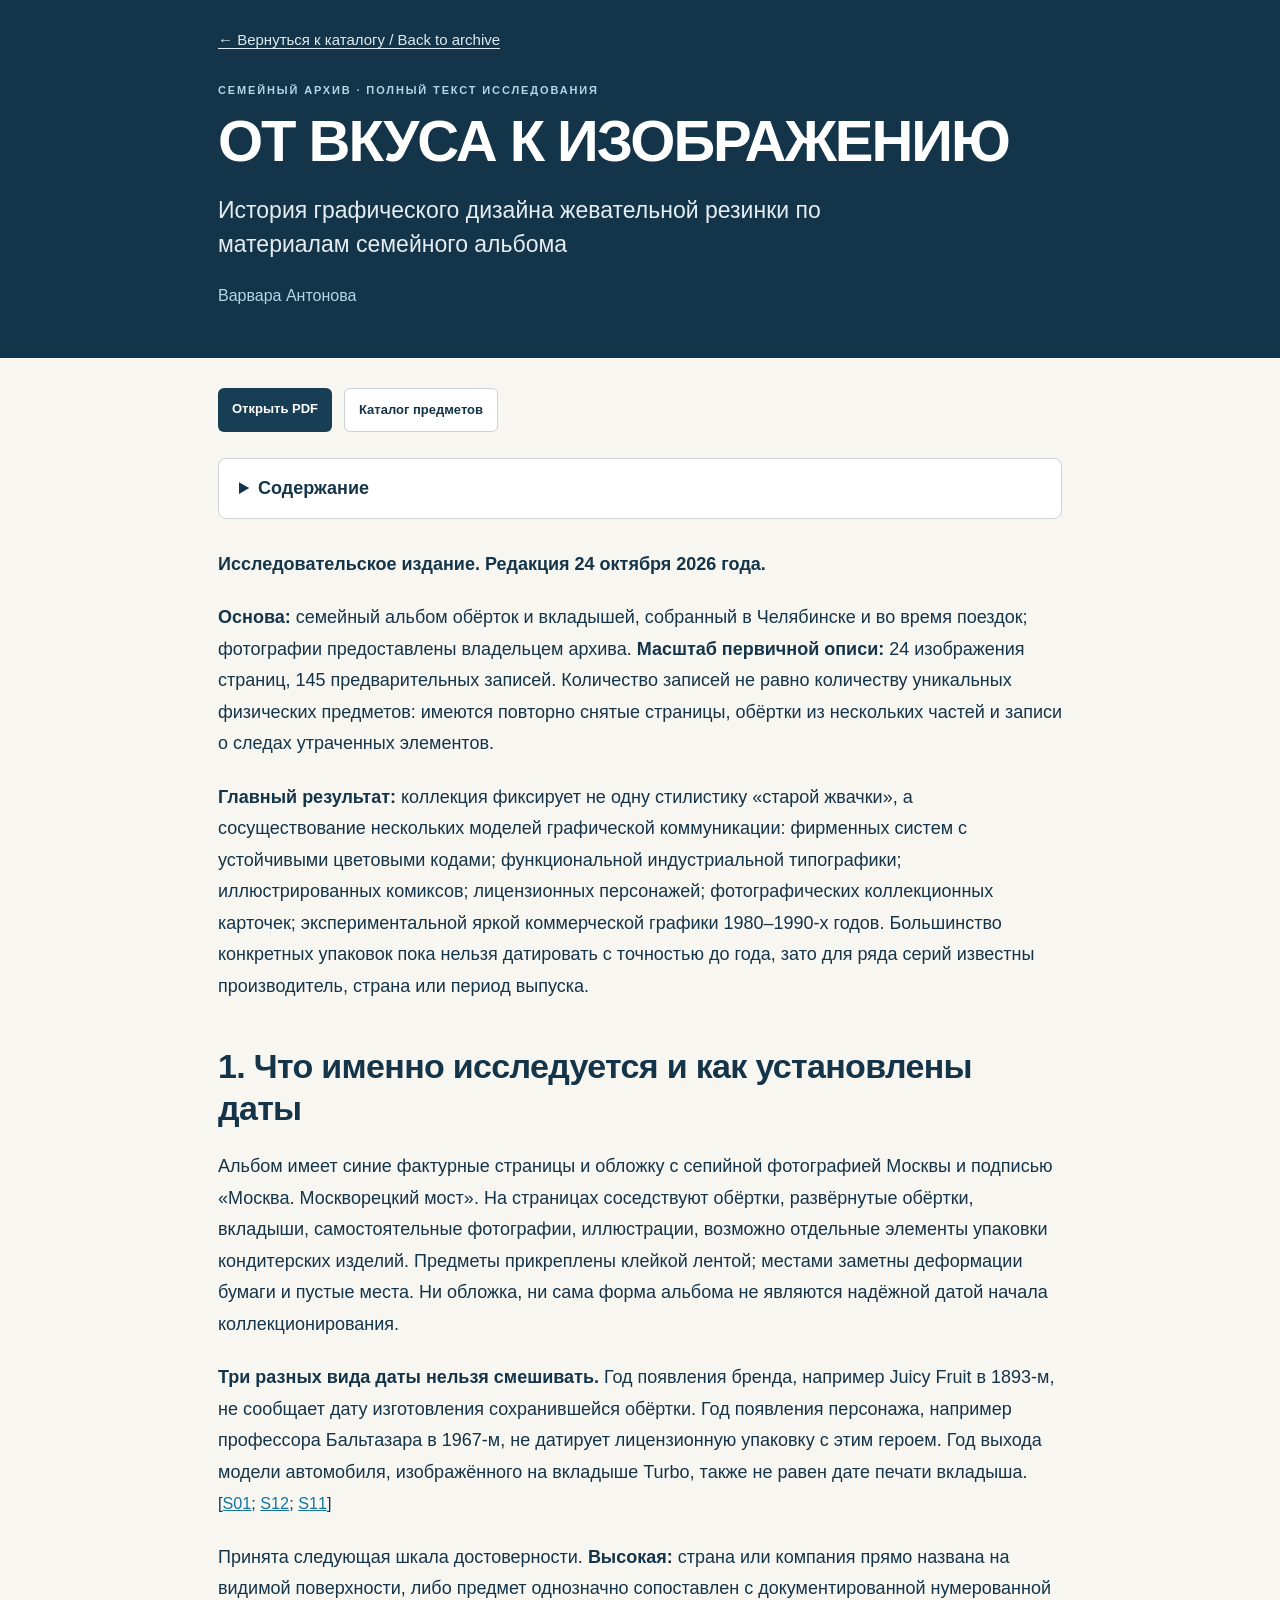
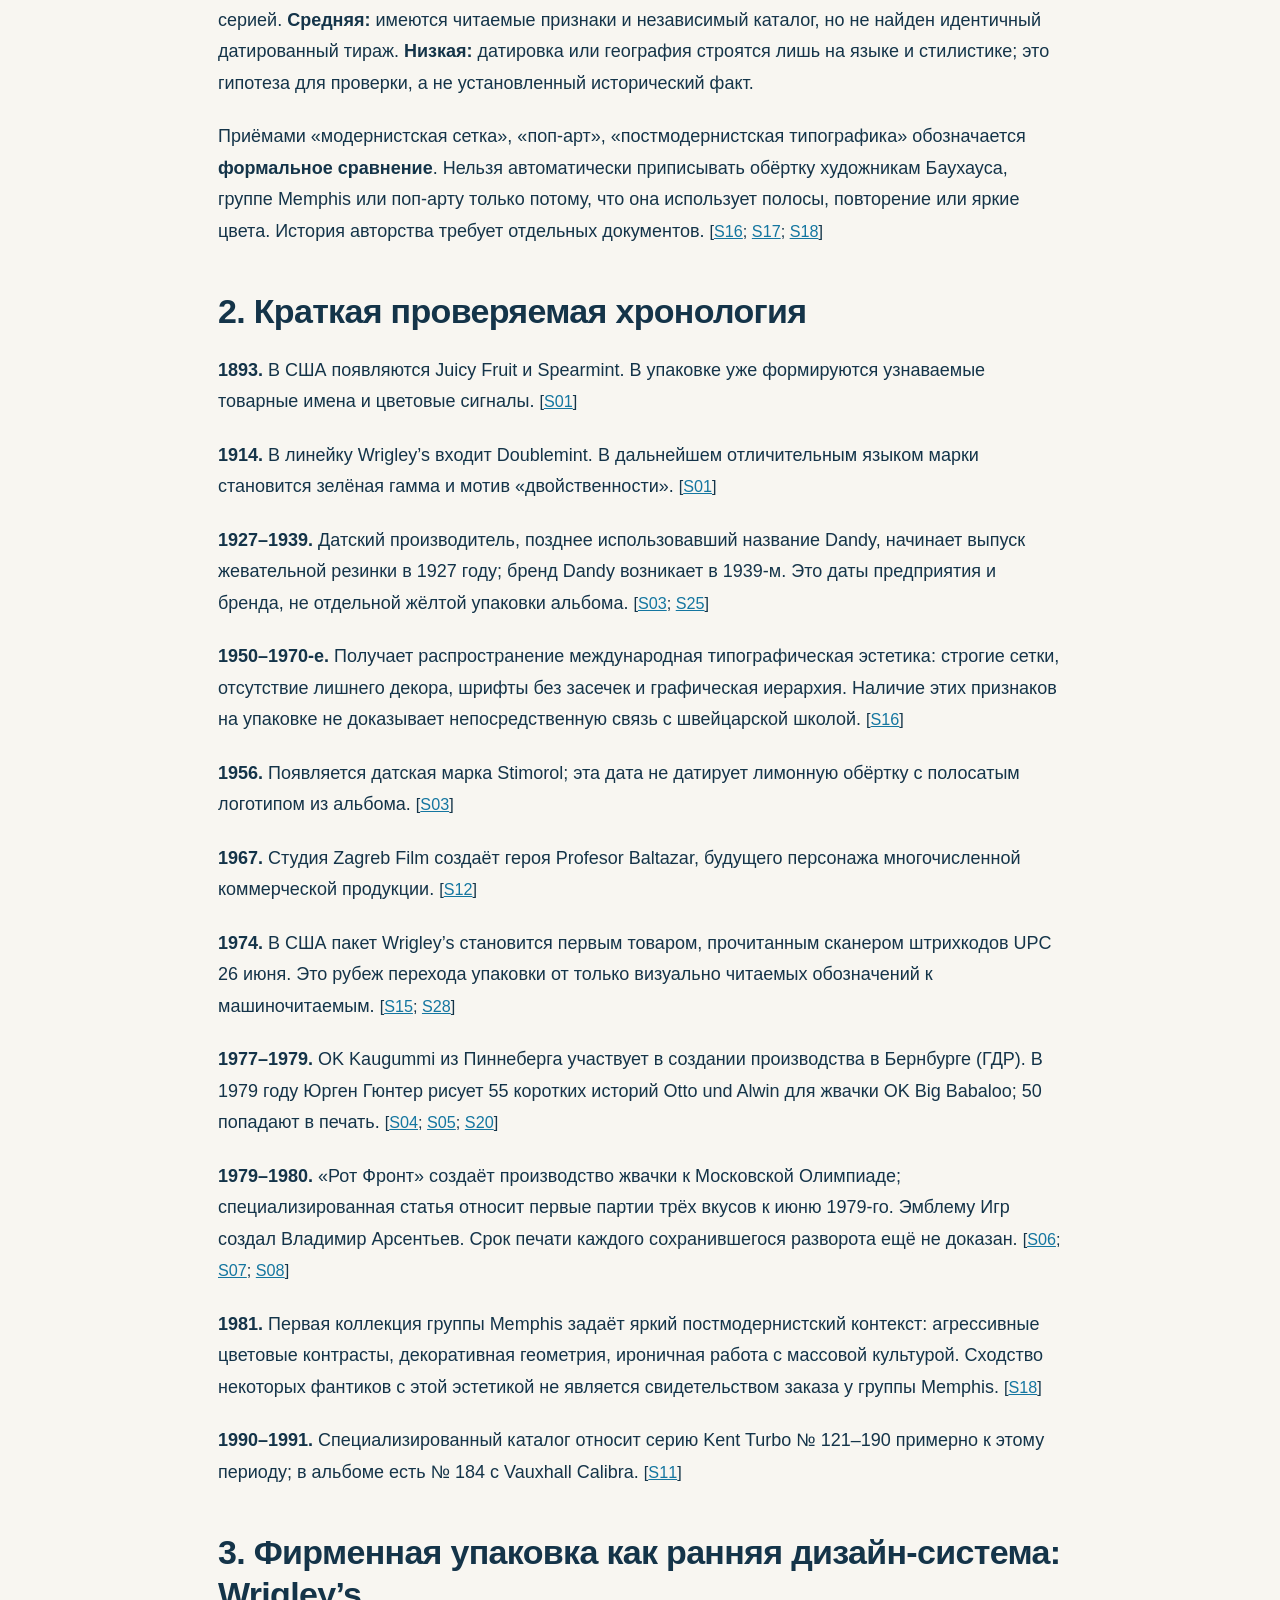
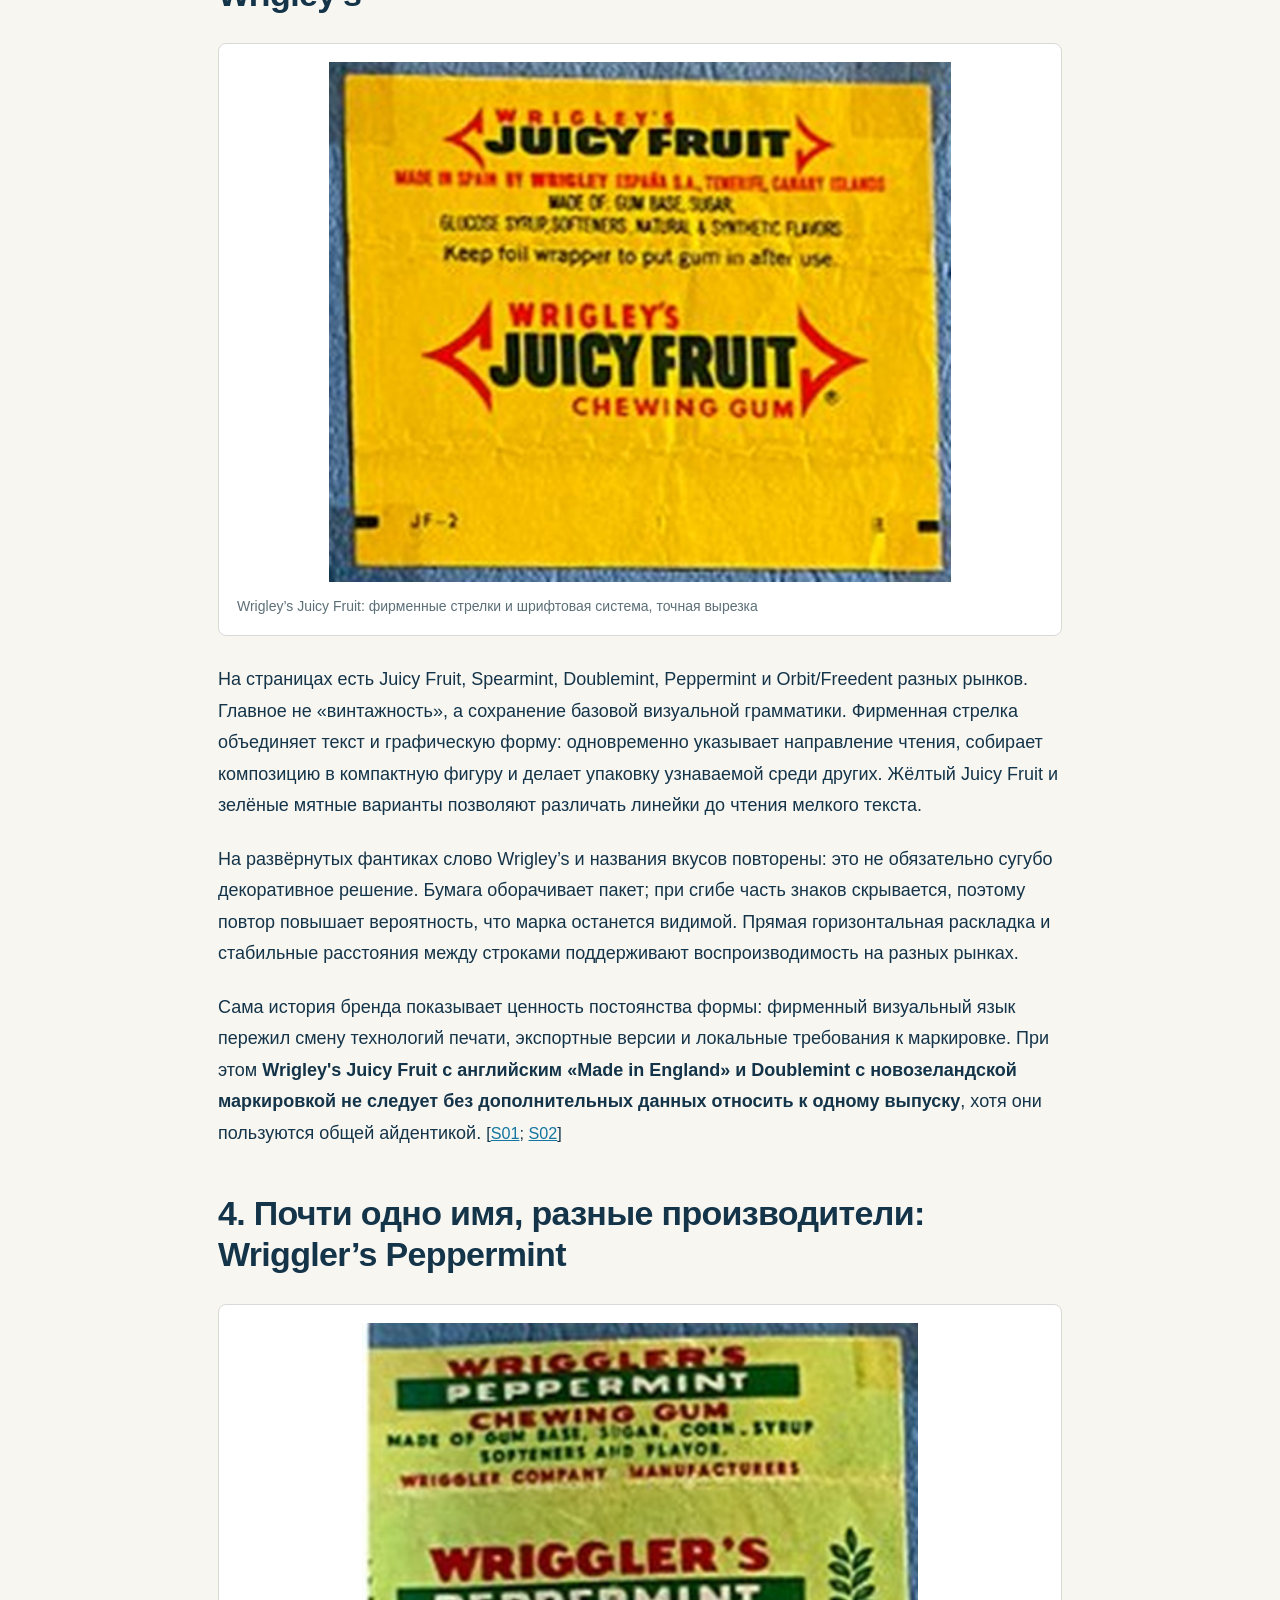
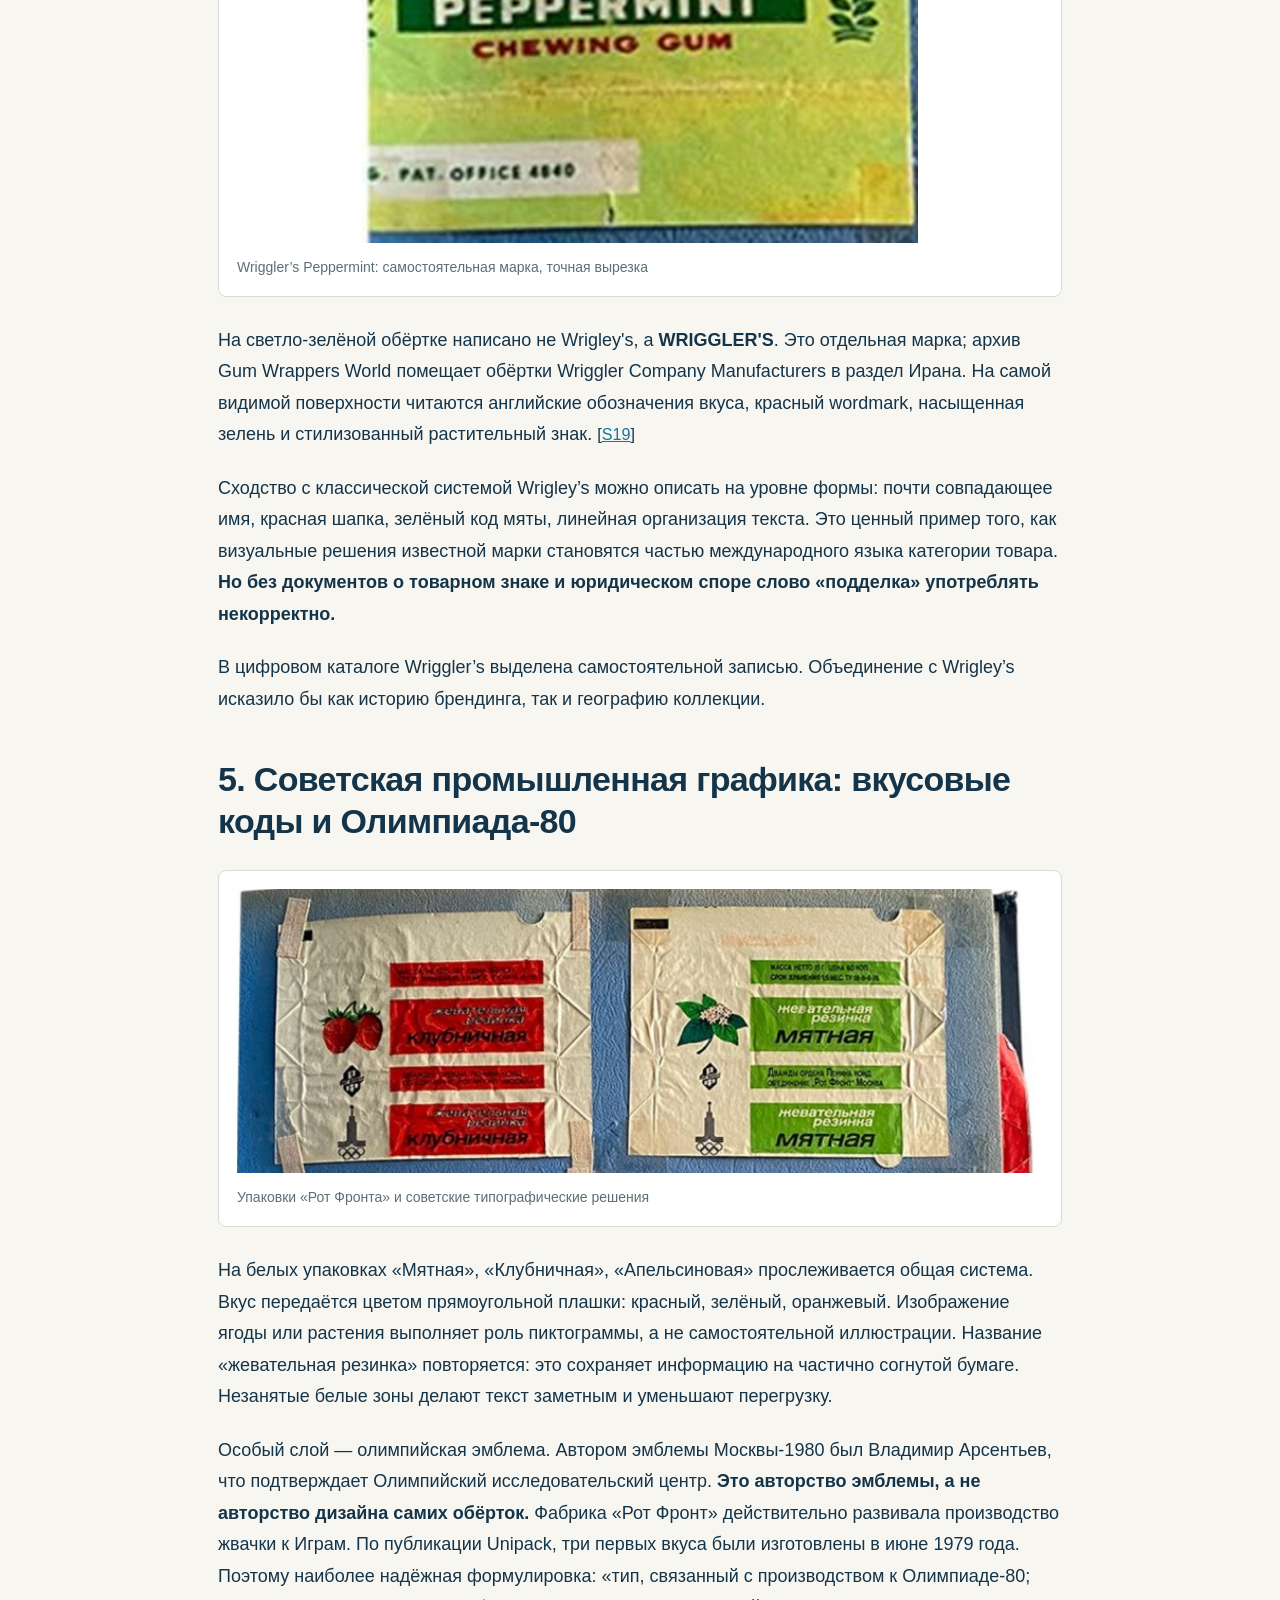
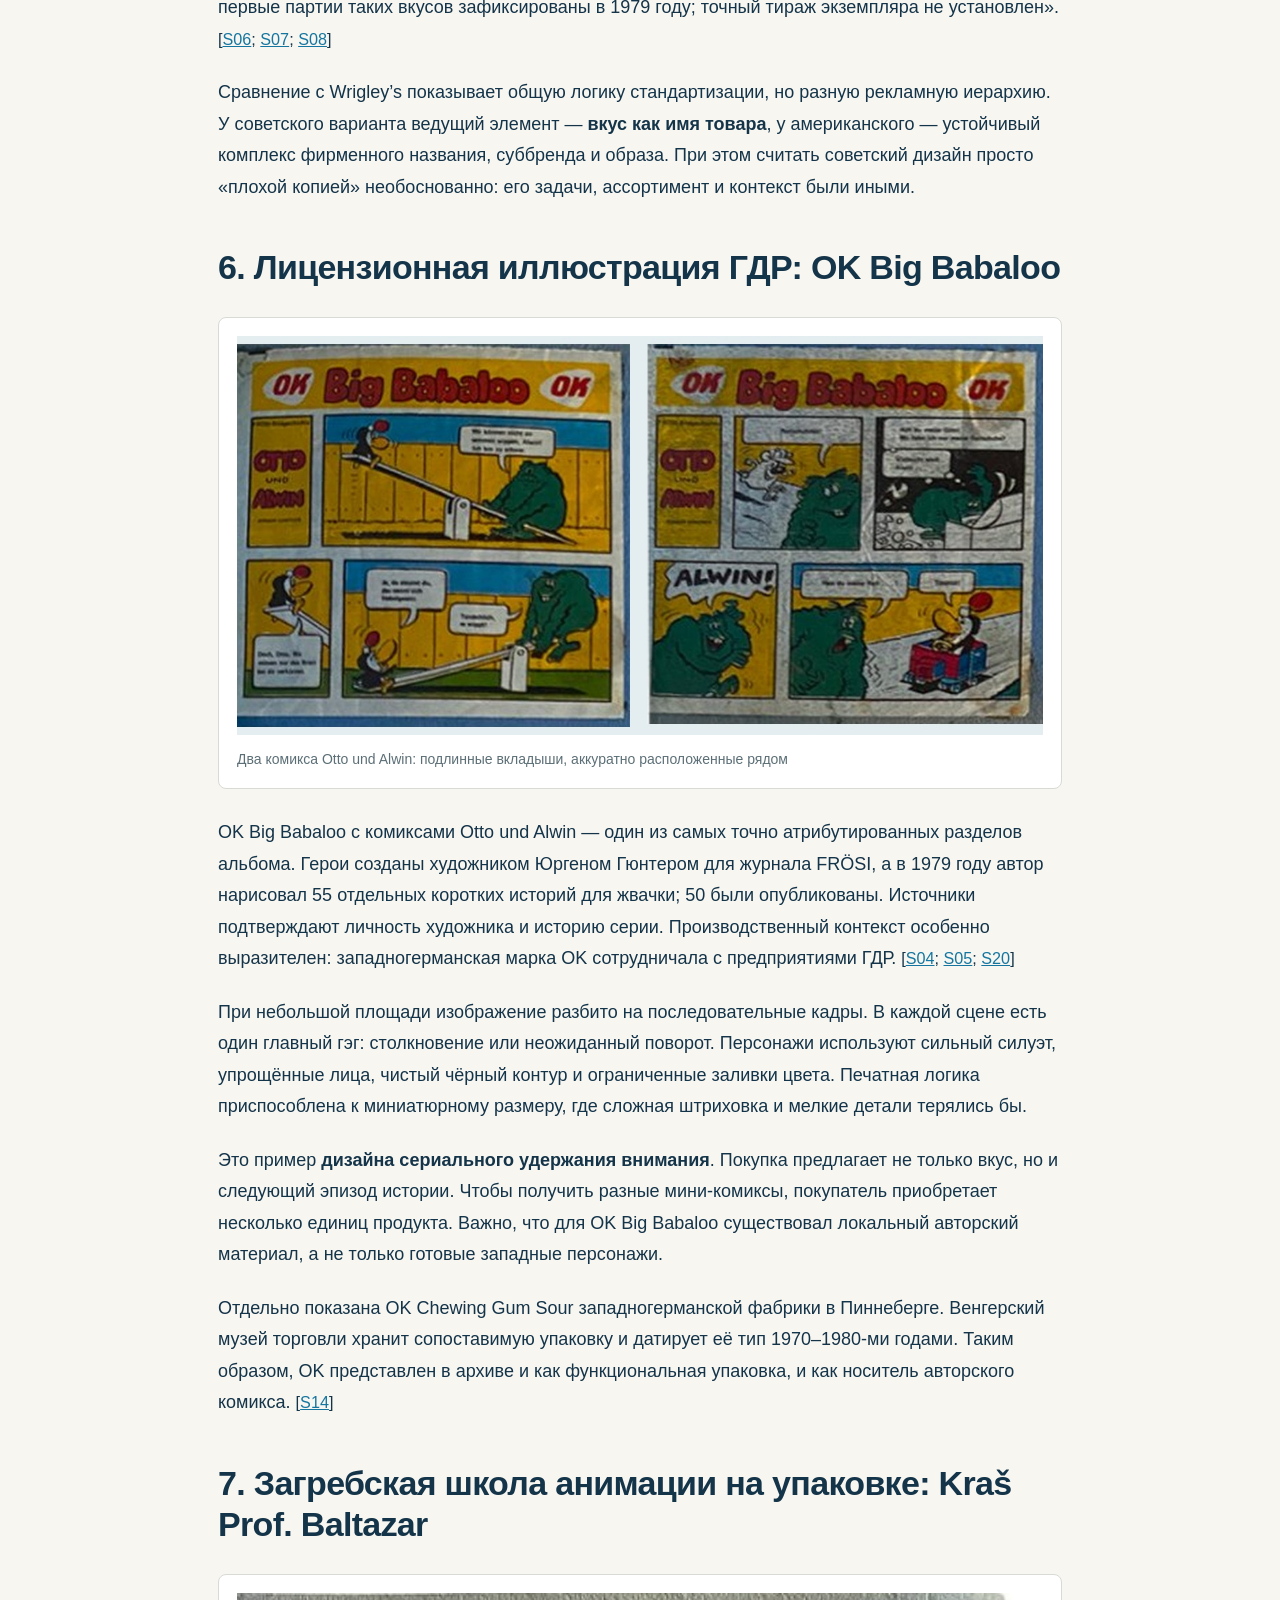
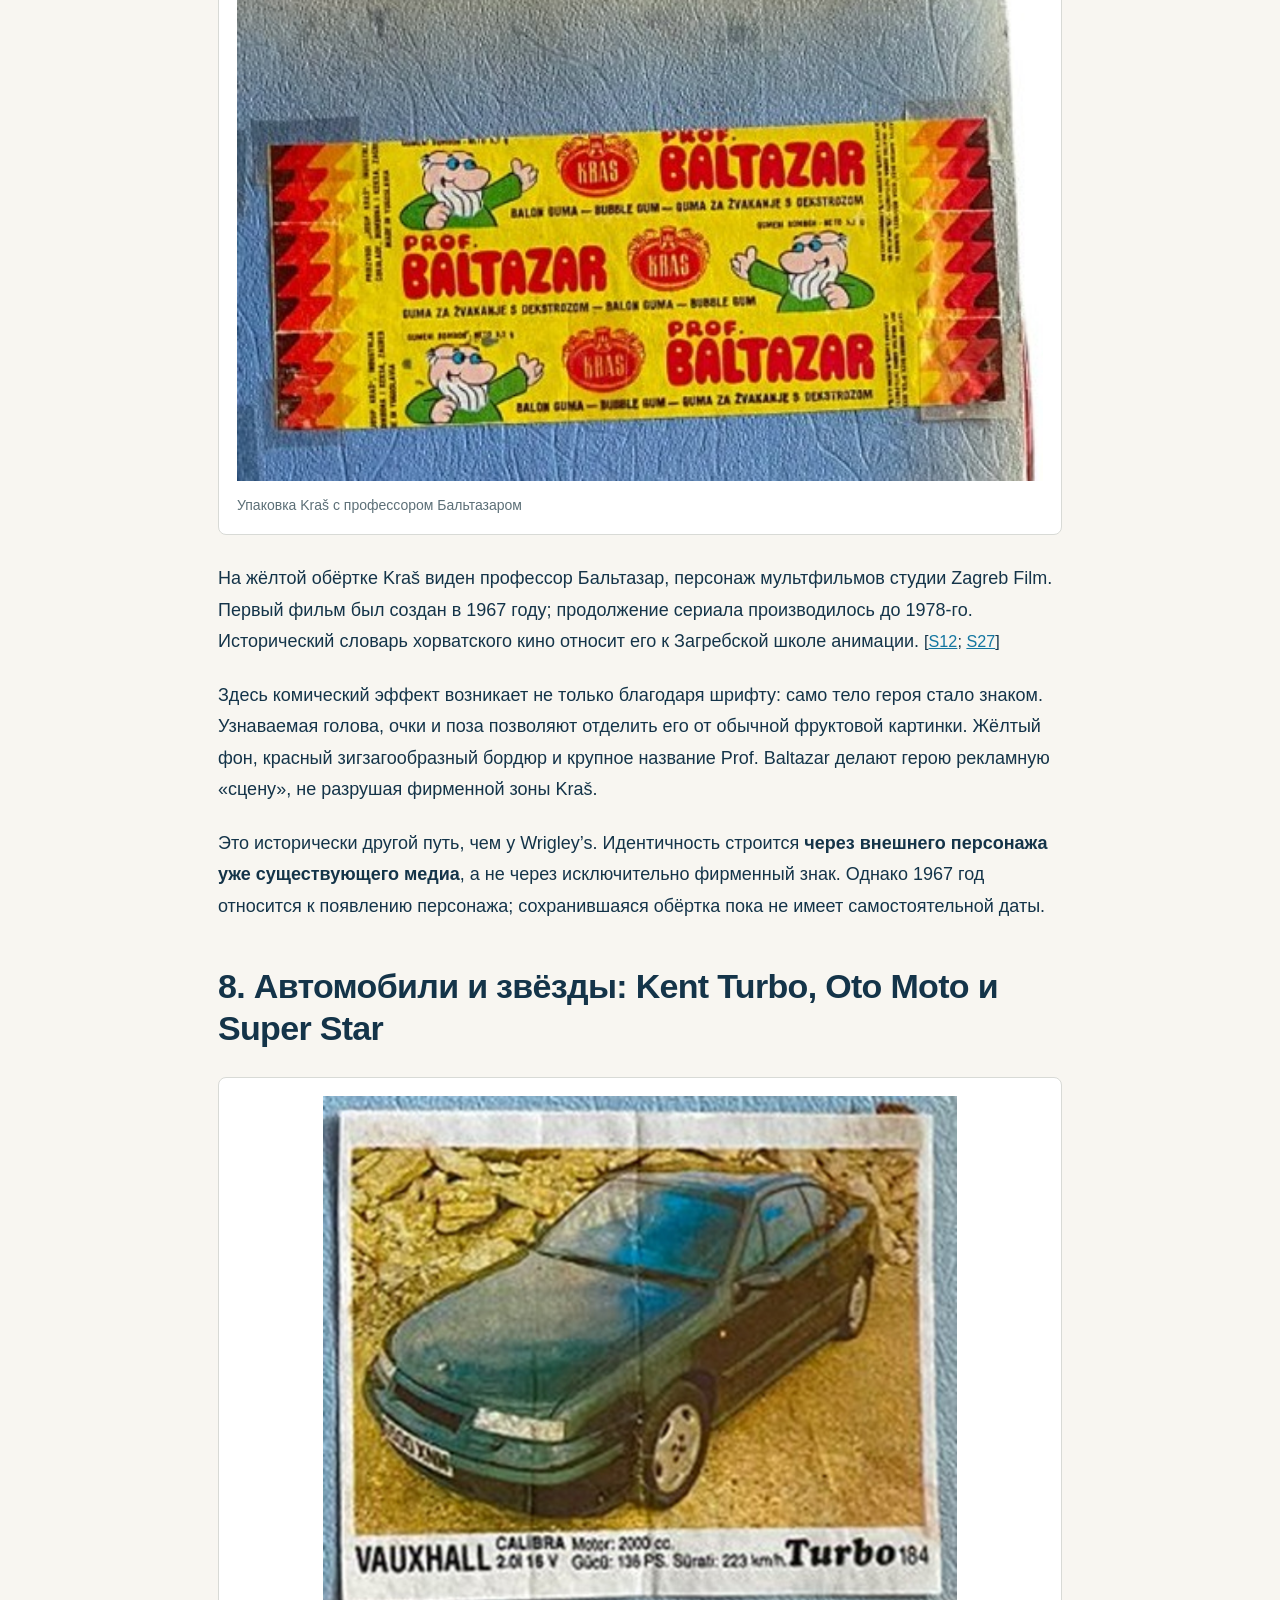
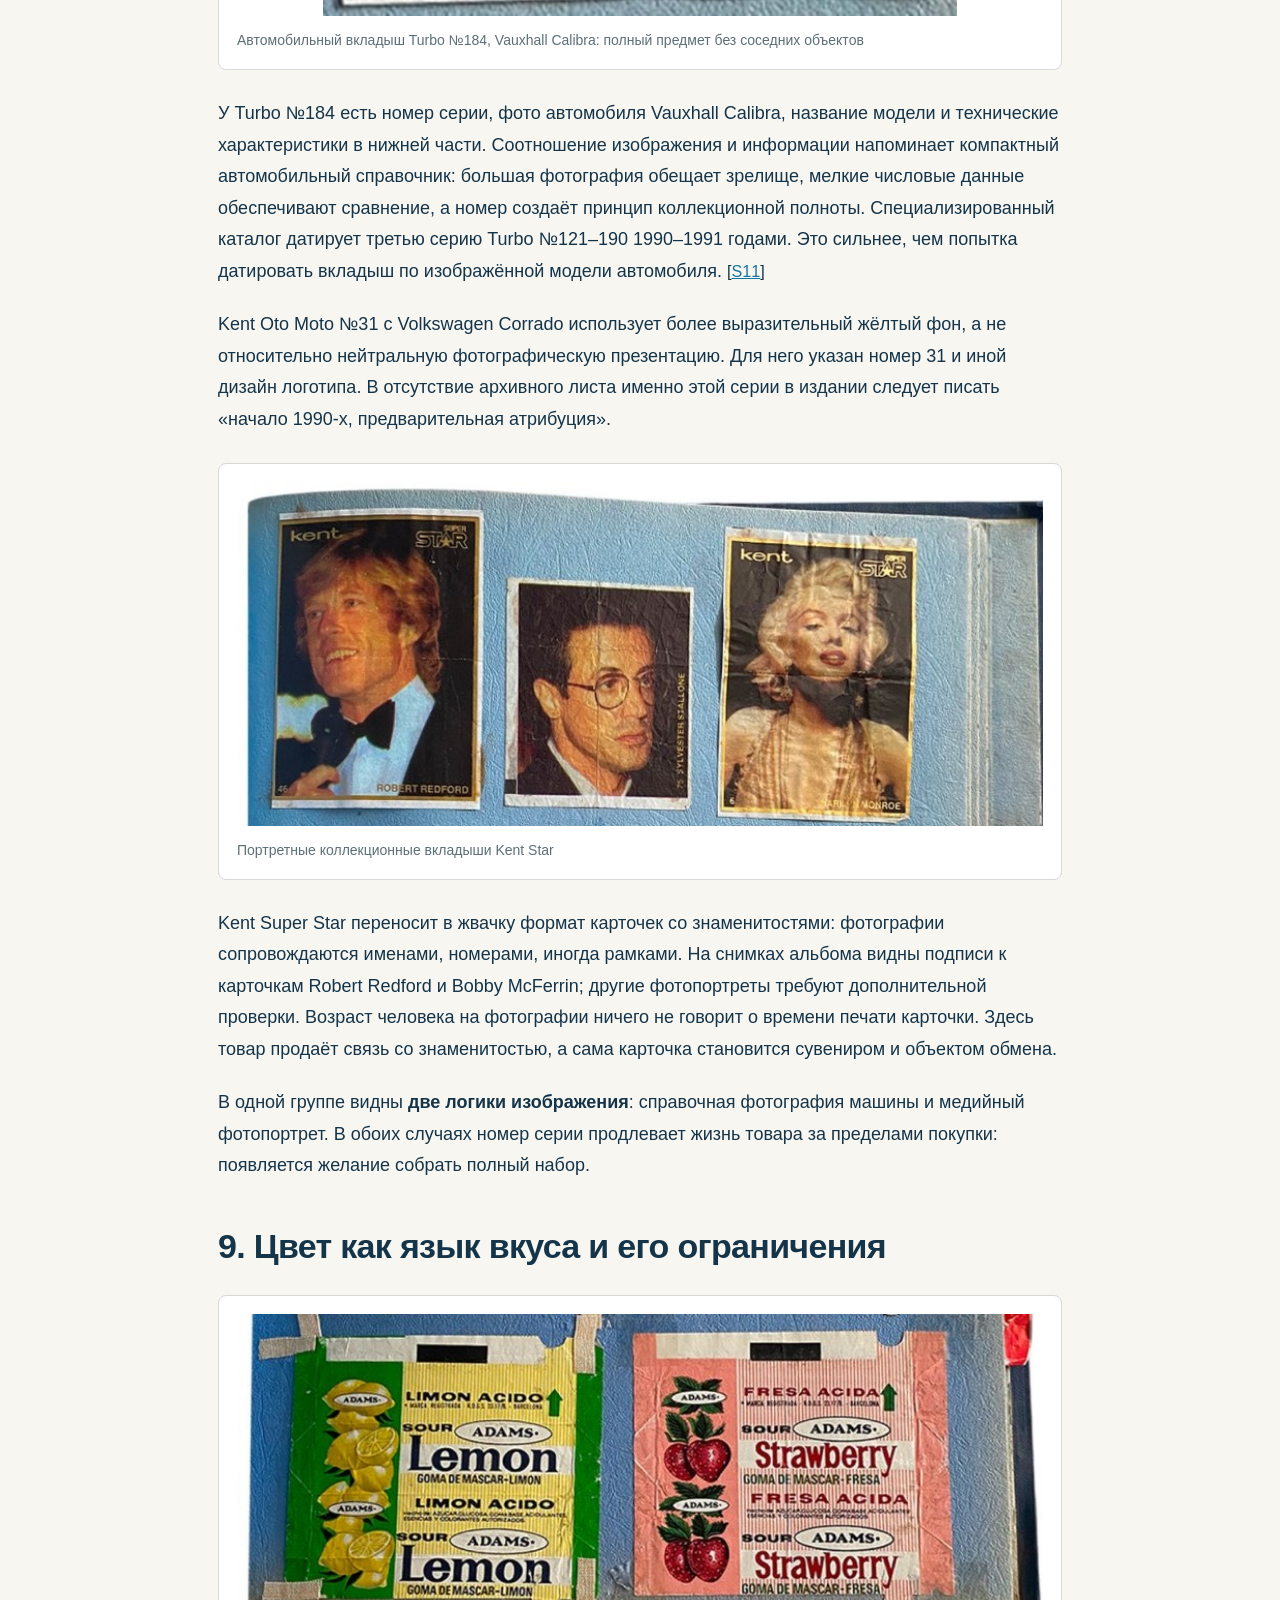
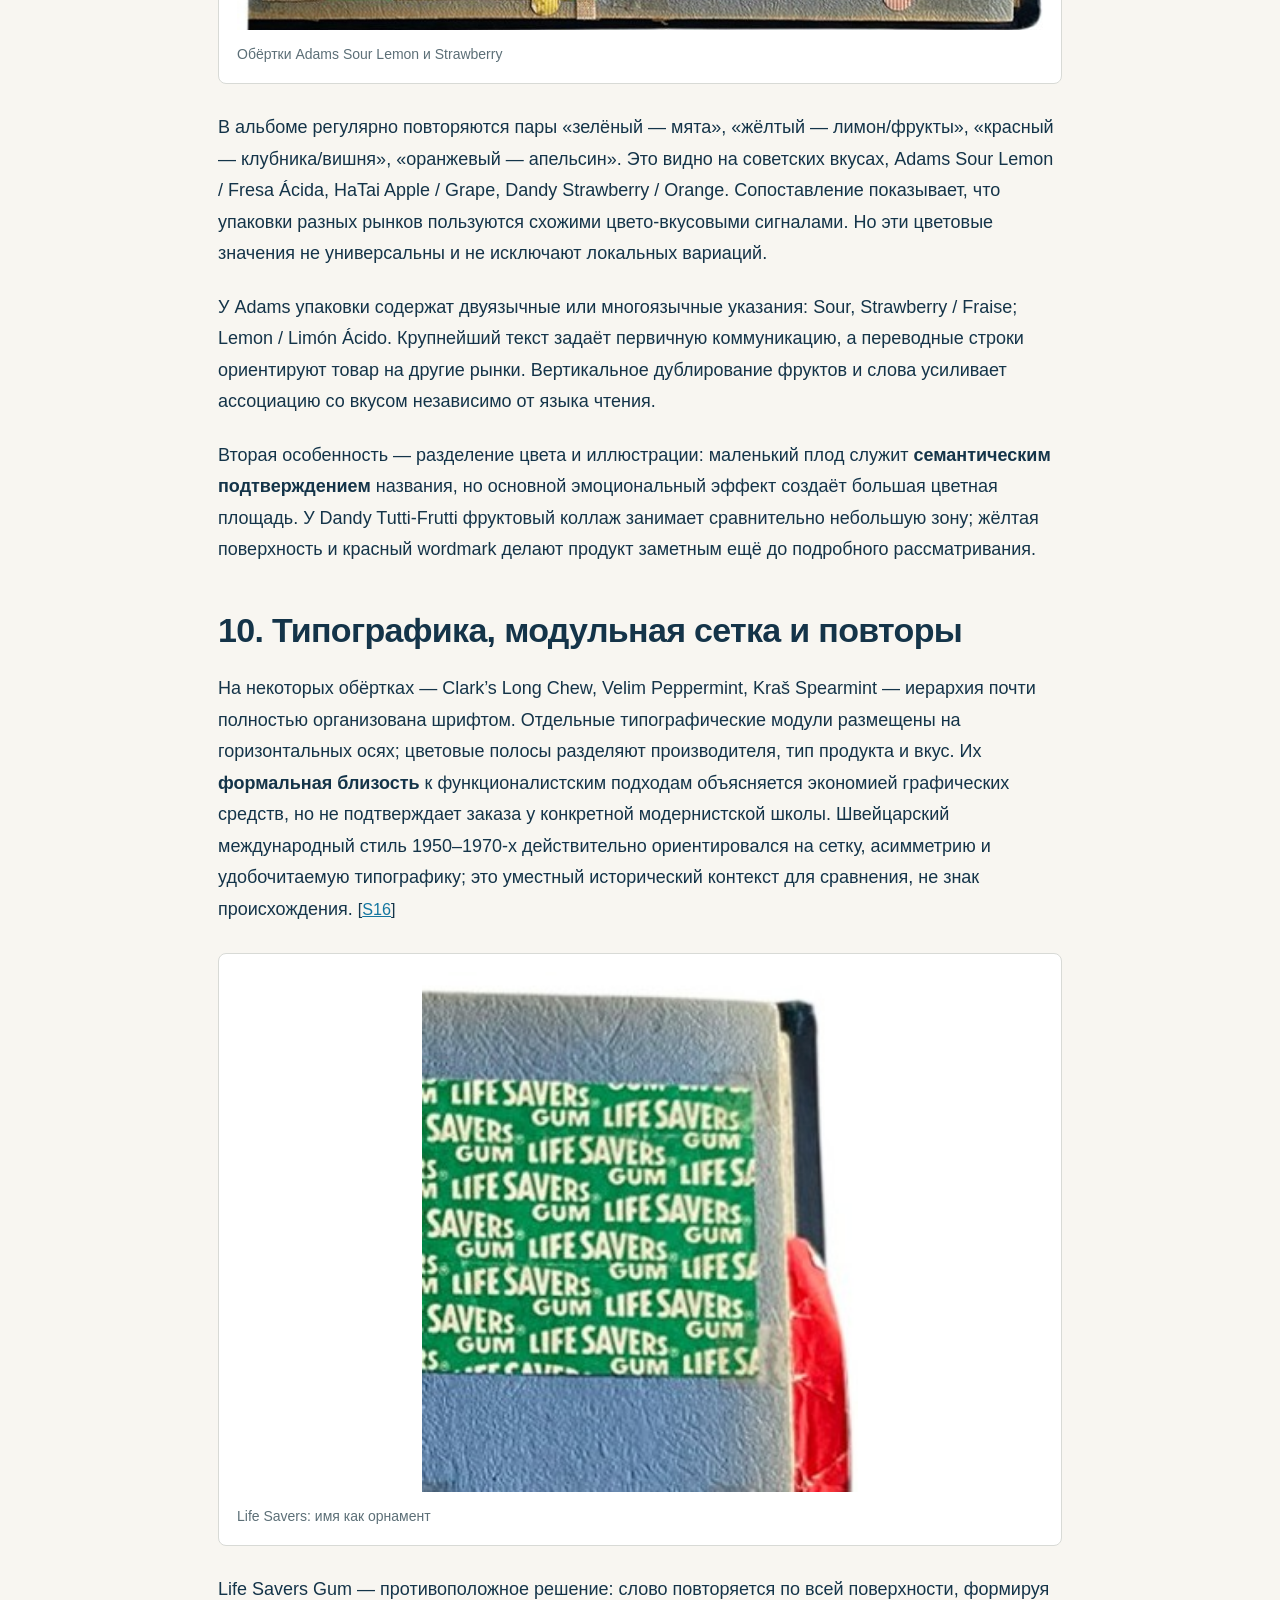
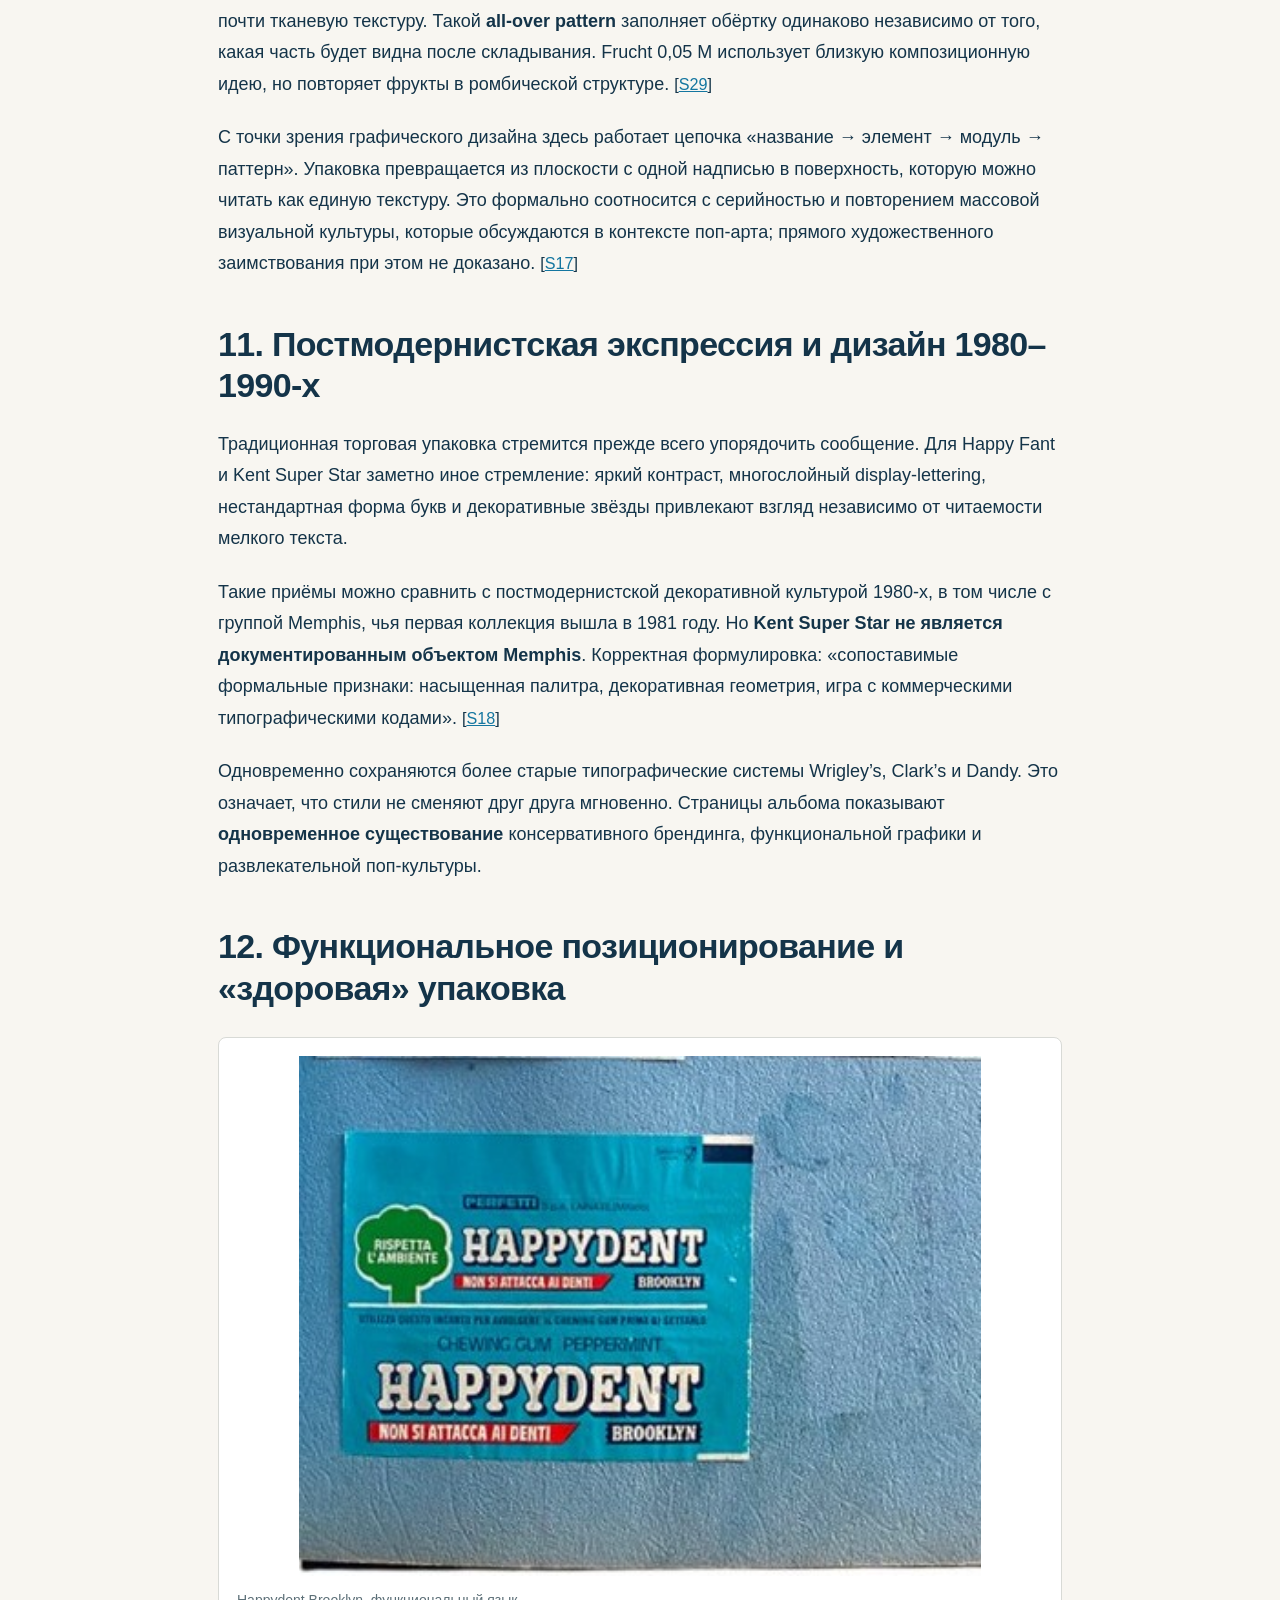
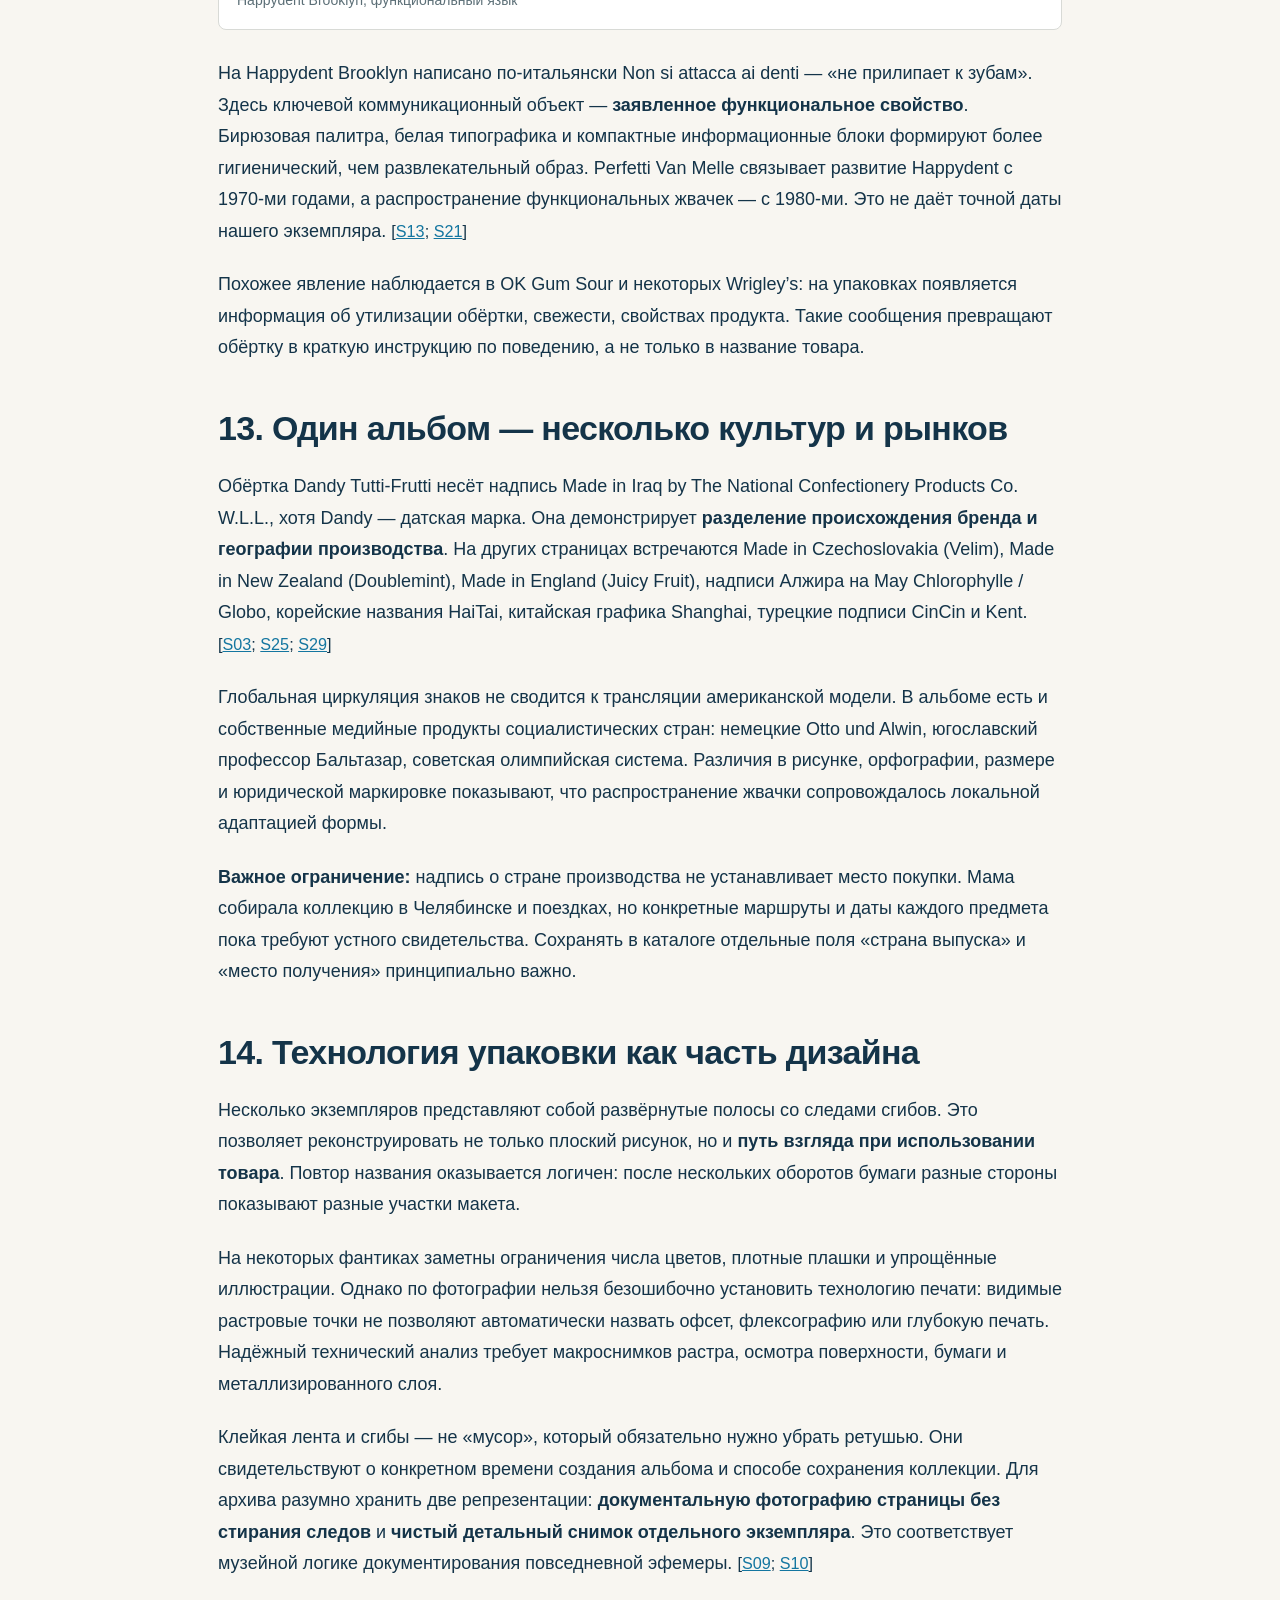
==== research.html @ f21c34db "Add full research page for mobile reading" ====
<!doctype html>
<html lang="ru"><head><meta charset="utf-8"><meta name="viewport" content="width=device-width,initial-scale=1">
<title>От вкуса к изображению — полное исследование | Варвара Антонова</title>
<meta name="description" content="Полный текст исследования истории графического дизайна жевательной резинки по материалам семейного альбома: иллюстрации, хронология и источники.">
<meta name="author" content="Варвара Антонова">
<link rel="stylesheet" href="assets/site.css"><link rel="stylesheet" href="assets/research.css?v=db9ebe1343d4"></head>
<body class="research-document">
<header class="research-head"><div class="wrap"><a class="research-back" href="./">← Вернуться к каталогу / Back to archive</a>
<div class="eyebrow">СЕМЕЙНЫЙ АРХИВ · ПОЛНЫЙ ТЕКСТ ИССЛЕДОВАНИЯ</div>
<h1>ОТ ВКУСА К ИЗОБРАЖЕНИЮ</h1><p class="research-subtitle">История графического дизайна жевательной резинки по материалам семейного альбома</p><p class="research-author">Варвара Антонова</p></div></header>
<main class="research-content"><div class="research-actions"><a class="button" href="Issledovanie_zhvachki.pdf">Открыть PDF</a><a class="button ghost" href="./#catalog">Каталог предметов</a></div>
<details class="research-toc"><summary>Содержание</summary><ol><li><a href="#section-01">1. Что именно исследуется и как установлены даты</a></li><li><a href="#section-02">2. Краткая проверяемая хронология</a></li><li><a href="#section-03">3. Фирменная упаковка как ранняя дизайн-система: Wrigley’s</a></li><li><a href="#section-04">4. Почти одно имя, разные производители: Wriggler’s Peppermint</a></li><li><a href="#section-05">5. Советская промышленная графика: вкусовые коды и Олимпиада-80</a></li><li><a href="#section-06">6. Лицензионная иллюстрация ГДР: OK Big Babaloo</a></li><li><a href="#section-07">7. Загребская школа анимации на упаковке: Kraš Prof. Baltazar</a></li><li><a href="#section-08">8. Автомобили и звёзды: Kent Turbo, Oto Moto и Super Star</a></li><li><a href="#section-09">9. Цвет как язык вкуса и его ограничения</a></li><li><a href="#section-10">10. Типографика, модульная сетка и повторы</a></li><li><a href="#section-11">11. Постмодернистская экспрессия и дизайн 1980–1990-х</a></li><li><a href="#section-12">12. Функциональное позиционирование и «здоровая» упаковка</a></li><li><a href="#section-13">13. Один альбом — несколько культур и рынков</a></li><li><a href="#section-14">14. Технология упаковки как часть дизайна</a></li><li><a href="#section-15">15. Коллекционные изображения, которые не являются жвачкой</a></li><li><a href="#section-16">16. Каталогизация, этика хранения и дальнейшая проверка</a></li><li><a href="#section-17">17. Заключение</a></li><li><a href="#section-18">ПРИЛОЖЕНИЕ A. Исторические случаи и статус доказательства</a></li><li><a href="#section-19">ПРИЛОЖЕНИЕ Б. Все исходные страницы</a></li><li><a href="#section-20">ИСТОЧНИКИ</a></li></ol></details>
<article class="research-body" aria-label="Полный текст исследования"><p><strong>Исследовательское издание. Редакция 24 октября 2026 года.</strong></p>
<p><strong>Основа:</strong> семейный альбом обёрток и вкладышей, собранный в Челябинске и во время поездок; фотографии предоставлены владельцем архива. <strong>Масштаб первичной описи:</strong> 24 изображения страниц, 145 предварительных записей. Количество записей не равно количеству уникальных физических предметов: имеются повторно снятые страницы, обёртки из нескольких частей и записи о следах утраченных элементов.</p>
<p><strong>Главный результат:</strong> коллекция фиксирует не одну стилистику «старой жвачки», а сосуществование нескольких моделей графической коммуникации: фирменных систем с устойчивыми цветовыми кодами; функциональной индустриальной типографики; иллюстрированных комиксов; лицензионных персонажей; фотографических коллекционных карточек; экспериментальной яркой коммерческой графики 1980–1990-х годов. Большинство конкретных упаковок пока нельзя датировать с точностью до года, зато для ряда серий известны производитель, страна или период выпуска.</p>
<h2 id="section-01">1. Что именно исследуется и как установлены даты</h2>
<p>Альбом имеет синие фактурные страницы и обложку с сепийной фотографией Москвы и подписью «Москва. Москворецкий мост». На страницах соседствуют обёртки, развёрнутые обёртки, вкладыши, самостоятельные фотографии, иллюстрации, возможно отдельные элементы упаковки кондитерских изделий. Предметы прикреплены клейкой лентой; местами заметны деформации бумаги и пустые места. Ни обложка, ни сама форма альбома не являются надёжной датой начала коллекционирования.</p>
<p><strong>Три разных вида даты нельзя смешивать.</strong> Год появления бренда, например Juicy Fruit в 1893-м, не сообщает дату изготовления сохранившейся обёртки. Год появления персонажа, например профессора Бальтазара в 1967-м, не датирует лицензионную упаковку с этим героем. Год выхода модели автомобиля, изображённого на вкладыше Turbo, также не равен дате печати вкладыша. <span class="research-citations">[<a href="#source-s01">S01</a>; <a href="#source-s12">S12</a>; <a href="#source-s11">S11</a>]</span></p>
<p>Принята следующая шкала достоверности. <strong>Высокая:</strong> страна или компания прямо названа на видимой поверхности, либо предмет однозначно сопоставлен с документированной нумерованной серией. <strong>Средняя:</strong> имеются читаемые признаки и независимый каталог, но не найден идентичный датированный тираж. <strong>Низкая:</strong> датировка или география строятся лишь на языке и стилистике; это гипотеза для проверки, а не установленный исторический факт.</p>
<p>Приёмами «модернистская сетка», «поп-арт», «постмодернистская типографика» обозначается <strong>формальное сравнение</strong>. Нельзя автоматически приписывать обёртку художникам Баухауса, группе Memphis или поп-арту только потому, что она использует полосы, повторение или яркие цвета. История авторства требует отдельных документов. <span class="research-citations">[<a href="#source-s16">S16</a>; <a href="#source-s17">S17</a>; <a href="#source-s18">S18</a>]</span></p>
<h2 id="section-02">2. Краткая проверяемая хронология</h2>
<p><strong>1893.</strong> В США появляются Juicy Fruit и Spearmint. В упаковке уже формируются узнаваемые товарные имена и цветовые сигналы. <span class="research-citations">[<a href="#source-s01">S01</a>]</span></p>
<p><strong>1914.</strong> В линейку Wrigley’s входит Doublemint. В дальнейшем отличительным языком марки становится зелёная гамма и мотив «двойственности». <span class="research-citations">[<a href="#source-s01">S01</a>]</span></p>
<p><strong>1927–1939.</strong> Датский производитель, позднее использовавший название Dandy, начинает выпуск жевательной резинки в 1927 году; бренд Dandy возникает в 1939-м. Это даты предприятия и бренда, не отдельной жёлтой упаковки альбома. <span class="research-citations">[<a href="#source-s03">S03</a>; <a href="#source-s25">S25</a>]</span></p>
<p><strong>1950–1970-е.</strong> Получает распространение международная типографическая эстетика: строгие сетки, отсутствие лишнего декора, шрифты без засечек и графическая иерархия. Наличие этих признаков на упаковке не доказывает непосредственную связь с швейцарской школой. <span class="research-citations">[<a href="#source-s16">S16</a>]</span></p>
<p><strong>1956.</strong> Появляется датская марка Stimorol; эта дата не датирует лимонную обёртку с полосатым логотипом из альбома. <span class="research-citations">[<a href="#source-s03">S03</a>]</span></p>
<p><strong>1967.</strong> Студия Zagreb Film создаёт героя Profesor Baltazar, будущего персонажа многочисленной коммерческой продукции. <span class="research-citations">[<a href="#source-s12">S12</a>]</span></p>
<p><strong>1974.</strong> В США пакет Wrigley’s становится первым товаром, прочитанным сканером штрихкодов UPC 26 июня. Это рубеж перехода упаковки от только визуально читаемых обозначений к машиночитаемым. <span class="research-citations">[<a href="#source-s15">S15</a>; <a href="#source-s28">S28</a>]</span></p>
<p><strong>1977–1979.</strong> OK Kaugummi из Пиннеберга участвует в создании производства в Бернбурге (ГДР). В 1979 году Юрген Гюнтер рисует 55 коротких историй Otto und Alwin для жвачки OK Big Babaloo; 50 попадают в печать. <span class="research-citations">[<a href="#source-s04">S04</a>; <a href="#source-s05">S05</a>; <a href="#source-s20">S20</a>]</span></p>
<p><strong>1979–1980.</strong> «Рот Фронт» создаёт производство жвачки к Московской Олимпиаде; специализированная статья относит первые партии трёх вкусов к июню 1979-го. Эмблему Игр создал Владимир Арсентьев. Срок печати каждого сохранившегося разворота ещё не доказан. <span class="research-citations">[<a href="#source-s06">S06</a>; <a href="#source-s07">S07</a>; <a href="#source-s08">S08</a>]</span></p>
<p><strong>1981.</strong> Первая коллекция группы Memphis задаёт яркий постмодернистский контекст: агрессивные цветовые контрасты, декоративная геометрия, ироничная работа с массовой культурой. Сходство некоторых фантиков с этой эстетикой не является свидетельством заказа у группы Memphis. <span class="research-citations">[<a href="#source-s18">S18</a>]</span></p>
<p><strong>1990–1991.</strong> Специализированный каталог относит серию Kent Turbo № 121–190 примерно к этому периоду; в альбоме есть № 184 с Vauxhall Calibra. <span class="research-citations">[<a href="#source-s11">S11</a>]</span></p>
<h2 id="section-03">3. Фирменная упаковка как ранняя дизайн-система: Wrigley’s</h2>
<figure><img src="assets/details/juicy.jpg" alt="Wrigley’s Juicy Fruit: фирменные стрелки и шрифтовая система, точная вырезка" loading="lazy"><figcaption>Wrigley’s Juicy Fruit: фирменные стрелки и шрифтовая система, точная вырезка</figcaption></figure>
<p>На страницах есть Juicy Fruit, Spearmint, Doublemint, Peppermint и Orbit/Freedent разных рынков. Главное не «винтажность», а сохранение базовой визуальной грамматики. Фирменная стрелка объединяет текст и графическую форму: одновременно указывает направление чтения, собирает композицию в компактную фигуру и делает упаковку узнаваемой среди других. Жёлтый Juicy Fruit и зелёные мятные варианты позволяют различать линейки до чтения мелкого текста.</p>
<p>На развёрнутых фантиках слово Wrigley’s и названия вкусов повторены: это не обязательно сугубо декоративное решение. Бумага оборачивает пакет; при сгибе часть знаков скрывается, поэтому повтор повышает вероятность, что марка останется видимой. Прямая горизонтальная раскладка и стабильные расстояния между строками поддерживают воспроизводимость на разных рынках.</p>
<p>Сама история бренда показывает ценность постоянства формы: фирменный визуальный язык пережил смену технологий печати, экспортные версии и локальные требования к маркировке. При этом <strong>Wrigley&#39;s Juicy Fruit с английским «Made in England» и Doublemint с новозеландской маркировкой не следует без дополнительных данных относить к одному выпуску</strong>, хотя они пользуются общей айдентикой. <span class="research-citations">[<a href="#source-s01">S01</a>; <a href="#source-s02">S02</a>]</span></p>
<h2 id="section-04">4. Почти одно имя, разные производители: Wriggler’s Peppermint</h2>
<figure><img src="assets/details/wriggler.jpg" alt="Wriggler’s Peppermint: самостоятельная марка, точная вырезка" loading="lazy"><figcaption>Wriggler’s Peppermint: самостоятельная марка, точная вырезка</figcaption></figure>
<p>На светло-зелёной обёртке написано не Wrigley&#39;s, а <strong>WRIGGLER&#39;S</strong>. Это отдельная марка; архив Gum Wrappers World помещает обёртки Wriggler Company Manufacturers в раздел Ирана. На самой видимой поверхности читаются английские обозначения вкуса, красный wordmark, насыщенная зелень и стилизованный растительный знак. <span class="research-citations">[<a href="#source-s19">S19</a>]</span></p>
<p>Сходство с классической системой Wrigley’s можно описать на уровне формы: почти совпадающее имя, красная шапка, зелёный код мяты, линейная организация текста. Это ценный пример того, как визуальные решения известной марки становятся частью международного языка категории товара. <strong>Но без документов о товарном знаке и юридическом споре слово «подделка» употреблять некорректно.</strong></p>
<p>В цифровом каталоге Wriggler’s выделена самостоятельной записью. Объединение с Wrigley’s исказило бы как историю брендинга, так и географию коллекции.</p>
<h2 id="section-05">5. Советская промышленная графика: вкусовые коды и Олимпиада-80</h2>
<figure><img src="assets/details/soviet_flavors.jpg" alt="Упаковки «Рот Фронта» и советские типографические решения" loading="lazy"><figcaption>Упаковки «Рот Фронта» и советские типографические решения</figcaption></figure>
<p>На белых упаковках «Мятная», «Клубничная», «Апельсиновая» прослеживается общая система. Вкус передаётся цветом прямоугольной плашки: красный, зелёный, оранжевый. Изображение ягоды или растения выполняет роль пиктограммы, а не самостоятельной иллюстрации. Название «жевательная резинка» повторяется: это сохраняет информацию на частично согнутой бумаге. Незанятые белые зоны делают текст заметным и уменьшают перегрузку.</p>
<p>Особый слой — олимпийская эмблема. Автором эмблемы Москвы-1980 был Владимир Арсентьев, что подтверждает Олимпийский исследовательский центр. <strong>Это авторство эмблемы, а не авторство дизайна самих обёрток.</strong> Фабрика «Рот Фронт» действительно развивала производство жвачки к Играм. По публикации Unipack, три первых вкуса были изготовлены в июне 1979 года. Поэтому наиболее надёжная формулировка: «тип, связанный с производством к Олимпиаде-80; первые партии таких вкусов зафиксированы в 1979 году; точный тираж экземпляра не установлен». <span class="research-citations">[<a href="#source-s06">S06</a>; <a href="#source-s07">S07</a>; <a href="#source-s08">S08</a>]</span></p>
<p>Сравнение с Wrigley’s показывает общую логику стандартизации, но разную рекламную иерархию. У советского варианта ведущий элемент — <strong>вкус как имя товара</strong>, у американского — устойчивый комплекс фирменного названия, суббренда и образа. При этом считать советский дизайн просто «плохой копией» необоснованно: его задачи, ассортимент и контекст были иными.</p>
<h2 id="section-06">6. Лицензионная иллюстрация ГДР: OK Big Babaloo</h2>
<figure><img src="assets/details/ok_big_babaloo.jpg" alt="Два комикса Otto und Alwin: подлинные вкладыши, аккуратно расположенные рядом" loading="lazy"><figcaption>Два комикса Otto und Alwin: подлинные вкладыши, аккуратно расположенные рядом</figcaption></figure>
<p>OK Big Babaloo с комиксами Otto und Alwin — один из самых точно атрибутированных разделов альбома. Герои созданы художником Юргеном Гюнтером для журнала FRÖSI, а в 1979 году автор нарисовал 55 отдельных коротких историй для жвачки; 50 были опубликованы. Источники подтверждают личность художника и историю серии. Производственный контекст особенно выразителен: западногерманская марка OK сотрудничала с предприятиями ГДР. <span class="research-citations">[<a href="#source-s04">S04</a>; <a href="#source-s05">S05</a>; <a href="#source-s20">S20</a>]</span></p>
<p>При небольшой площади изображение разбито на последовательные кадры. В каждой сцене есть один главный гэг: столкновение или неожиданный поворот. Персонажи используют сильный силуэт, упрощённые лица, чистый чёрный контур и ограниченные заливки цвета. Печатная логика приспособлена к миниатюрному размеру, где сложная штриховка и мелкие детали терялись бы.</p>
<p>Это пример <strong>дизайна сериального удержания внимания</strong>. Покупка предлагает не только вкус, но и следующий эпизод истории. Чтобы получить разные мини-комиксы, покупатель приобретает несколько единиц продукта. Важно, что для OK Big Babaloo существовал локальный авторский материал, а не только готовые западные персонажи.</p>
<p>Отдельно показана OK Chewing Gum Sour западногерманской фабрики в Пиннеберге. Венгерский музей торговли хранит сопоставимую упаковку и датирует её тип 1970–1980-ми годами. Таким образом, OK представлен в архиве и как функциональная упаковка, и как носитель авторского комикса. <span class="research-citations">[<a href="#source-s14">S14</a>]</span></p>
<h2 id="section-07">7. Загребская школа анимации на упаковке: Kraš Prof. Baltazar</h2>
<figure><img src="assets/details/baltazar.jpg" alt="Упаковка Kraš с профессором Бальтазаром" loading="lazy"><figcaption>Упаковка Kraš с профессором Бальтазаром</figcaption></figure>
<p>На жёлтой обёртке Kraš виден профессор Бальтазар, персонаж мультфильмов студии Zagreb Film. Первый фильм был создан в 1967 году; продолжение сериала производилось до 1978-го. Исторический словарь хорватского кино относит его к Загребской школе анимации. <span class="research-citations">[<a href="#source-s12">S12</a>; <a href="#source-s27">S27</a>]</span></p>
<p>Здесь комический эффект возникает не только благодаря шрифту: само тело героя стало знаком. Узнаваемая голова, очки и поза позволяют отделить его от обычной фруктовой картинки. Жёлтый фон, красный зигзагообразный бордюр и крупное название Prof. Baltazar делают герою рекламную «сцену», не разрушая фирменной зоны Kraš.</p>
<p>Это исторически другой путь, чем у Wrigley’s. Идентичность строится <strong>через внешнего персонажа уже существующего медиа</strong>, а не через исключительно фирменный знак. Однако 1967 год относится к появлению персонажа; сохранившаяся обёртка пока не имеет самостоятельной даты.</p>
<h2 id="section-08">8. Автомобили и звёзды: Kent Turbo, Oto Moto и Super Star</h2>
<figure><img src="assets/details/turbo.jpg" alt="Автомобильный вкладыш Turbo №184, Vauxhall Calibra: полный предмет без соседних объектов" loading="lazy"><figcaption>Автомобильный вкладыш Turbo №184, Vauxhall Calibra: полный предмет без соседних объектов</figcaption></figure>
<p>У Turbo №184 есть номер серии, фото автомобиля Vauxhall Calibra, название модели и технические характеристики в нижней части. Соотношение изображения и информации напоминает компактный автомобильный справочник: большая фотография обещает зрелище, мелкие числовые данные обеспечивают сравнение, а номер создаёт принцип коллекционной полноты. Специализированный каталог датирует третью серию Turbo №121–190 1990–1991 годами. Это сильнее, чем попытка датировать вкладыш по изображённой модели автомобиля. <span class="research-citations">[<a href="#source-s11">S11</a>]</span></p>
<p>Kent Oto Moto №31 с Volkswagen Corrado использует более выразительный жёлтый фон, а не относительно нейтральную фотографическую презентацию. Для него указан номер 31 и иной дизайн логотипа. В отсутствие архивного листа именно этой серии в издании следует писать «начало 1990-х, предварительная атрибуция».</p>
<figure><img src="assets/details/kent_star.jpg" alt="Портретные коллекционные вкладыши Kent Star" loading="lazy"><figcaption>Портретные коллекционные вкладыши Kent Star</figcaption></figure>
<p>Kent Super Star переносит в жвачку формат карточек со знаменитостями: фотографии сопровождаются именами, номерами, иногда рамками. На снимках альбома видны подписи к карточкам Robert Redford и Bobby McFerrin; другие фотопортреты требуют дополнительной проверки. Возраст человека на фотографии ничего не говорит о времени печати карточки. Здесь товар продаёт связь со знаменитостью, а сама карточка становится сувениром и объектом обмена.</p>
<p>В одной группе видны <strong>две логики изображения</strong>: справочная фотография машины и медийный фотопортрет. В обоих случаях номер серии продлевает жизнь товара за пределами покупки: появляется желание собрать полный набор.</p>
<h2 id="section-09">9. Цвет как язык вкуса и его ограничения</h2>
<figure><img src="assets/details/adams_fruit.jpg" alt="Обёртки Adams Sour Lemon и Strawberry" loading="lazy"><figcaption>Обёртки Adams Sour Lemon и Strawberry</figcaption></figure>
<p>В альбоме регулярно повторяются пары «зелёный — мята», «жёлтый — лимон/фрукты», «красный — клубника/вишня», «оранжевый — апельсин». Это видно на советских вкусах, Adams Sour Lemon / Fresa Ácida, HaTai Apple / Grape, Dandy Strawberry / Orange. Сопоставление показывает, что упаковки разных рынков пользуются схожими цвето-вкусовыми сигналами. Но эти цветовые значения не универсальны и не исключают локальных вариаций.</p>
<p>У Adams упаковки содержат двуязычные или многоязычные указания: Sour, Strawberry / Fraise; Lemon / Limón Ácido. Крупнейший текст задаёт первичную коммуникацию, а переводные строки ориентируют товар на другие рынки. Вертикальное дублирование фруктов и слова усиливает ассоциацию со вкусом независимо от языка чтения.</p>
<p>Вторая особенность — разделение цвета и иллюстрации: маленький плод служит <strong>семантическим подтверждением</strong> названия, но основной эмоциональный эффект создаёт большая цветная площадь. У Dandy Tutti-Frutti фруктовый коллаж занимает сравнительно небольшую зону; жёлтая поверхность и красный wordmark делают продукт заметным ещё до подробного рассматривания.</p>
<h2 id="section-10">10. Типографика, модульная сетка и повторы</h2>
<p>На некоторых обёртках — Clark’s Long Chew, Velim Peppermint, Kraš Spearmint — иерархия почти полностью организована шрифтом. Отдельные типографические модули размещены на горизонтальных осях; цветовые полосы разделяют производителя, тип продукта и вкус. Их <strong>формальная близость</strong> к функционалистским подходам объясняется экономией графических средств, но не подтверждает заказа у конкретной модернистской школы. Швейцарский международный стиль 1950–1970-х действительно ориентировался на сетку, асимметрию и удобочитаемую типографику; это уместный исторический контекст для сравнения, не знак происхождения. <span class="research-citations">[<a href="#source-s16">S16</a>]</span></p>
<figure><img src="assets/details/life_savers.jpg" alt="Life Savers: имя как орнамент" loading="lazy"><figcaption>Life Savers: имя как орнамент</figcaption></figure>
<p>Life Savers Gum — противоположное решение: слово повторяется по всей поверхности, формируя почти тканевую текстуру. Такой <strong>all-over pattern</strong> заполняет обёртку одинаково независимо от того, какая часть будет видна после складывания. Frucht 0,05 M использует близкую композиционную идею, но повторяет фрукты в ромбической структуре. <span class="research-citations">[<a href="#source-s29">S29</a>]</span></p>
<p>С точки зрения графического дизайна здесь работает цепочка «название → элемент → модуль → паттерн». Упаковка превращается из плоскости с одной надписью в поверхность, которую можно читать как единую текстуру. Это формально соотносится с серийностью и повторением массовой визуальной культуры, которые обсуждаются в контексте поп-арта; прямого художественного заимствования при этом не доказано. <span class="research-citations">[<a href="#source-s17">S17</a>]</span></p>
<h2 id="section-11">11. Постмодернистская экспрессия и дизайн 1980–1990-х</h2>
<p>Традиционная торговая упаковка стремится прежде всего упорядочить сообщение. Для Happy Fant и Kent Super Star заметно иное стремление: яркий контраст, многослойный display-lettering, нестандартная форма букв и декоративные звёзды привлекают взгляд независимо от читаемости мелкого текста.</p>
<p>Такие приёмы можно сравнить с постмодернистской декоративной культурой 1980-х, в том числе с группой Memphis, чья первая коллекция вышла в 1981 году. Но <strong>Kent Super Star не является документированным объектом Memphis</strong>. Корректная формулировка: «сопоставимые формальные признаки: насыщенная палитра, декоративная геометрия, игра с коммерческими типографическими кодами». <span class="research-citations">[<a href="#source-s18">S18</a>]</span></p>
<p>Одновременно сохраняются более старые типографические системы Wrigley’s, Clark’s и Dandy. Это означает, что стили не сменяют друг друга мгновенно. Страницы альбома показывают <strong>одновременное существование</strong> консервативного брендинга, функциональной графики и развлекательной поп-культуры.</p>
<h2 id="section-12">12. Функциональное позиционирование и «здоровая» упаковка</h2>
<figure><img src="assets/details/happydent.jpg" alt="Happydent Brooklyn, функциональный язык" loading="lazy"><figcaption>Happydent Brooklyn, функциональный язык</figcaption></figure>
<p>На Happydent Brooklyn написано по-итальянски Non si attacca ai denti — «не прилипает к зубам». Здесь ключевой коммуникационный объект — <strong>заявленное функциональное свойство</strong>. Бирюзовая палитра, белая типографика и компактные информационные блоки формируют более гигиенический, чем развлекательный образ. Perfetti Van Melle связывает развитие Happydent с 1970-ми годами, а распространение функциональных жвачек — с 1980-ми. Это не даёт точной даты нашего экземпляра. <span class="research-citations">[<a href="#source-s13">S13</a>; <a href="#source-s21">S21</a>]</span></p>
<p>Похожее явление наблюдается в OK Gum Sour и некоторых Wrigley’s: на упаковках появляется информация об утилизации обёртки, свежести, свойствах продукта. Такие сообщения превращают обёртку в краткую инструкцию по поведению, а не только в название товара.</p>
<h2 id="section-13">13. Один альбом — несколько культур и рынков</h2>
<p>Обёртка Dandy Tutti-Frutti несёт надпись Made in Iraq by The National Confectionery Products Co. W.L.L., хотя Dandy — датская марка. Она демонстрирует <strong>разделение происхождения бренда и географии производства</strong>. На других страницах встречаются Made in Czechoslovakia (Velim), Made in New Zealand (Doublemint), Made in England (Juicy Fruit), надписи Алжира на May Chlorophylle / Globo, корейские названия HaiTai, китайская графика Shanghai, турецкие подписи CinCin и Kent. <span class="research-citations">[<a href="#source-s03">S03</a>; <a href="#source-s25">S25</a>; <a href="#source-s29">S29</a>]</span></p>
<p>Глобальная циркуляция знаков не сводится к трансляции американской модели. В альбоме есть и собственные медийные продукты социалистических стран: немецкие Otto und Alwin, югославский профессор Бальтазар, советская олимпийская система. Различия в рисунке, орфографии, размере и юридической маркировке показывают, что распространение жвачки сопровождалось локальной адаптацией формы.</p>
<p><strong>Важное ограничение:</strong> надпись о стране производства не устанавливает место покупки. Мама собирала коллекцию в Челябинске и поездках, но конкретные маршруты и даты каждого предмета пока требуют устного свидетельства. Сохранять в каталоге отдельные поля «страна выпуска» и «место получения» принципиально важно.</p>
<h2 id="section-14">14. Технология упаковки как часть дизайна</h2>
<p>Несколько экземпляров представляют собой развёрнутые полосы со следами сгибов. Это позволяет реконструировать не только плоский рисунок, но и <strong>путь взгляда при использовании товара</strong>. Повтор названия оказывается логичен: после нескольких оборотов бумаги разные стороны показывают разные участки макета.</p>
<p>На некоторых фантиках заметны ограничения числа цветов, плотные плашки и упрощённые иллюстрации. Однако по фотографии нельзя безошибочно установить технологию печати: видимые растровые точки не позволяют автоматически назвать офсет, флексографию или глубокую печать. Надёжный технический анализ требует макроснимков растра, осмотра поверхности, бумаги и металлизированного слоя.</p>
<p>Клейкая лента и сгибы — не «мусор», который обязательно нужно убрать ретушью. Они свидетельствуют о конкретном времени создания альбома и способе сохранения коллекции. Для архива разумно хранить две репрезентации: <strong>документальную фотографию страницы без стирания следов</strong> и <strong>чистый детальный снимок отдельного экземпляра</strong>. Это соответствует музейной логике документирования повседневной эфемеры. <span class="research-citations">[<a href="#source-s09">S09</a>; <a href="#source-s10">S10</a>]</span></p>
<p>Штрихкод на Stimorol тоже полезен для изучения времени, но наличие кода само по себе не доказывает конкретный год. Общая история машиночитаемой маркировки известна: первый коммерческий скан UPC жевательной резинки состоялся 26 июня 1974 года. <span class="research-citations">[<a href="#source-s15">S15</a>; <a href="#source-s28">S28</a>]</span></p>
<h2 id="section-15">15. Коллекционные изображения, которые не являются жвачкой</h2>
<p>На страницах есть фотографии белки и газели с научными подписями, карточки автомобиля Rolls-Royce и самолёта Harrier, портреты и кадры из фильма. Есть также фруктовый прессованный продукт FruLipo, что непосредственно следует из надписи Ovocný Komprimát. Из этого нельзя делать вывод, что весь альбом был специализированной коллекцией именно упаковок жевательной резинки. Вернее описывать его как <strong>архив небольших печатных предметов, сформированный вокруг жвачки и вкладышей</strong>.</p>
<p>Даты в подписи к автомобилю (например, 1934 у Rolls-Royce) относятся к изображённой технике, а не к изготовлению вкладыша. Даты жизни знаменитостей также не являются датами серии. Эта методическая ошибка особенно опасна при публикации цифровых каталогов.</p>
<h2 id="section-16">16. Каталогизация, этика хранения и дальнейшая проверка</h2>
<p>Каталог содержит 145 предварительных записей. Это <strong>список различимых визуальных позиций на фотографиях</strong>, а не пересчитанное количество физических экспонатов. В некоторых изображениях повторяются страницы; такие строки помечены. В других случаях единицей учёта стала полоса обёртки из нескольких повторов одного вкуса, а не каждый напечатанный блок.</p>
<p>Для улучшения датировки наиболее полезны: оборот каждой обёртки (юридическое имя фабрики, адрес), крупное фото номеров и серийных маркировок, точная ширина и высота в миллиметрах, тип бумаги/фольги, особенно участки сгибов, сведения автора коллекции о месте и времени приобретения. Отдельно необходимо фиксировать интервью с мамой, но её воспоминания следует давать с указанием времени записи и не заменять ими архивные производственные сведения.</p>
<p><strong>Практическая последовательность:</strong> (1) пронумеровать страницы и условные предметы; (2) снять их в хорошем свете без перспективного искажения; (3) проверить наименование и производителя; (4) найти датированную рекламу или музейный аналог; (5) установить диапазон и уровень уверенности; (6) опубликовать обе версии изображения — предмет и страницу альбома; (7) сохранять историю исправления атрибуций.</p>
<h2 id="section-17">17. Заключение</h2>
<p>Эта семейная коллекция показывает историю упаковки через миниатюрный формат, который обычно не сохраняют: отдельный фантик, бумажный вкладыш, маленькую карточку. Её сила — в возможности сопоставлять <strong>конкретные коммерческие способы работы с вниманием</strong>. Цвет обозначает вкус, стрелка укрепляет бренд, паттерн формирует узнаваемую поверхность, комикс создаёт ожидание следующего выпуска, фотография переводит товар в сферу коллекционирования, служебная типографика сообщает о составе и свойствах, а штрихкод включает упаковку в инфраструктуру торговли.</p>
<p>На одной странице соседствуют локальные графические традиции, на других — фирменные системы транснациональных компаний. Исторически надёжные якоря уже установлены: 1893 год для Wrigley’s Juicy Fruit / Spearmint; 1967 год для начала анимационного Бальтазара; 1979 год для серии Otto und Alwin на OK Big Babaloo и подготовки продукции «Рот Фронта» к Олимпиаде; 1990–1991 годы для Kent Turbo №121–190. При этом <strong>ни один из этих годов нельзя автоматически проставить в графу «год выпуска конкретного фантика», если не найден соответствующий тираж</strong>.</p>
<p>Цифровое издание может сделать видимым и само устройство семейной памяти: скотч, пустоты, неровные интервалы, произвольное соседство предметов. Тогда архив станет не просто каталогом рекламных картинок, а самостоятельным исследованием взаимодействия графического дизайна, торговли, коллекционирования и индивидуального опыта.</p>
<h2 id="section-18">ПРИЛОЖЕНИЕ A. Исторические случаи и статус доказательства</h2>
<div class="research-table" tabindex="0" aria-label="Исторические случаи и статус доказательства"><table>
<thead>
<tr>
<th>Предмет</th>
<th>Подтверждённый исторический факт</th>
<th>Датировка нашего экземпляра</th>
<th>Статус</th>
</tr>
</thead>
<tbody><tr>
<td>Wrigley&#39;s Juicy Fruit / Spearmint</td>
<td>Бренды выведены на рынок в 1893 г. <span class="research-citations">[<a href="#source-s01">S01</a>]</span></td>
<td>Точный тираж не установлен</td>
<td>бренд установлен</td>
</tr>
<tr>
<td>WRIGGLER&#39;S Peppermint</td>
<td>Отдельная марка, коллекционный каталог относит к Ирану <span class="research-citations">[<a href="#source-s19">S19</a>]</span></td>
<td>Не установлен</td>
<td>название установлено, страна вероятна</td>
</tr>
<tr>
<td>Wrigley&#39;s Doublemint</td>
<td>Бренд с 1914 г. <span class="research-citations">[<a href="#source-s01">S01</a>]</span></td>
<td>Не установлен</td>
<td>на обёртке читается New Zealand</td>
</tr>
<tr>
<td>«Клубничная» / «Мятная» / «Апельсиновая»</td>
<td>«Рот Фронт» развивал выпуск к Олимпиаде-80; первые партии 1979 <span class="research-citations">[<a href="#source-s06">S06</a>; <a href="#source-s07">S07</a>]</span></td>
<td>Не точнее «около рубежа 1970–1980-х и позднее»</td>
<td>фабрика и визуальный контекст установлены</td>
</tr>
<tr>
<td>OK Big Babaloo, Otto und Alwin</td>
<td>Иллюстрации Гюнтера, 1979 г. <span class="research-citations">[<a href="#source-s04">S04</a>; <a href="#source-s05">S05</a>]</span></td>
<td>Серия 1979; дата данного оттиска не найдена</td>
<td>высокая по серии</td>
</tr>
<tr>
<td>OK Sour</td>
<td>Музейный аналог датирован 1970–1980-ми <span class="research-citations">[<a href="#source-s14">S14</a>]</span></td>
<td>Предварительно 1970–1980-е</td>
<td>средняя–высокая по типу</td>
</tr>
<tr>
<td>Dandy Tutti-Frutti (Made in Iraq)</td>
<td>Датский бренд Dandy с 1939 г. <span class="research-citations">[<a href="#source-s03">S03</a>]</span></td>
<td>Дата иракской обёртки не установлена</td>
<td>высокая по надписи о стране</td>
</tr>
<tr>
<td>Kraš Profesor Baltazar</td>
<td>Персонаж впервые появился в 1967 г. <span class="research-citations">[<a href="#source-s12">S12</a>]</span></td>
<td>Дата лицензионной обёртки не установлена</td>
<td>высокая по персонажу</td>
</tr>
<tr>
<td>Kent Turbo №184</td>
<td>Номер из серии 121–190, каталожные годы 1990–1991 <span class="research-citations">[<a href="#source-s11">S11</a>]</span></td>
<td>Вероятно 1990–1991</td>
<td>высокая по серии, средняя по тиражу</td>
</tr>
<tr>
<td>Kent Oto Moto №31</td>
<td>Самостоятельная серия с автомобильной нумерацией</td>
<td>Начало 1990-х (гипотеза)</td>
<td>средняя–низкая</td>
</tr>
<tr>
<td>Happydent Brooklyn</td>
<td>Happydent среди марок 1970-х, функциональные жвачки 1980-х <span class="research-citations">[<a href="#source-s13">S13</a>]</span></td>
<td>Не установлена</td>
<td>только исторический диапазон марки</td>
</tr>
<tr>
<td>Frucht 0,05 M</td>
<td>На обёртке цена 0,05 M и фруктовый ромбический раппорт</td>
<td>Не установлена</td>
<td>происхождение требует проверки</td>
</tr>
<tr>
<td>FruLipo</td>
<td>На самом предмете написано Ovocný Komprimát</td>
<td>Точная дата не установлена</td>
<td>не жевательная резинка</td>
</tr>
</tbody></table></div>
<h2 id="section-19">ПРИЛОЖЕНИЕ Б. Все исходные страницы</h2>
<p>Сохранены 24 фотографии страниц альбома (в том числе повторные изображения одного разворота). Оригинальные пользовательские снимки не обрабатывались с удалением скотча и следов хранения. В цифровом архиве есть поисковая карточка для каждой предварительной каталожной позиции; электронная таблица предоставляет фильтрацию, поля «страна», «дата», «тип», «уверенность» и источники.</p>
<h2 id="section-20">ИСТОЧНИКИ</h2>
<p class="research-source" id="source-s01"><strong>S01.</strong> Mars: официальная история Wrigley (1893, 1914). <a href="https://www.mars.com/de-de/news-and-stories/articles/Kaugummi_von_Mars_Wrigley">https://www.mars.com/de-de/news-and-stories/articles/Kaugummi_von_Mars_Wrigley</a></p>
<p class="research-source" id="source-s02"><strong>S02.</strong> University of Chicago Library: Wrigley Spearmen, история рекламы. <a href="https://www.lib.uchicago.edu/collex/exhibits/sweet-home-chicago/history-chocolate-and-candy-making-chicago/wrigley-spearmen-work-and-play/">https://www.lib.uchicago.edu/collex/exhibits/sweet-home-chicago/history-chocolate-and-candy-making-chicago/wrigley-spearmen-work-and-play/</a></p>
<p class="research-source" id="source-s03"><strong>S03.</strong> Mondelēz: история Dandy, 1927, 1939 и Stimorol, 1956. <a href="https://www.mondelezinternational.com/about-us/who-we-are/our-history/">https://www.mondelezinternational.com/about-us/who-we-are/our-history/</a></p>
<p class="research-source" id="source-s04"><strong>S04.</strong> OK Big Babaloo: Юрген Гюнтер, биография, 1979. <a href="https://www.bundesstiftung-aufarbeitung.de/de/recherche/kataloge-datenbanken/biographische-datenbanken/juergen-guenther">https://www.bundesstiftung-aufarbeitung.de/de/recherche/kataloge-datenbanken/biographische-datenbanken/juergen-guenther</a></p>
<p class="research-source" id="source-s05"><strong>S05.</strong> Otto und Alwin: каталог 50 комиксов. <a href="https://www.ddr-comics.de/otto.htm">https://www.ddr-comics.de/otto.htm</a></p>
<p class="research-source" id="source-s06"><strong>S06.</strong> Рот Фронт: официальная история производства к Олимпиаде-80. <a href="https://www.uniconf.ru/factories/rot-front/history/">https://www.uniconf.ru/factories/rot-front/history/</a></p>
<p class="research-source" id="source-s07"><strong>S07.</strong> Unipack: первые партии в июне 1979. <a href="https://article.unipack.ru/30884/">https://article.unipack.ru/30884/</a></p>
<p class="research-source" id="source-s08"><strong>S08.</strong> Олимпийский исследовательский центр: эмблема Москвы-1980. <a href="https://library.olympics.com/digitalCollection/DigitalCollectionAttachmentDownloadHandler.ashx?documentId=735245&parentDocumentId=161836&skipCopyright=true&skipWatermark=true">https://library.olympics.com/digitalCollection/DigitalCollectionAttachmentDownloadHandler.ashx?documentId=735245&amp;parentDocumentId=161836&amp;skipCopyright=true&amp;skipWatermark=true</a></p>
<p class="research-source" id="source-s09"><strong>S09.</strong> Museum of Brands: коллекция упаковок и эфемеры. <a href="https://museumofbrands.com/collections/overview-of-the-collections/">https://museumofbrands.com/collections/overview-of-the-collections/</a></p>
<p class="research-source" id="source-s10"><strong>S10.</strong> Museum der Dinge: EPHEMERA, коллекционная логика. <a href="https://museumderdinge.org/exhibitions/ephemera-advertising-graphics-from-the-collection-of-documents-of-everyday-culture/">https://museumderdinge.org/exhibitions/ephemera-advertising-graphics-from-the-collection-of-documents-of-everyday-culture/</a></p>
<p class="research-source" id="source-s11"><strong>S11.</strong> Bubble Gum Wrappers: Turbo 121–190, 1990–1991. <a href="https://b-g-w.blogspot.com/2015/08/kent-turbo-121-190.html">https://b-g-w.blogspot.com/2015/08/kent-turbo-121-190.html</a></p>
<p class="research-source" id="source-s12"><strong>S12.</strong> Hrvatski filmski leksikon: Profesor Baltazar, 1967–1978. <a href="https://film.lzmk.hr/clanak/profesor-baltazar">https://film.lzmk.hr/clanak/profesor-baltazar</a></p>
<p class="research-source" id="source-s13"><strong>S13.</strong> Официальная история Perfetti: Happydent, Brooklyn. <a href="https://www.perfettivanmelle.it/chi-siamo/la-nostra-storia/">https://www.perfettivanmelle.it/chi-siamo/la-nostra-storia/</a></p>
<p class="research-source" id="source-s14"><strong>S14.</strong> Венгерский музей торговли: OK Sour, 1970–1980-е. <a href="https://mandadb.hu/tetel/753692/OK_Chewing_Gum_Sour_ragogumi_comagoloanyag">https://mandadb.hu/tetel/753692/OK_Chewing_Gum_Sour_ragogumi_comagoloanyag</a></p>
<p class="research-source" id="source-s15"><strong>S15.</strong> Национальный музей американской истории: первый UPC-скан 1974. <a href="https://americanhistory.si.edu/de/collections/object/nmah_892778">https://americanhistory.si.edu/de/collections/object/nmah_892778</a></p>
<p class="research-source" id="source-s16"><strong>S16.</strong> Swiss National Library: International Typographic Style, 1950–1970. <a href="https://www.nb.admin.ch/en/the-international-style-1950-1970">https://www.nb.admin.ch/en/the-international-style-1950-1970</a></p>
<p class="research-source" id="source-s17"><strong>S17.</strong> MoMA: искусство поп-арта и визуальная культура потребления. <a href="https://www.moma.org/collection/terms/pop-art/consumer-goods-mass-media-and-popular-culture">https://www.moma.org/collection/terms/pop-art/consumer-goods-mass-media-and-popular-culture</a></p>
<p class="research-source" id="source-s18"><strong>S18.</strong> Vitra Design Museum: группа Memphis 1981–1987. <a href="https://www.design-museum.de/en/exhibitions/detailpages/memphis-40-years-of-kitsch-and-elegance.html">https://www.design-museum.de/en/exhibitions/detailpages/memphis-40-years-of-kitsch-and-elegance.html</a></p>
<p class="research-source" id="source-s19"><strong>S19.</strong> Gum Wrappers World: Iran, Wriggler Company Manufacturers. <a href="https://gww.su/en/iran-sticks/">https://gww.su/en/iran-sticks/</a></p>
<p class="research-source" id="source-s20"><strong>S20.</strong> NDR: фабрика OK, сотрудничество ФРГ/ГДР, 1977–1978. <a href="https://www.ndr.de/geschichte/chronologie/ok-kaugummis-aus-pinneberg-begeisterten-mit-sammelbildchen%2Czeitreise607.html">https://www.ndr.de/geschichte/chronologie/ok-kaugummis-aus-pinneberg-begeisterten-mit-sammelbildchen%2Czeitreise607.html</a></p>
<p class="research-source" id="source-s21"><strong>S21.</strong> Perfetti Van Melle: история брендов и функциональных жвачек. <a href="https://www.perfettivanmelle.com/who-we-are/our-history/">https://www.perfettivanmelle.com/who-we-are/our-history/</a></p>
<p class="research-source" id="source-s22"><strong>S22.</strong> National Museum of Brands: исторические методики сравнения. <a href="https://museumofbrands.com/portfolio-item/brand-histories-1209/">https://museumofbrands.com/portfolio-item/brand-histories-1209/</a></p>
<p class="research-source" id="source-s23"><strong>S23.</strong> US Mint Industry: история американского рынка жвачки. <a href="https://www.usmintindustry.com/mint-resources/history-of-chewing-gum/">https://www.usmintindustry.com/mint-resources/history-of-chewing-gum/</a></p>
<p class="research-source" id="source-s24"><strong>S24.</strong> Smithsonian: история промышленного сканирования. <a href="https://www.si.edu/object/supermarket-scanner%3Anmah_892778">https://www.si.edu/object/supermarket-scanner%3Anmah_892778</a></p>
<p class="research-source" id="source-s25"><strong>S25.</strong> Bagger-Sørensen: история датских марок. <a href="https://baggersorensen.com/about-us/">https://baggersorensen.com/about-us/</a></p>
<p class="research-source" id="source-s26"><strong>S26.</strong> Группа Kraš: исторические периоды. <a href="https://kras.hr/en/about-us/about-us/history-of-kras/1980">https://kras.hr/en/about-us/about-us/history-of-kras/1980</a></p>
<p class="research-source" id="source-s27"><strong>S27.</strong> HRT: история загребской анимации, авторы Бальтазара. <a href="https://magazin.hrt.hr/zabava/profesor-baltazar-bezvremenski-klasik-animiranog-filma-0-12731021">https://magazin.hrt.hr/zabava/profesor-baltazar-bezvremenski-klasik-animiranog-filma-0-12731021</a></p>
<p class="research-source" id="source-s28"><strong>S28.</strong> GS1: первая покупка с UPC-кодом. <a href="https://documents.gs1us.org/adobe/assets/deliver/urn%3Aaaid%3Aaem%3Ac4cf7272-5367-4b51-b5b7-a6d61c2eab4f/GS1_US_50th_Barcode_Scan_Timeline_Infographic.pdf">https://documents.gs1us.org/adobe/assets/deliver/urn%3Aaaid%3Aaem%3Ac4cf7272-5367-4b51-b5b7-a6d61c2eab4f/GS1_US_50th_Barcode_Scan_Timeline_Infographic.pdf</a></p>
<p class="research-source" id="source-s29"><strong>S29.</strong> Собрание автора: фотографии страниц семейного альбома. Фото из семейного альбома; исходники пользователя</p>
<p><em>Источники просмотрены 24 октября 2026 года. Достоверность каждой строки каталога оценивается отдельно; ссылки на внешние ресурсы не означают подтверждения всех предположений.</em></p>
</article>
</main><footer class="foot"><div class="wrap"><b>ОТ ВКУСА К ИЗОБРАЖЕНИЮ · СЕМЕЙНЫЙ АРХИВ</b><p>Варвара Антонова</p></div></footer>
</body></html>
---- assets/site.css ----
:root{--ink:#143449;--ink2:#31536a;--paper:#f8f6f1;--blue:#dcecf2;--red:#b93637;--line:#d8dad6;--card:#fff;--gold:#d0a856}*{box-sizing:border-box}body{margin:0;background:var(--paper);color:var(--ink);font-family:Inter,'Segoe UI',Arial,sans-serif;line-height:1.5}a{color:#1476a0}header{background:#143449;color:white;overflow:hidden}.wrap{max-width:1280px;padding:0 28px;margin:auto}.headgrid{display:grid;grid-template-columns:1.1fr .75fr;align-items:center;gap:35px;padding-top:52px;padding-bottom:52px}.eyebrow{font-size:11px;font-weight:800;letter-spacing:.17em;text-transform:uppercase;color:#b4d7e5}.logo{font-size:clamp(36px,5vw,78px);font-weight:900;line-height:1.04;letter-spacing:-.045em;margin:13px 0 20px}.lead{max-width:670px;font-size:18px;color:#e4edf1}.tiny{color:#a9beca;font-size:13px}.heroimage{width:100%;object-fit:cover;max-height:440px;border:9px solid rgba(255,255,255,.08);border-radius:8px;filter:saturate(.94)}.nav{background:white;border-bottom:1px solid var(--line);position:sticky;top:0;z-index:4}.navin{display:flex;justify-content:space-between;gap:22px;align-items:center;min-height:61px}.brand{font-weight:900;color:var(--ink)}.navlinks{display:flex;gap:18px;align-items:center;flex-wrap:wrap}.navlinks a{font-size:13px;text-decoration:none;color:var(--ink2);font-weight:700}.block{padding:53px 0}.subheading{font-size:12px;font-weight:900;letter-spacing:.15em;text-transform:uppercase;color:var(--red)}h2{font-size:clamp(29px,3.5vw,50px);line-height:1.13;letter-spacing:-.035em;margin:10px 0 18px}h3{font-size:21px;margin:10px 0}.muted{color:#5c6f77}.intro{max-width:850px;font-size:17px}.stats{display:grid;grid-template-columns:repeat(4,1fr);gap:1px;border:1px solid var(--line);background:var(--line);margin-top:28px}.stat{padding:22px;background:#fff}.stat b{display:block;font-size:34px;font-weight:900;letter-spacing:-.035em}.stat span{font-size:12px;color:#61747e}.storygrid{display:grid;grid-template-columns:repeat(3,1fr);gap:20px;margin-top:28px}.story{background:#fff;border:1px solid #e2e3df;padding:18px;border-radius:9px;box-shadow:0 5px 12px rgba(10,38,55,.03)}.story img{width:100%;height:182px;object-fit:contain;background:#e9eef1;border-radius:5px}.story p{font-size:13px;color:#5d707b}.date{font-size:11px;letter-spacing:.1em;text-transform:uppercase;font-weight:800;color:var(--red)}.bar{display:grid;grid-template-columns:1fr auto;gap:20px;margin:26px 0 20px;align-items:end}.tools{display:flex;flex-wrap:wrap;align-items:center;gap:10px}.tools input,.tools select{border:1px solid #cdd5d9;border-radius:6px;padding:12px 13px;background:#fff;color:#193b51;font-size:14px}.tools input{width:min(400px,100%)}.button{background:#173e55!important;color:white!important;padding:11px 14px;text-decoration:none;font-weight:700;border-radius:6px;display:inline-block;cursor:pointer;border:0;font-size:13px}.button.ghost{background:#fff!important;color:var(--ink)!important;border:1px solid #c8d2d7}.pages{display:grid;grid-template-columns:repeat(4,1fr);gap:18px}.pagecard{border:1px solid #dae0e0;border-radius:8px;background:white;overflow:hidden;cursor:pointer;text-align:left;transition:transform .16s,box-shadow .16s}.pagecard:hover{box-shadow:0 12px 28px rgba(12,35,52,.12);transform:translateY(-2px)}.pagecard img{width:100%;height:230px;background:#f5f5f1;object-fit:contain;display:block}.pcbody{padding:12px 14px 15px}.pcbody strong{display:block;font-size:14px}.pcbody span{color:#60727f;font-size:12px}.filterrow{display:flex;flex-wrap:wrap;gap:8px;margin:10px 0 20px}.chip{display:inline-block;padding:6px 10px;border-radius:40px;color:#476276;background:#e6eef0;font-size:12px;font-weight:750}.catalog{width:100%;border-collapse:collapse;overflow:clip;background:white;border:1px solid var(--line)}.catalog th{text-align:left;background:#193d53;color:white;padding:13px 10px;font-size:12px;letter-spacing:.01em}.catalog td{padding:13px 10px;vertical-align:top;border-bottom:1px solid #e9edee;font-size:13px}.catalog td small{display:block;color:#67808c;margin-top:4px}.catalog tr:hover td{background:#f6fafb}.pill{font-size:11px;background:#e6f0f2;padding:4px 7px;display:inline-block;border-radius:4px;color:#22596f;font-weight:700}.linkp{background:none;border:0;text-decoration:underline;color:#157397;cursor:pointer;font-weight:700;padding:0;text-align:left}.foot{padding:36px 0;background:#143449;color:#b8d0db}.foot a{color:#cfe5ee}.sources{padding-left:22px;max-width:1100px}.sources li{margin:9px 0;color:#54646d;font-size:13px;overflow-wrap:anywhere}.modal{position:fixed;inset:0;background:rgba(4,21,31,.92);z-index:50;display:none;align-items:center;justify-content:center;padding:28px}.modal.on{display:flex}.modalbox{display:flex;flex-direction:column;max-width:min(1100px,95vw);height:92vh;width:100%;gap:10px}.modaltop{display:flex;color:#fff;justify-content:space-between;align-items:center;gap:20px}.modaltop button{border:0;background:#fff;color:#183d50;font-size:14px;border-radius:6px;padding:8px 12px;cursor:pointer}.modaltop span{font-weight:800}.modal img{object-fit:contain;max-height:calc(92vh - 65px);width:100%;flex:1;min-height:0}.tabs{font-weight:800;border-bottom:1px solid #d9e0e1;padding:8px 0 18px}.alert{border-left:4px solid #af4c42;padding:12px 20px;background:#f6ebe6;color:#614e4a;max-width:850px;font-size:14px}.hidden{display:none!important}details summary{cursor:pointer;font-weight:800}.tagline{font-size:14px;color:#bcd3df}@media(max-width:1000px){.pages{grid-template-columns:repeat(3,1fr)}.storygrid{grid-template-columns:repeat(2,1fr)}}@media(max-width:700px){.wrap{padding:0 16px}.headgrid{grid-template-columns:1fr}.heroimage{max-height:280px}.stats{grid-template-columns:repeat(2,1fr)}.pages,.storygrid{grid-template-columns:repeat(2,1fr)}.pagecard img{height:170px}.catalog{display:block;overflow-x:auto;white-space:normal}.catalog th,.catalog td{min-width:100px}.navlinks{gap:8px}.navlinks a{font-size:12px}.bar{grid-template-columns:1fr}.lead{font-size:16px}}@media(max-width:400px){.pages,.storygrid{grid-template-columns:1fr}}@media(prefers-reduced-motion:reduce){*{transition:none!important}}


/* 2026 bilingual archive improvements */
body{overflow-x:hidden} .langswitch{display:flex;gap:4px;padding:4px;border:1px solid #d4dee3;border-radius:8px;background:#f2f6f6;flex-shrink:0}
.langswitch button{font:700 12px Inter,'Segoe UI',Arial,sans-serif;padding:6px 9px;cursor:pointer;color:#305264;border:0;border-radius:5px;background:transparent;min-width:35px}
.langswitch button.active{color:#fff;background:#143449}.langswitch button:focus-visible,.linkp:focus-visible,.pagecard:focus-visible{outline:3px solid #c86b4a;outline-offset:2px}
.navin{flex-wrap:wrap}.navlinks{justify-content:flex-end}.navmeta{display:flex;align-items:center;gap:15px}
.catalog th:first-child{width:66px}.catalog .thumbcol{width:94px}.catalog td img.thumb{display:block;width:84px;height:66px;object-fit:contain;border-radius:4px;background:#e6eff1;cursor:pointer;border:1px solid #e1e7e9}.catalog td{line-height:1.44}
.catalog .namecell{min-width:195px}.catalog .srccell{min-width:72px}.catalog .datecell{min-width:132px}.catalog td:nth-child(3){max-width:260px}
.thumbButton{border:0;background:none;padding:0;cursor:pointer}.thumbButton:focus-visible{outline:2px solid #be543b;border-radius:4px}
.story img{object-fit:contain;padding:9px;background:#f0f3f3}.story h3{font-size:19px}
.designgrid{display:grid;grid-template-columns:repeat(3,minmax(0,1fr));gap:16px;margin-top:21px}
.designgrid article{border:1px solid #dde2df;border-radius:8px;background:#fff;padding:20px}.designgrid strong{display:block;font-size:16px}.designgrid p{font-size:13px;color:#536c79;margin:8px 0 0}
.modal figcaption{color:#cbdfe8;text-align:center;font-size:12px;padding-bottom:4px}.modalbox{max-width:min(1150px,96vw)}.modalbox img{height:100%;max-height:calc(92vh - 112px);width:100%;object-fit:contain}
@media(max-width:900px){.designgrid{grid-template-columns:repeat(2,1fr)}.navin{padding:8px 0}}
@media(max-width:700px){.designgrid{grid-template-columns:1fr}.navmeta{width:100%;justify-content:space-between}.navlinks{justify-content:flex-start}.headgrid{padding-top:36px;padding-bottom:40px}.catalog .thumbcol{min-width:90px}}
@media print{header{background:#fff;color:#143449}.nav,.tools,.filterrow,.modal{display:none!important}.story,.designgrid article{break-inside:avoid} .storygrid{grid-template-columns:repeat(2,1fr)}}
---- assets/research.css ----
/* Full research article: static HTML for mobile and embedded browsers. */
.research-document{overflow-x:visible}
.research-head .wrap{max-width:900px;padding-top:28px;padding-bottom:34px}
.research-back{display:inline-block;color:#dcecf2;font-size:15px;margin-bottom:30px;text-underline-offset:3px}
.research-head h1{font-size:clamp(32px,6vw,58px);line-height:1.06;letter-spacing:-.035em;margin:12px 0 18px}
.research-subtitle{max-width:740px;font-size:clamp(18px,3vw,23px);color:#e4edf1;line-height:1.45}
.research-author{color:#b4d7e5;font-size:16px;margin-top:20px}
.research-content{max-width:900px;margin:auto;padding:30px 28px 54px}
.research-actions{display:flex;flex-wrap:wrap;gap:12px;margin:0 0 26px}
.research-toc{padding:16px 20px;border:1px solid #cdd5d9;border-radius:8px;background:#fff;margin-bottom:30px}
.research-toc summary{font-size:18px;cursor:pointer;font-weight:800}
.research-toc ol{padding-left:22px;list-style:none;margin:18px 0 0}
.research-toc li{margin:10px 0;line-height:1.5}
.research-body{font-size:18px;line-height:1.75;overflow-wrap:anywhere}
.research-body p{margin:0 0 22px}
.research-body h2{font-size:clamp(25px,4.5vw,34px);line-height:1.22;letter-spacing:-.02em;margin:44px 0 22px;scroll-margin-top:22px}
.research-body figure{margin:28px 0;padding:18px;background:#fff;border:1px solid #d8dad6;border-radius:8px}
.research-body figure img{display:block;width:100%;height:auto;max-height:520px;object-fit:contain}
.research-body figcaption{font-size:14px;line-height:1.5;color:#5c6f77;margin-top:14px}
.research-citations{white-space:normal;font-size:.9em}
.research-table{max-width:100%;overflow-x:auto;margin:26px 0;border:1px solid #d8dad6;border-radius:7px;background:#fff}
.research-table table{width:100%;min-width:700px;border-collapse:collapse;font-size:15px;line-height:1.5}
.research-table th,.research-table td{padding:13px;text-align:left;vertical-align:top;border-bottom:1px solid #e2e5e3}
.research-table th{background:#193d53;color:#fff}
.research-source{font-size:15px;line-height:1.65;scroll-margin-top:20px}
.research-document .foot .wrap{max-width:900px}
.research-document a:focus-visible,.research-toc summary:focus-visible,.research-table:focus-visible{outline:3px solid #c86b4a;outline-offset:4px}
@media(max-width:600px){.research-head .wrap{padding:24px 18px 28px}.research-back{margin-bottom:23px}.research-content{padding:24px 18px 40px}.research-body{font-size:17px;line-height:1.75}.research-body figure{padding:12px}.research-toc{padding:14px 16px}.research-toc ol{padding-left:0}.research-actions .button{font-size:14px}.research-document .foot .wrap{padding:0 18px}}
@media print{.research-back,.research-actions,.research-toc{display:none}.research-head{background:#fff;color:#143449}.research-subtitle,.research-author{color:#31536a}.research-content{max-width:none;padding:0}.research-table{overflow:visible}.research-body figure{break-inside:avoid}}
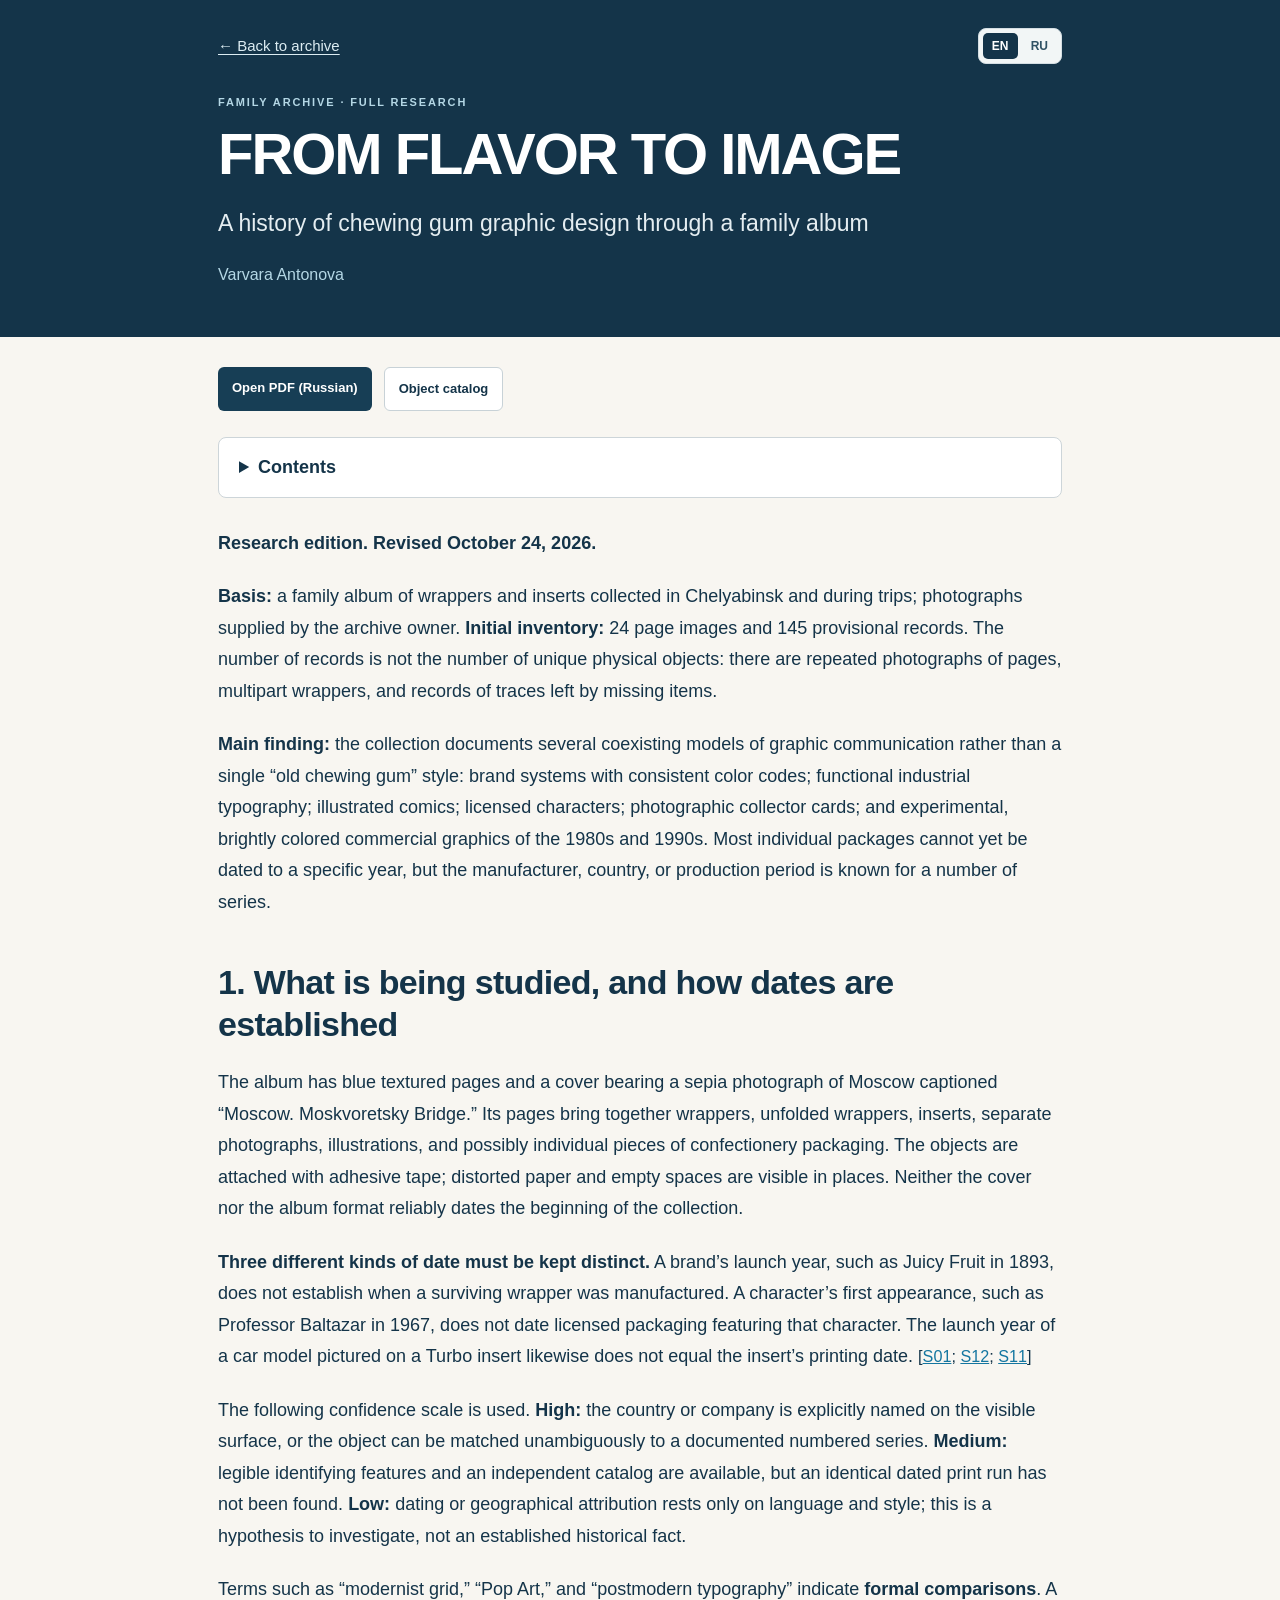
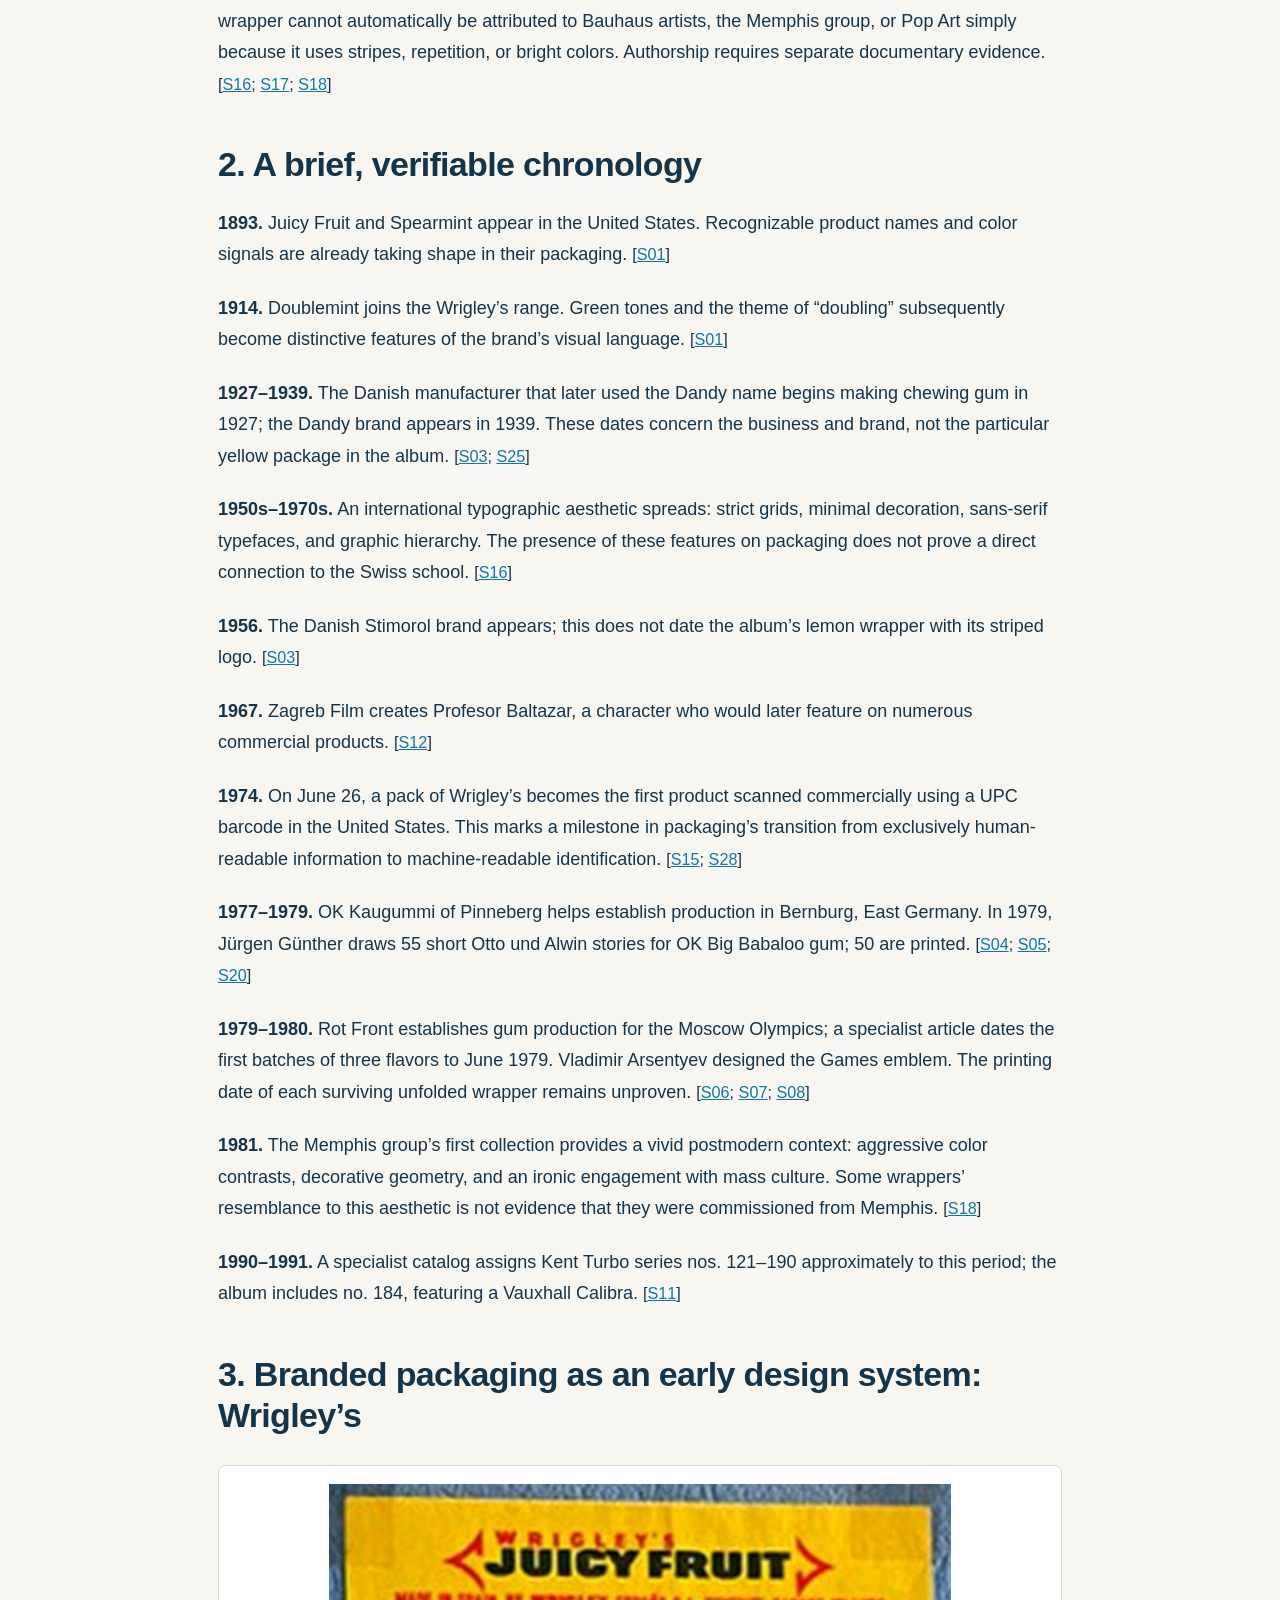
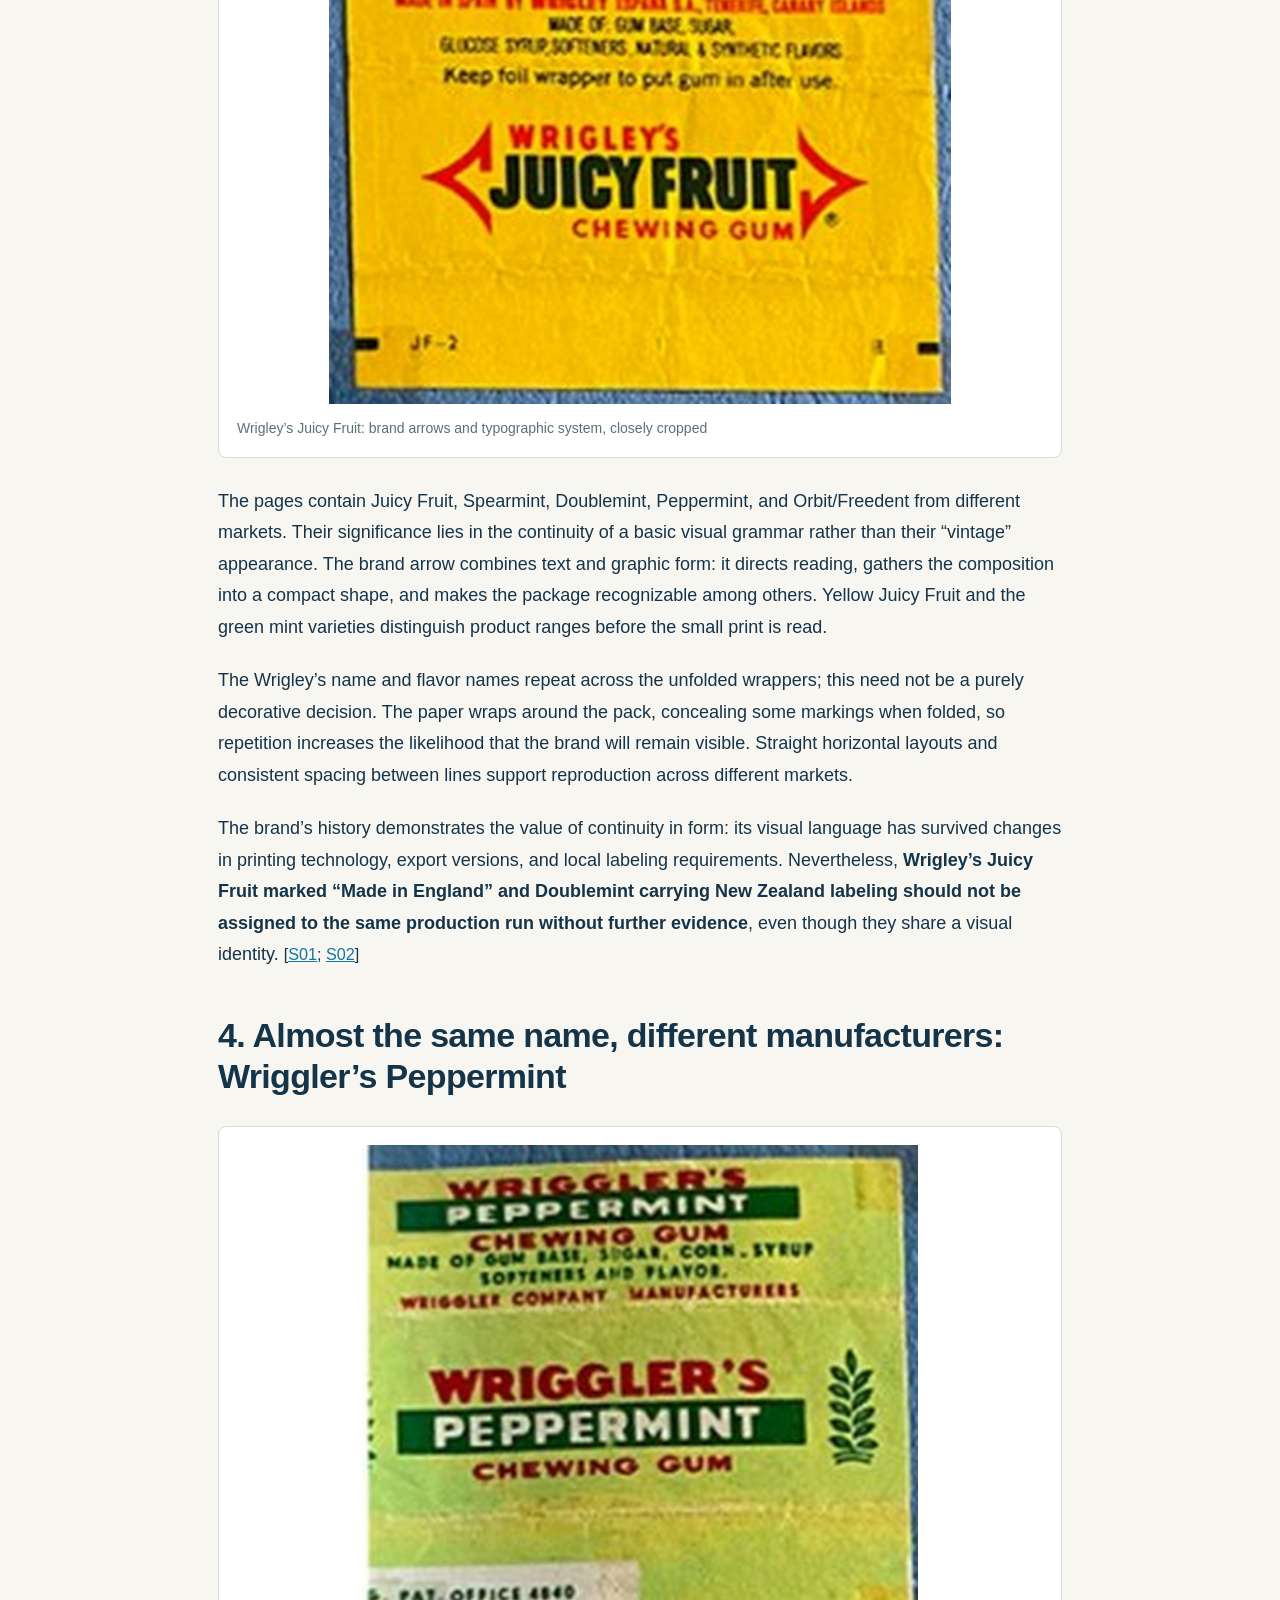
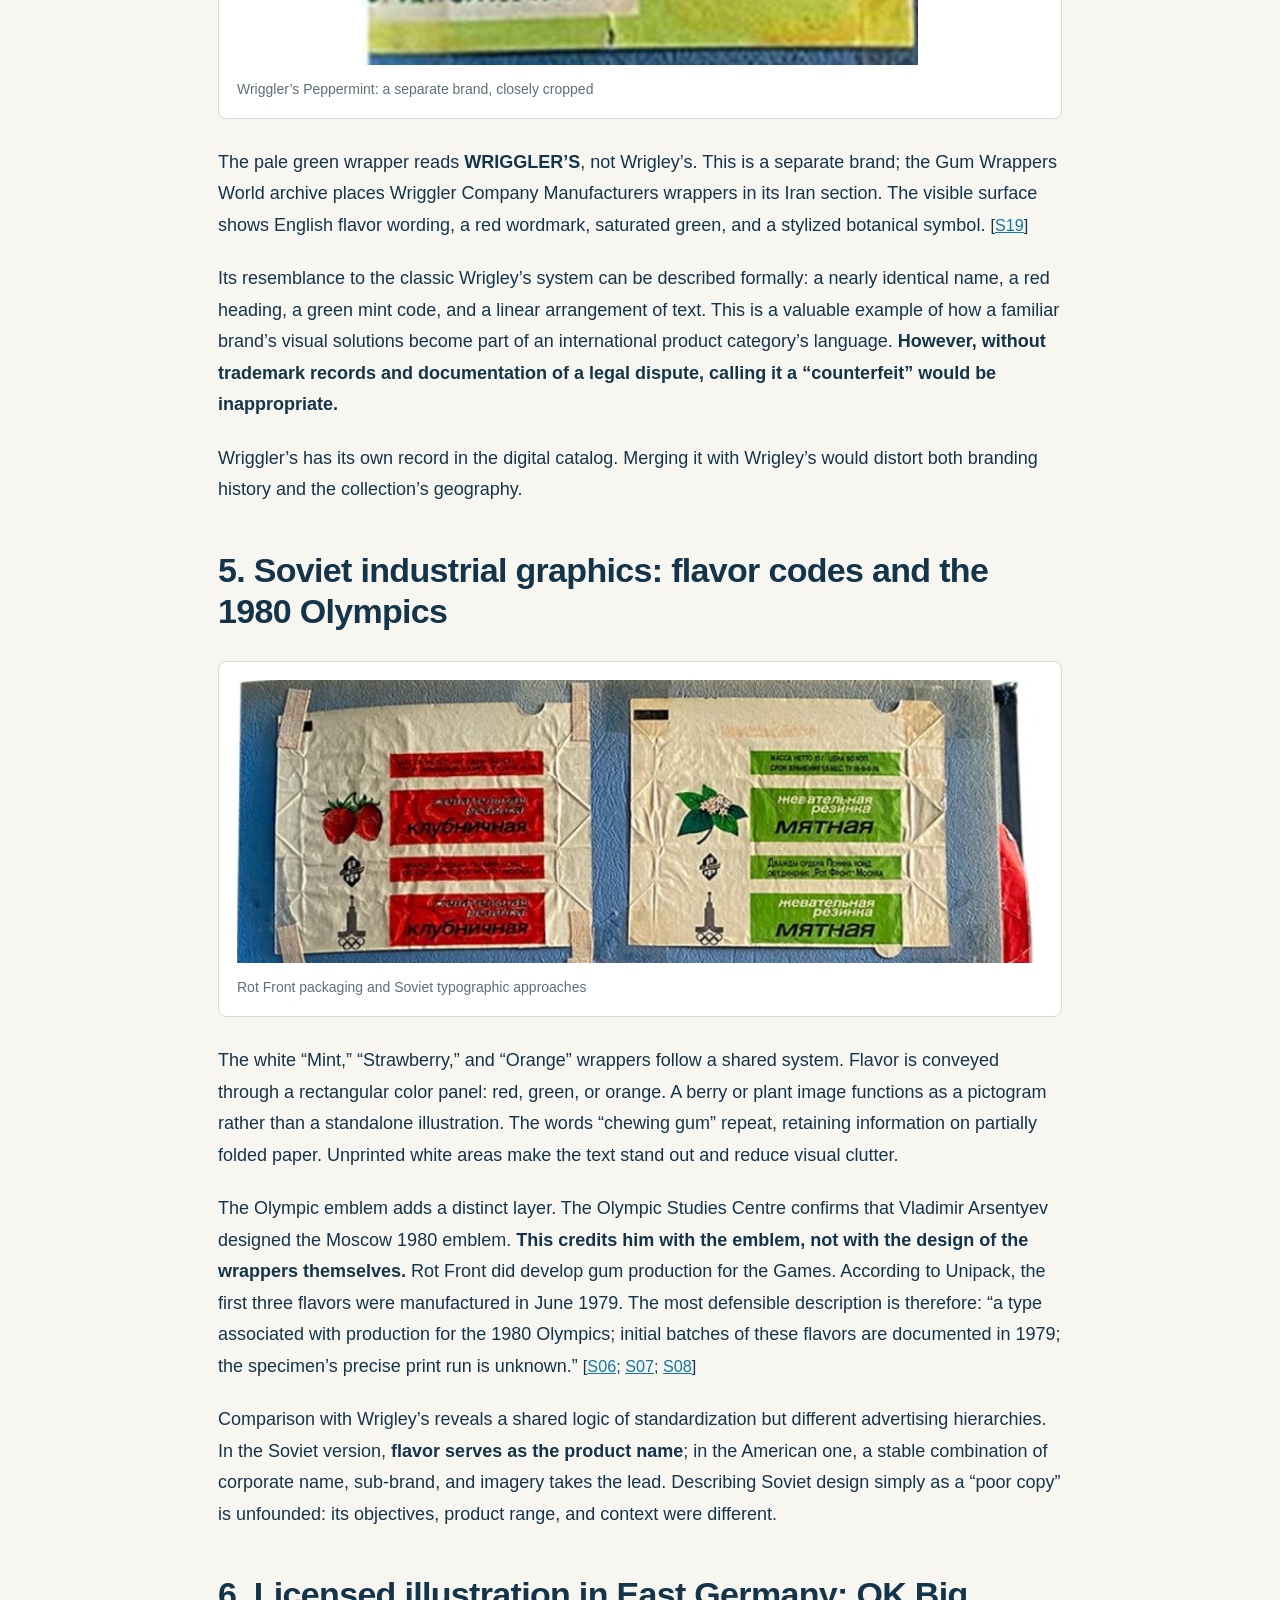
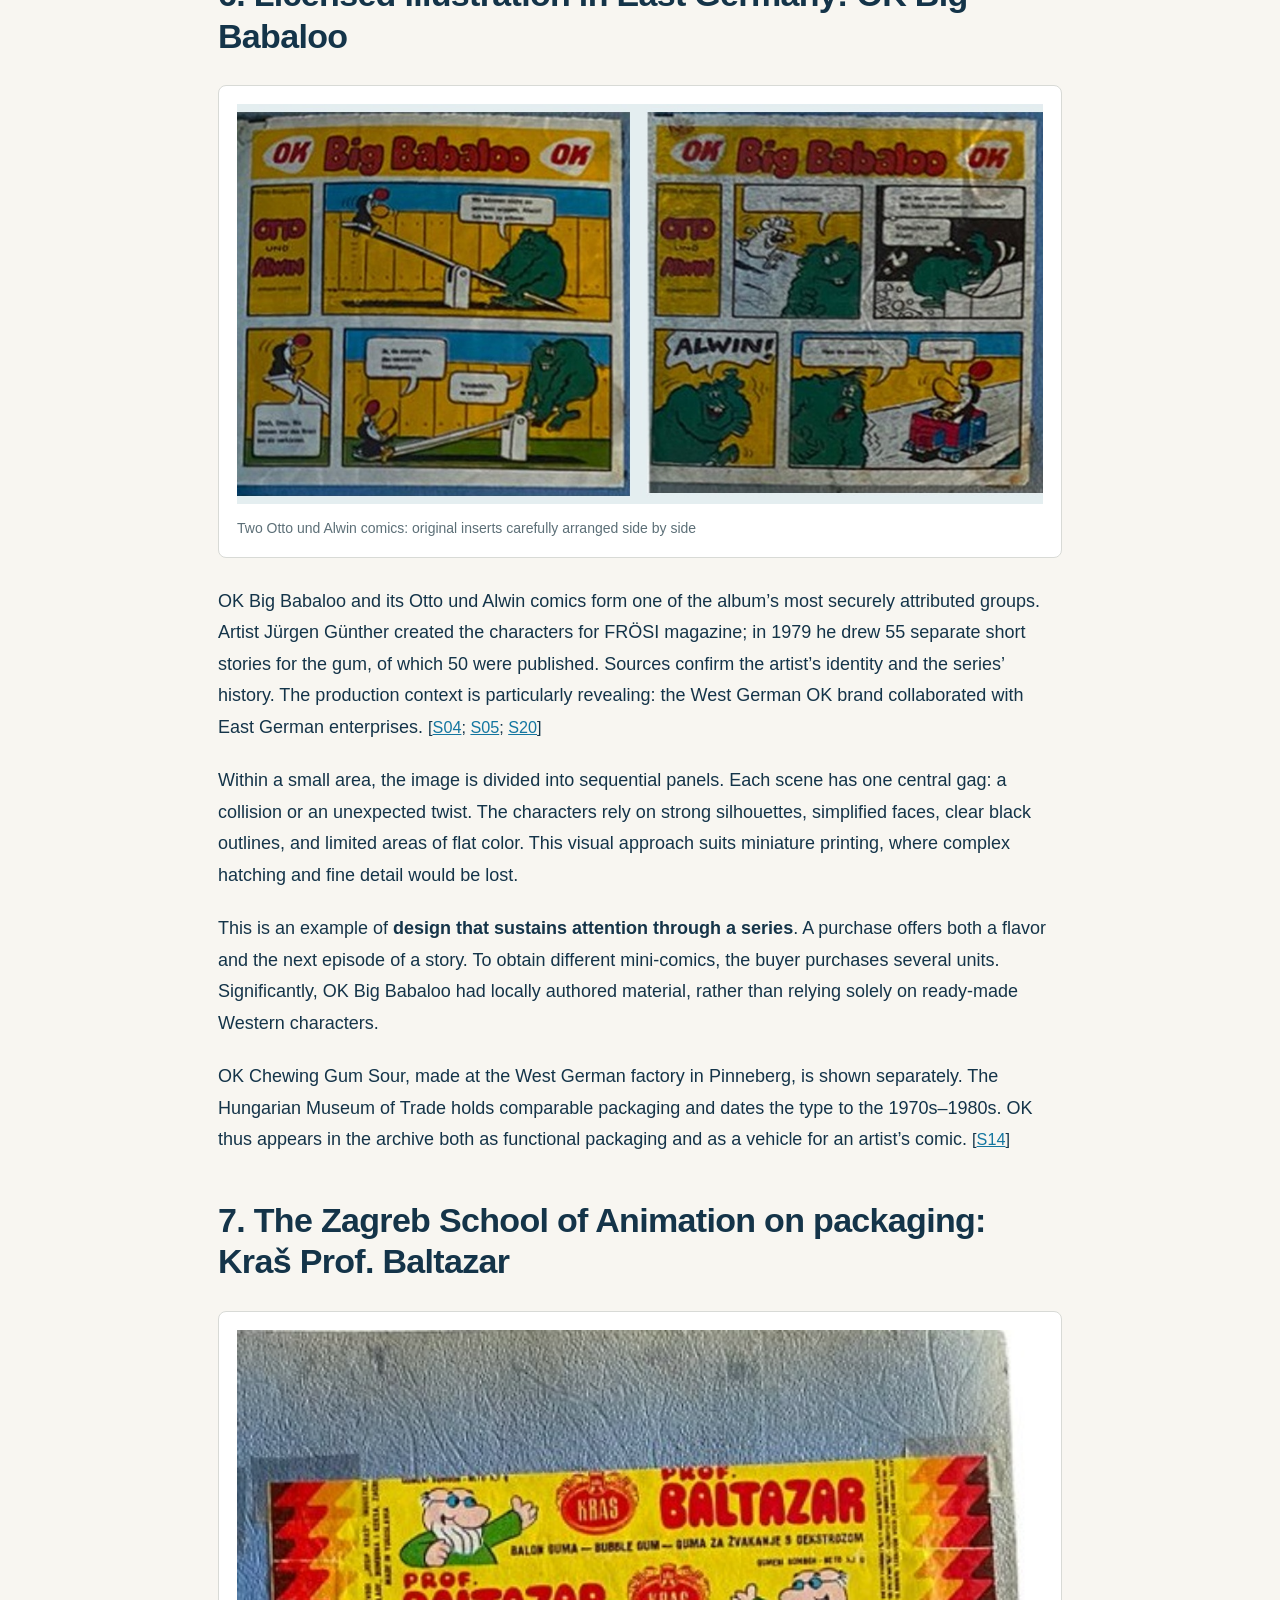
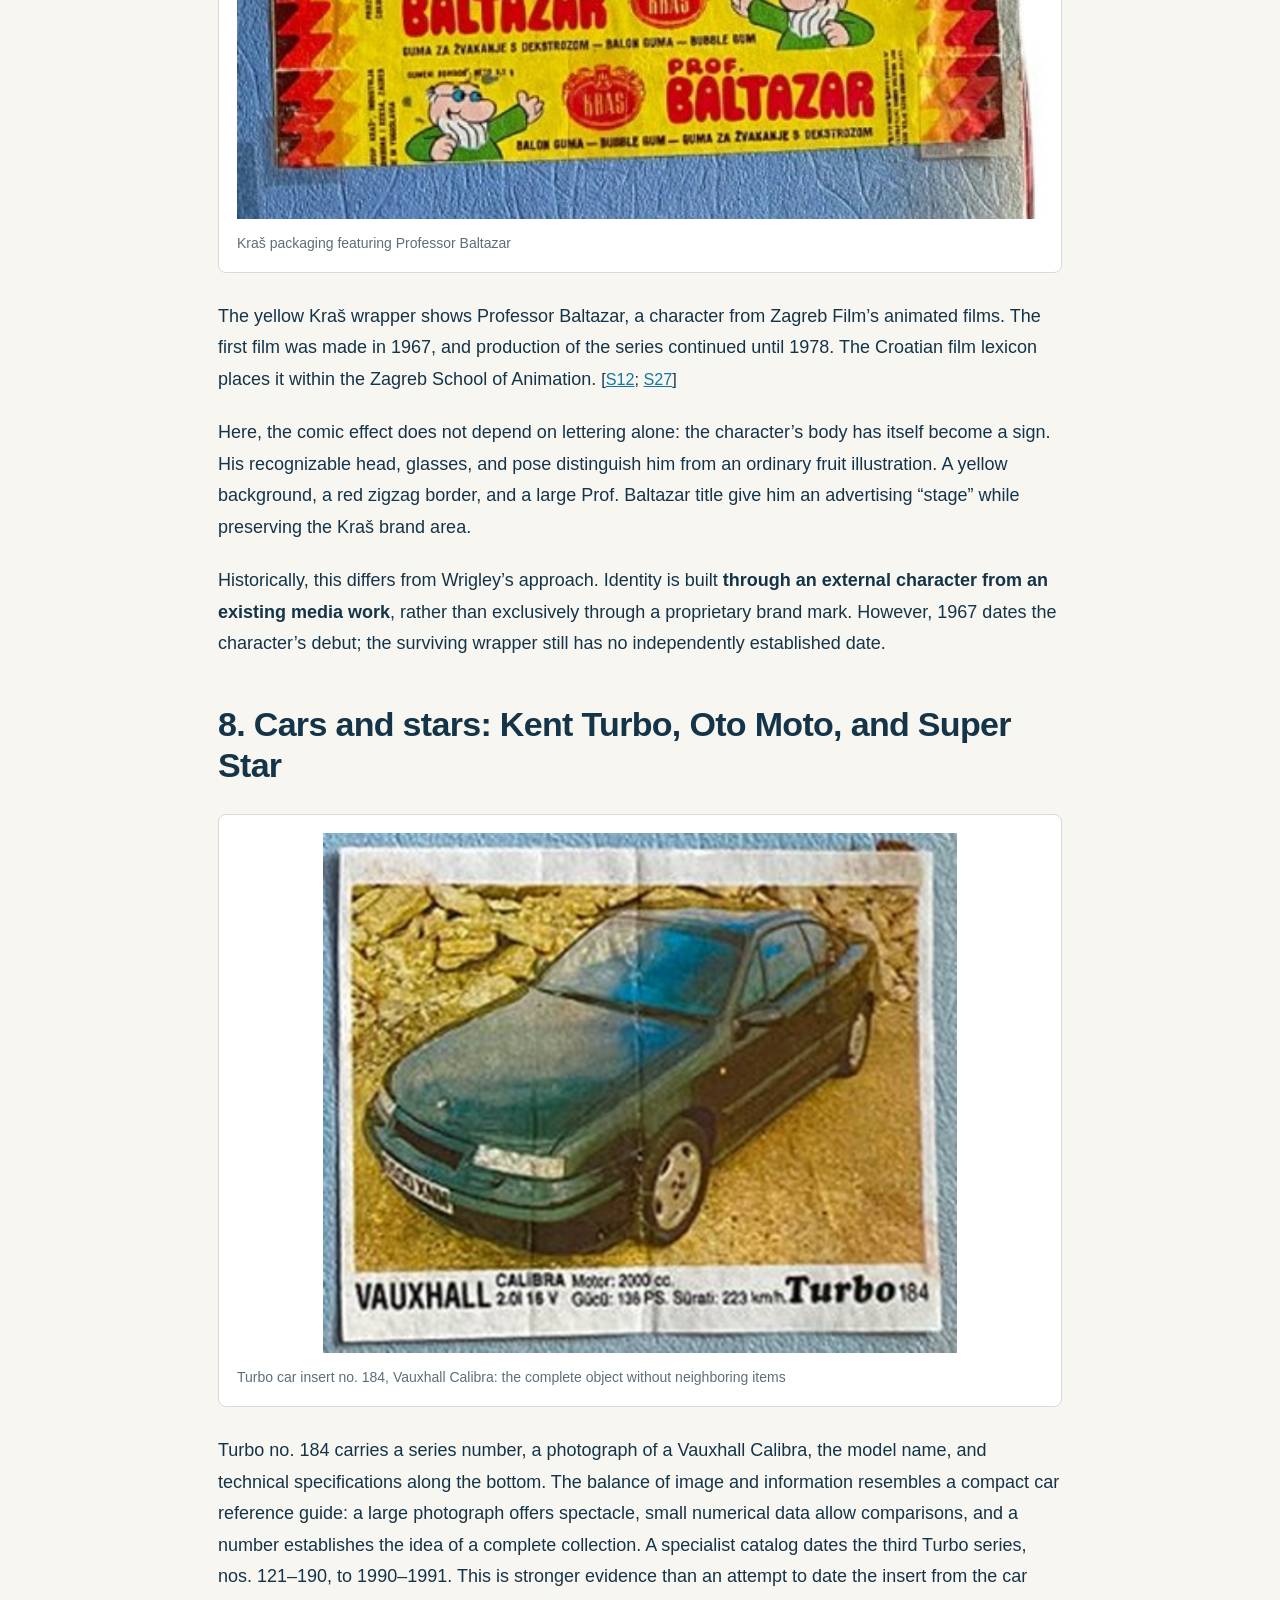
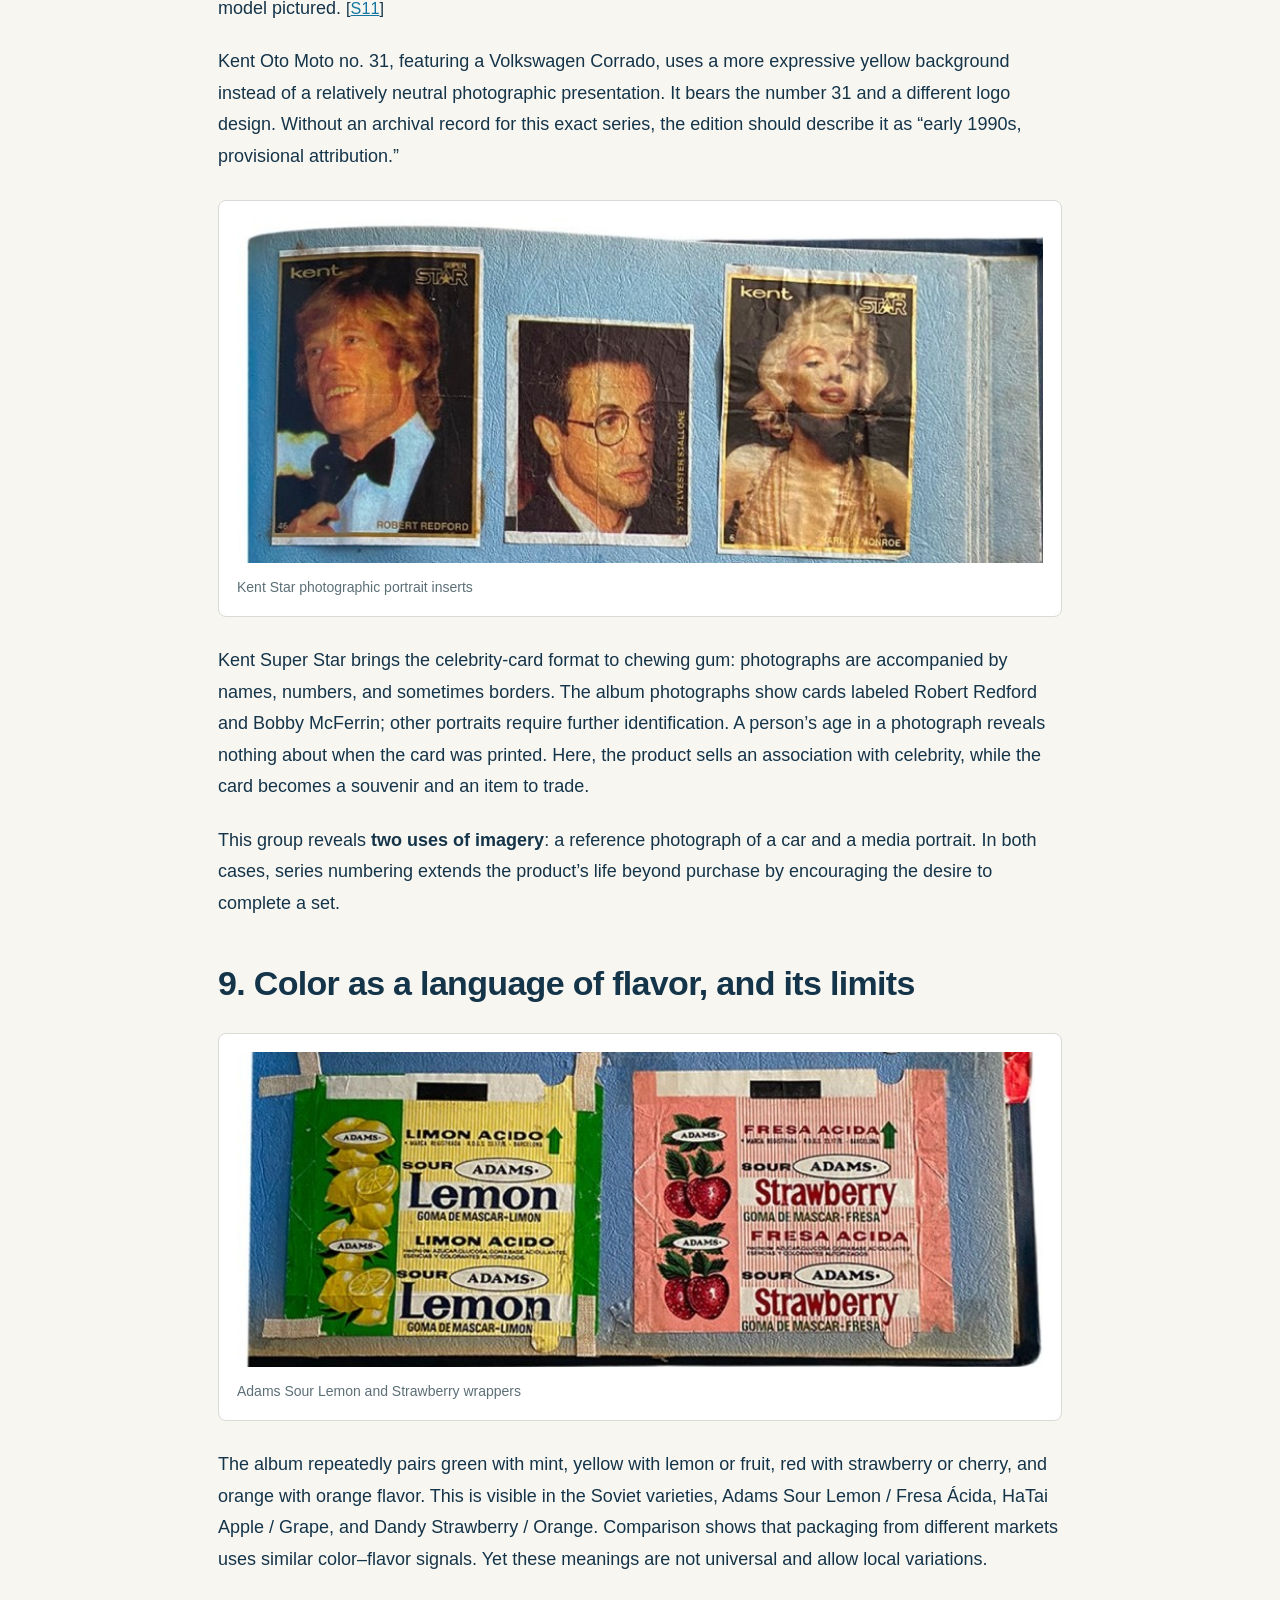
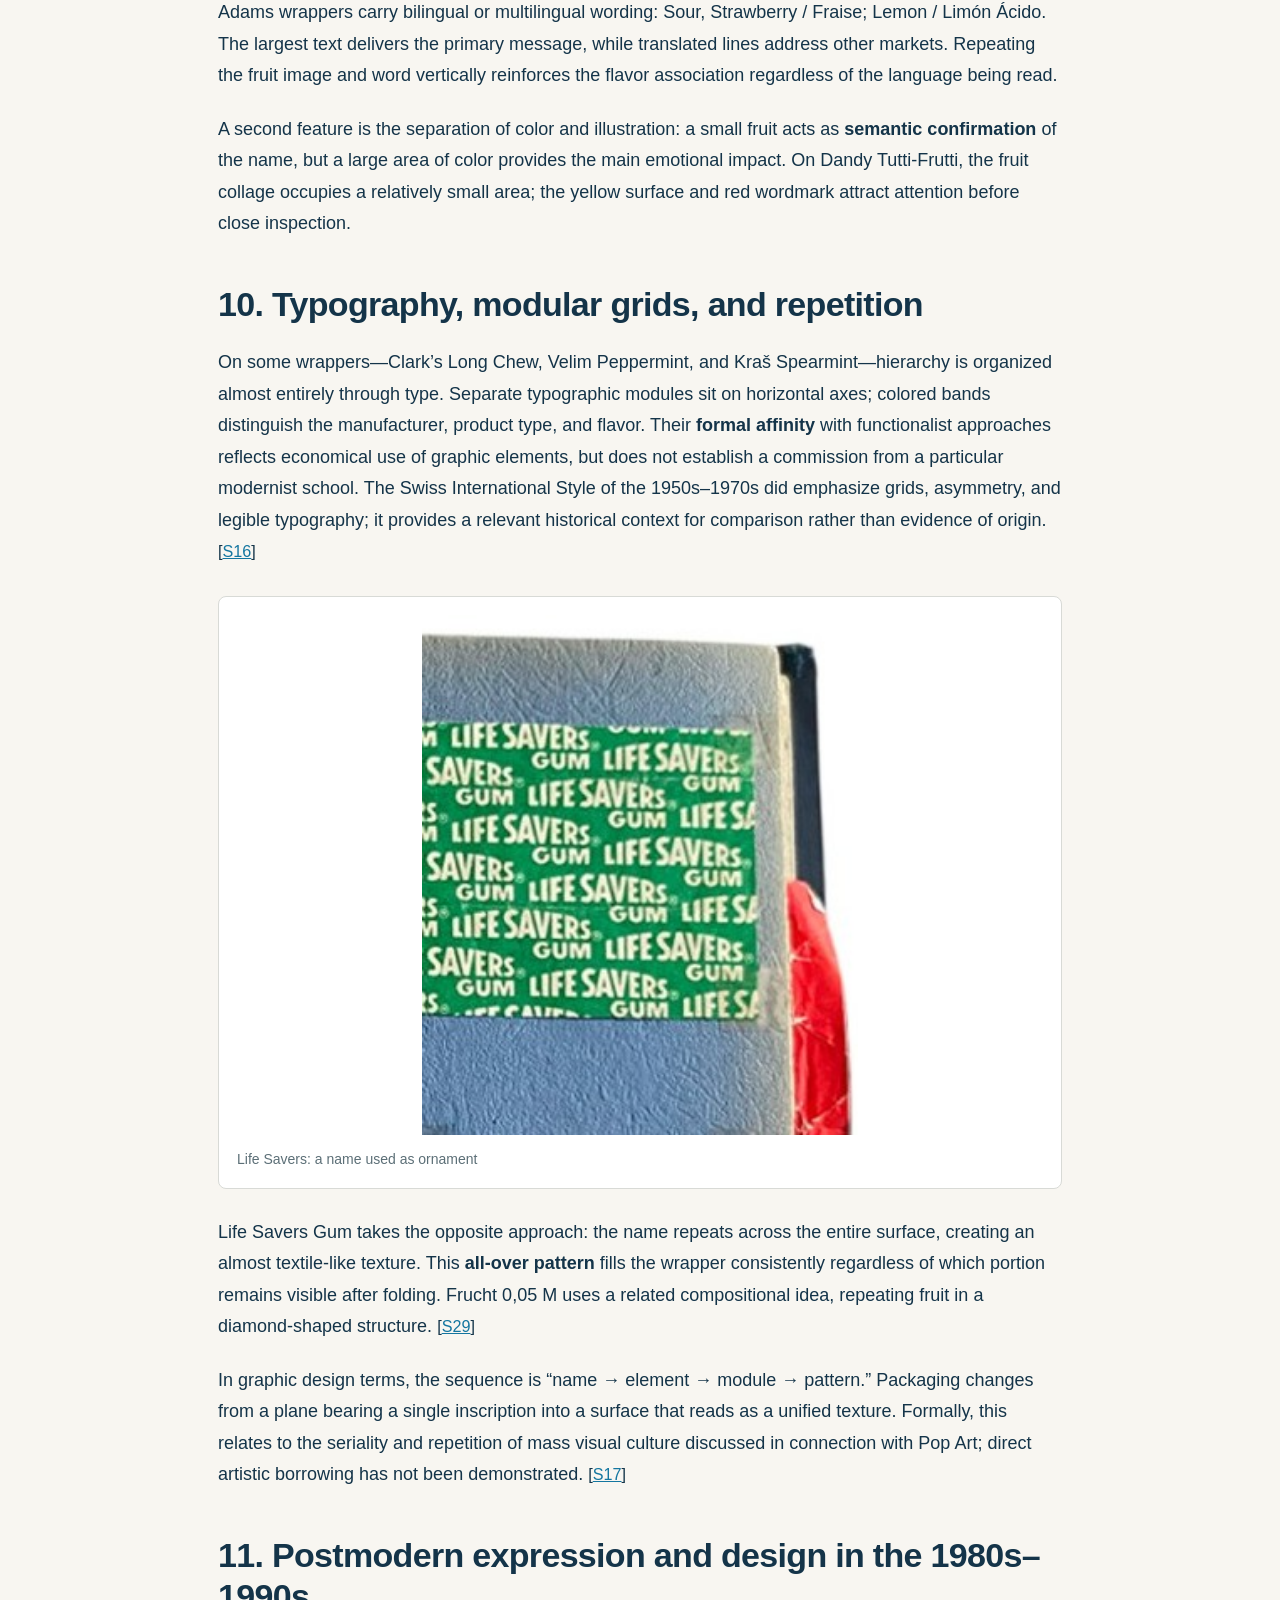
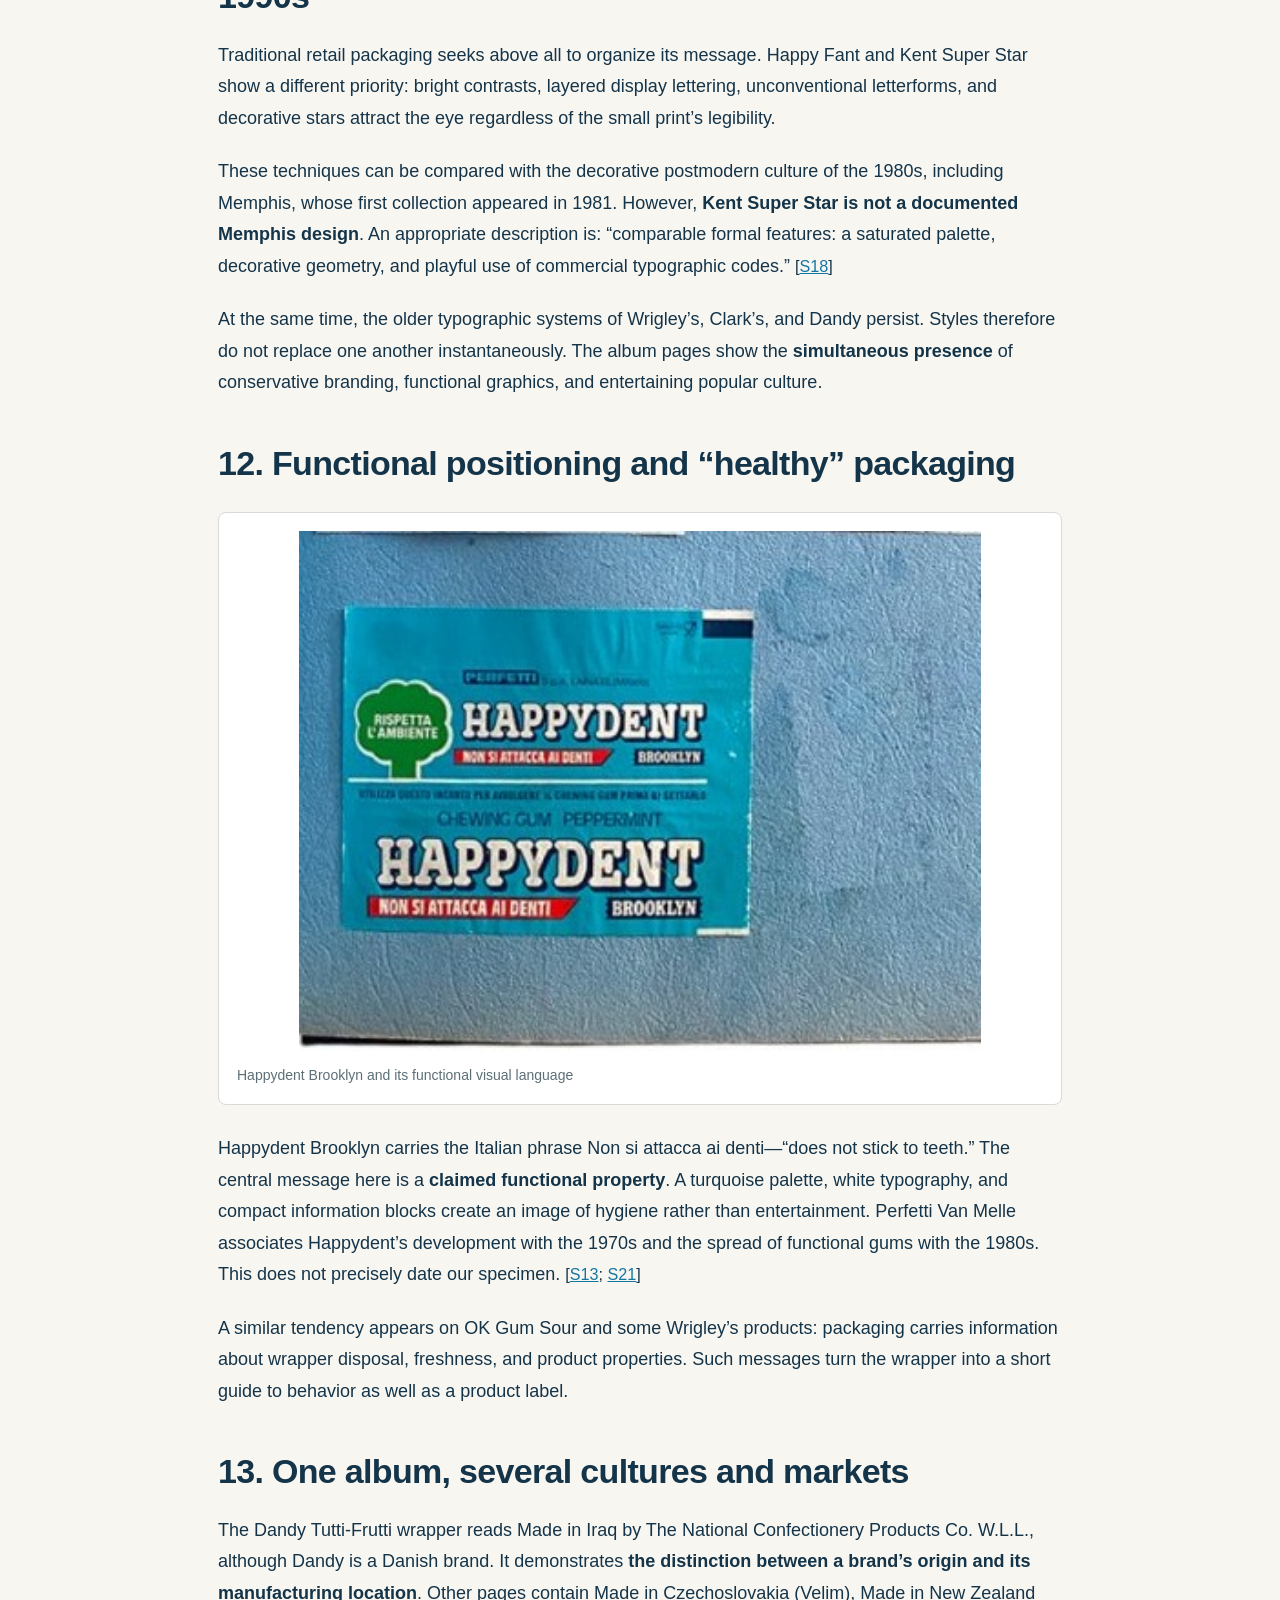
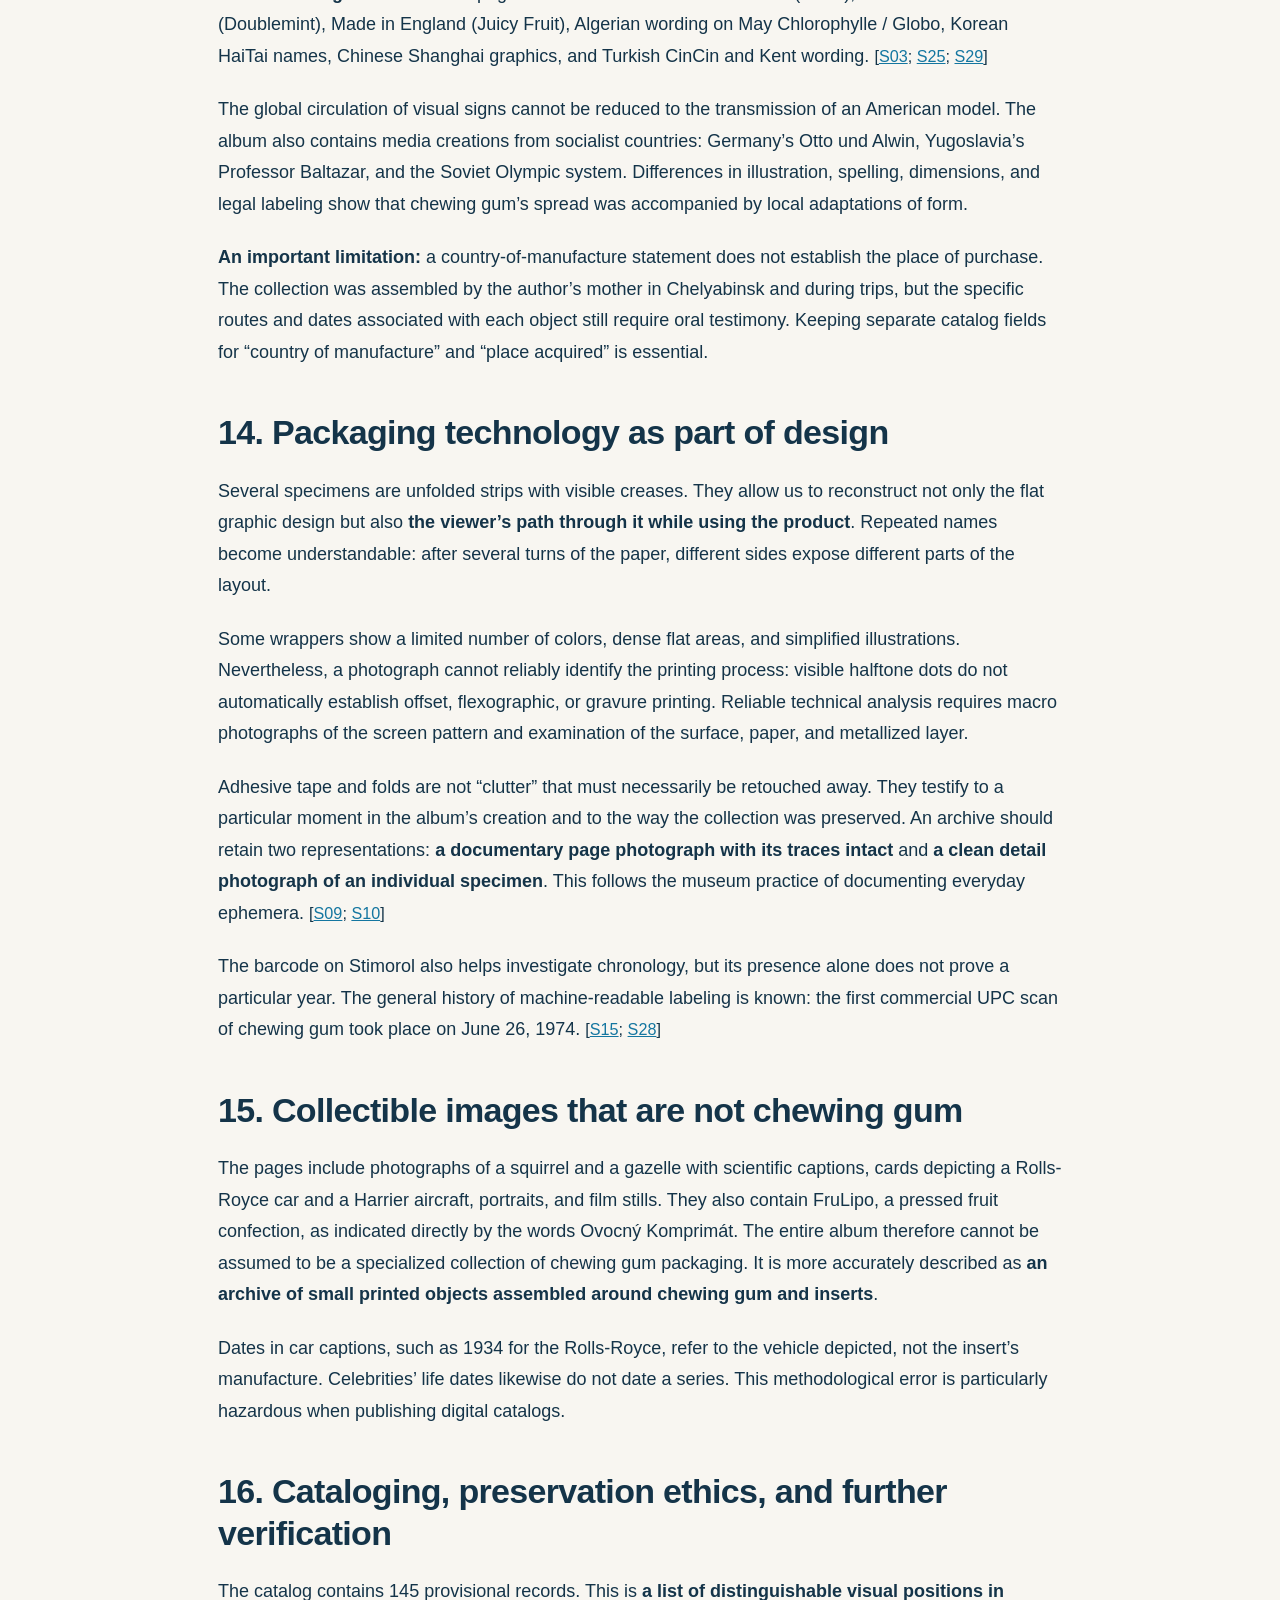
==== commit aca34667: "Add full English research and EN/RU article switching" ====
--- a/research.html
+++ b/research.html
@@ -1,16 +1,233 @@
 <!doctype html>
-<html lang="ru"><head><meta charset="utf-8"><meta name="viewport" content="width=device-width,initial-scale=1">
-<title>От вкуса к изображению — полное исследование | Варвара Антонова</title>
-<meta name="description" content="Полный текст исследования истории графического дизайна жевательной резинки по материалам семейного альбома: иллюстрации, хронология и источники.">
-<meta name="author" content="Варвара Антонова">
-<link rel="stylesheet" href="assets/site.css"><link rel="stylesheet" href="assets/research.css?v=db9ebe1343d4"></head>
+<html lang="en"><head><meta charset="utf-8"><meta name="viewport" content="width=device-width,initial-scale=1">
+<title>From Flavor to Image — Full Research | Varvara Antonova</title>
+<meta name="description" content="Full research on the history of chewing gum graphic design through a family album, with illustrations, a chronology, and sources."><meta name="author" content="Varvara Antonova">
+<link rel="stylesheet" href="assets/site.css"><link rel="stylesheet" href="assets/research.css?v=9705ce7378ca">
+<script src="assets/research.js?v=f2c38f2de360" defer></script></head>
 <body class="research-document">
-<header class="research-head"><div class="wrap"><a class="research-back" href="./">← Вернуться к каталогу / Back to archive</a>
-<div class="eyebrow">СЕМЕЙНЫЙ АРХИВ · ПОЛНЫЙ ТЕКСТ ИССЛЕДОВАНИЯ</div>
-<h1>ОТ ВКУСА К ИЗОБРАЖЕНИЮ</h1><p class="research-subtitle">История графического дизайна жевательной резинки по материалам семейного альбома</p><p class="research-author">Варвара Антонова</p></div></header>
-<main class="research-content"><div class="research-actions"><a class="button" href="Issledovanie_zhvachki.pdf">Открыть PDF</a><a class="button ghost" href="./#catalog">Каталог предметов</a></div>
-<details class="research-toc"><summary>Содержание</summary><ol><li><a href="#section-01">1. Что именно исследуется и как установлены даты</a></li><li><a href="#section-02">2. Краткая проверяемая хронология</a></li><li><a href="#section-03">3. Фирменная упаковка как ранняя дизайн-система: Wrigley’s</a></li><li><a href="#section-04">4. Почти одно имя, разные производители: Wriggler’s Peppermint</a></li><li><a href="#section-05">5. Советская промышленная графика: вкусовые коды и Олимпиада-80</a></li><li><a href="#section-06">6. Лицензионная иллюстрация ГДР: OK Big Babaloo</a></li><li><a href="#section-07">7. Загребская школа анимации на упаковке: Kraš Prof. Baltazar</a></li><li><a href="#section-08">8. Автомобили и звёзды: Kent Turbo, Oto Moto и Super Star</a></li><li><a href="#section-09">9. Цвет как язык вкуса и его ограничения</a></li><li><a href="#section-10">10. Типографика, модульная сетка и повторы</a></li><li><a href="#section-11">11. Постмодернистская экспрессия и дизайн 1980–1990-х</a></li><li><a href="#section-12">12. Функциональное позиционирование и «здоровая» упаковка</a></li><li><a href="#section-13">13. Один альбом — несколько культур и рынков</a></li><li><a href="#section-14">14. Технология упаковки как часть дизайна</a></li><li><a href="#section-15">15. Коллекционные изображения, которые не являются жвачкой</a></li><li><a href="#section-16">16. Каталогизация, этика хранения и дальнейшая проверка</a></li><li><a href="#section-17">17. Заключение</a></li><li><a href="#section-18">ПРИЛОЖЕНИЕ A. Исторические случаи и статус доказательства</a></li><li><a href="#section-19">ПРИЛОЖЕНИЕ Б. Все исходные страницы</a></li><li><a href="#section-20">ИСТОЧНИКИ</a></li></ol></details>
-<article class="research-body" aria-label="Полный текст исследования"><p><strong>Исследовательское издание. Редакция 24 октября 2026 года.</strong></p>
+<header class="research-head"><div class="wrap"><div class="research-toolbar">
+<a class="research-back" id="researchBack" href="./?lang=en" data-research-label="back">← Back to archive</a>
+<div class="langswitch" role="group" aria-label="Language / Язык"><button type="button" data-lang="en" class="active" aria-pressed="true">EN</button><button type="button" data-lang="ru" aria-pressed="false">RU</button></div></div>
+<div class="eyebrow" data-research-label="eyebrow">FAMILY ARCHIVE · FULL RESEARCH</div>
+<h1 data-research-label="title">FROM FLAVOR TO IMAGE</h1><p class="research-subtitle" data-research-label="subtitle">A history of chewing gum graphic design through a family album</p><p class="research-author" data-research-label="author">Varvara Antonova</p></div></header>
+<main class="research-content"><div class="research-actions"><a class="button" href="Issledovanie_zhvachki.pdf" data-research-label="pdf">Open PDF (Russian)</a><a class="button ghost" id="researchCatalog" href="./?lang=en#catalog" data-research-label="catalog">Object catalog</a></div>
+<details class="research-toc"><summary data-research-label="contents">Contents</summary><ol id="researchToc"><li><a href="#section-01">1. What is being studied, and how dates are established</a></li><li><a href="#section-02">2. A brief, verifiable chronology</a></li><li><a href="#section-03">3. Branded packaging as an early design system: Wrigley’s</a></li><li><a href="#section-04">4. Almost the same name, different manufacturers: Wriggler’s Peppermint</a></li><li><a href="#section-05">5. Soviet industrial graphics: flavor codes and the 1980 Olympics</a></li><li><a href="#section-06">6. Licensed illustration in East Germany: OK Big Babaloo</a></li><li><a href="#section-07">7. The Zagreb School of Animation on packaging: Kraš Prof. Baltazar</a></li><li><a href="#section-08">8. Cars and stars: Kent Turbo, Oto Moto, and Super Star</a></li><li><a href="#section-09">9. Color as a language of flavor, and its limits</a></li><li><a href="#section-10">10. Typography, modular grids, and repetition</a></li><li><a href="#section-11">11. Postmodern expression and design in the 1980s–1990s</a></li><li><a href="#section-12">12. Functional positioning and “healthy” packaging</a></li><li><a href="#section-13">13. One album, several cultures and markets</a></li><li><a href="#section-14">14. Packaging technology as part of design</a></li><li><a href="#section-15">15. Collectible images that are not chewing gum</a></li><li><a href="#section-16">16. Cataloging, preservation ethics, and further verification</a></li><li><a href="#section-17">17. Conclusion</a></li><li><a href="#section-18">APPENDIX A. Historical cases and their evidential status</a></li><li><a href="#section-19">APPENDIX B. All original pages</a></li><li><a href="#section-20">SOURCES</a></li></ol></details>
+<article class="research-body" id="researchBody" aria-label="Full research text"><p><strong>Research edition. Revised October 24, 2026.</strong></p>
+<p><strong>Basis:</strong> a family album of wrappers and inserts collected in Chelyabinsk and during trips; photographs supplied by the archive owner. <strong>Initial inventory:</strong> 24 page images and 145 provisional records. The number of records is not the number of unique physical objects: there are repeated photographs of pages, multipart wrappers, and records of traces left by missing items.</p>
+<p><strong>Main finding:</strong> the collection documents several coexisting models of graphic communication rather than a single “old chewing gum” style: brand systems with consistent color codes; functional industrial typography; illustrated comics; licensed characters; photographic collector cards; and experimental, brightly colored commercial graphics of the 1980s and 1990s. Most individual packages cannot yet be dated to a specific year, but the manufacturer, country, or production period is known for a number of series.</p>
+<h2 id="section-01">1. What is being studied, and how dates are established</h2>
+<p>The album has blue textured pages and a cover bearing a sepia photograph of Moscow captioned “Moscow. Moskvoretsky Bridge.” Its pages bring together wrappers, unfolded wrappers, inserts, separate photographs, illustrations, and possibly individual pieces of confectionery packaging. The objects are attached with adhesive tape; distorted paper and empty spaces are visible in places. Neither the cover nor the album format reliably dates the beginning of the collection.</p>
+<p><strong>Three different kinds of date must be kept distinct.</strong> A brand’s launch year, such as Juicy Fruit in 1893, does not establish when a surviving wrapper was manufactured. A character’s first appearance, such as Professor Baltazar in 1967, does not date licensed packaging featuring that character. The launch year of a car model pictured on a Turbo insert likewise does not equal the insert’s printing date. <span class="research-citations">[<a href="#source-s01">S01</a>; <a href="#source-s12">S12</a>; <a href="#source-s11">S11</a>]</span></p>
+<p>The following confidence scale is used. <strong>High:</strong> the country or company is explicitly named on the visible surface, or the object can be matched unambiguously to a documented numbered series. <strong>Medium:</strong> legible identifying features and an independent catalog are available, but an identical dated print run has not been found. <strong>Low:</strong> dating or geographical attribution rests only on language and style; this is a hypothesis to investigate, not an established historical fact.</p>
+<p>Terms such as “modernist grid,” “Pop Art,” and “postmodern typography” indicate <strong>formal comparisons</strong>. A wrapper cannot automatically be attributed to Bauhaus artists, the Memphis group, or Pop Art simply because it uses stripes, repetition, or bright colors. Authorship requires separate documentary evidence. <span class="research-citations">[<a href="#source-s16">S16</a>; <a href="#source-s17">S17</a>; <a href="#source-s18">S18</a>]</span></p>
+<h2 id="section-02">2. A brief, verifiable chronology</h2>
+<p><strong>1893.</strong> Juicy Fruit and Spearmint appear in the United States. Recognizable product names and color signals are already taking shape in their packaging. <span class="research-citations">[<a href="#source-s01">S01</a>]</span></p>
+<p><strong>1914.</strong> Doublemint joins the Wrigley’s range. Green tones and the theme of “doubling” subsequently become distinctive features of the brand’s visual language. <span class="research-citations">[<a href="#source-s01">S01</a>]</span></p>
+<p><strong>1927–1939.</strong> The Danish manufacturer that later used the Dandy name begins making chewing gum in 1927; the Dandy brand appears in 1939. These dates concern the business and brand, not the particular yellow package in the album. <span class="research-citations">[<a href="#source-s03">S03</a>; <a href="#source-s25">S25</a>]</span></p>
+<p><strong>1950s–1970s.</strong> An international typographic aesthetic spreads: strict grids, minimal decoration, sans-serif typefaces, and graphic hierarchy. The presence of these features on packaging does not prove a direct connection to the Swiss school. <span class="research-citations">[<a href="#source-s16">S16</a>]</span></p>
+<p><strong>1956.</strong> The Danish Stimorol brand appears; this does not date the album’s lemon wrapper with its striped logo. <span class="research-citations">[<a href="#source-s03">S03</a>]</span></p>
+<p><strong>1967.</strong> Zagreb Film creates Profesor Baltazar, a character who would later feature on numerous commercial products. <span class="research-citations">[<a href="#source-s12">S12</a>]</span></p>
+<p><strong>1974.</strong> On June 26, a pack of Wrigley’s becomes the first product scanned commercially using a UPC barcode in the United States. This marks a milestone in packaging’s transition from exclusively human-readable information to machine-readable identification. <span class="research-citations">[<a href="#source-s15">S15</a>; <a href="#source-s28">S28</a>]</span></p>
+<p><strong>1977–1979.</strong> OK Kaugummi of Pinneberg helps establish production in Bernburg, East Germany. In 1979, Jürgen Günther draws 55 short Otto und Alwin stories for OK Big Babaloo gum; 50 are printed. <span class="research-citations">[<a href="#source-s04">S04</a>; <a href="#source-s05">S05</a>; <a href="#source-s20">S20</a>]</span></p>
+<p><strong>1979–1980.</strong> Rot Front establishes gum production for the Moscow Olympics; a specialist article dates the first batches of three flavors to June 1979. Vladimir Arsentyev designed the Games emblem. The printing date of each surviving unfolded wrapper remains unproven. <span class="research-citations">[<a href="#source-s06">S06</a>; <a href="#source-s07">S07</a>; <a href="#source-s08">S08</a>]</span></p>
+<p><strong>1981.</strong> The Memphis group’s first collection provides a vivid postmodern context: aggressive color contrasts, decorative geometry, and an ironic engagement with mass culture. Some wrappers’ resemblance to this aesthetic is not evidence that they were commissioned from Memphis. <span class="research-citations">[<a href="#source-s18">S18</a>]</span></p>
+<p><strong>1990–1991.</strong> A specialist catalog assigns Kent Turbo series nos. 121–190 approximately to this period; the album includes no. 184, featuring a Vauxhall Calibra. <span class="research-citations">[<a href="#source-s11">S11</a>]</span></p>
+<h2 id="section-03">3. Branded packaging as an early design system: Wrigley’s</h2>
+<figure><img src="assets/details/juicy.jpg" alt="Wrigley’s Juicy Fruit: brand arrows and typographic system, closely cropped" loading="lazy"><figcaption>Wrigley’s Juicy Fruit: brand arrows and typographic system, closely cropped</figcaption></figure>
+<p>The pages contain Juicy Fruit, Spearmint, Doublemint, Peppermint, and Orbit/Freedent from different markets. Their significance lies in the continuity of a basic visual grammar rather than their “vintage” appearance. The brand arrow combines text and graphic form: it directs reading, gathers the composition into a compact shape, and makes the package recognizable among others. Yellow Juicy Fruit and the green mint varieties distinguish product ranges before the small print is read.</p>
+<p>The Wrigley’s name and flavor names repeat across the unfolded wrappers; this need not be a purely decorative decision. The paper wraps around the pack, concealing some markings when folded, so repetition increases the likelihood that the brand will remain visible. Straight horizontal layouts and consistent spacing between lines support reproduction across different markets.</p>
+<p>The brand’s history demonstrates the value of continuity in form: its visual language has survived changes in printing technology, export versions, and local labeling requirements. Nevertheless, <strong>Wrigley’s Juicy Fruit marked “Made in England” and Doublemint carrying New Zealand labeling should not be assigned to the same production run without further evidence</strong>, even though they share a visual identity. <span class="research-citations">[<a href="#source-s01">S01</a>; <a href="#source-s02">S02</a>]</span></p>
+<h2 id="section-04">4. Almost the same name, different manufacturers: Wriggler’s Peppermint</h2>
+<figure><img src="assets/details/wriggler.jpg" alt="Wriggler’s Peppermint: a separate brand, closely cropped" loading="lazy"><figcaption>Wriggler’s Peppermint: a separate brand, closely cropped</figcaption></figure>
+<p>The pale green wrapper reads <strong>WRIGGLER’S</strong>, not Wrigley’s. This is a separate brand; the Gum Wrappers World archive places Wriggler Company Manufacturers wrappers in its Iran section. The visible surface shows English flavor wording, a red wordmark, saturated green, and a stylized botanical symbol. <span class="research-citations">[<a href="#source-s19">S19</a>]</span></p>
+<p>Its resemblance to the classic Wrigley’s system can be described formally: a nearly identical name, a red heading, a green mint code, and a linear arrangement of text. This is a valuable example of how a familiar brand’s visual solutions become part of an international product category’s language. <strong>However, without trademark records and documentation of a legal dispute, calling it a “counterfeit” would be inappropriate.</strong></p>
+<p>Wriggler’s has its own record in the digital catalog. Merging it with Wrigley’s would distort both branding history and the collection’s geography.</p>
+<h2 id="section-05">5. Soviet industrial graphics: flavor codes and the 1980 Olympics</h2>
+<figure><img src="assets/details/soviet_flavors.jpg" alt="Rot Front packaging and Soviet typographic approaches" loading="lazy"><figcaption>Rot Front packaging and Soviet typographic approaches</figcaption></figure>
+<p>The white “Mint,” “Strawberry,” and “Orange” wrappers follow a shared system. Flavor is conveyed through a rectangular color panel: red, green, or orange. A berry or plant image functions as a pictogram rather than a standalone illustration. The words “chewing gum” repeat, retaining information on partially folded paper. Unprinted white areas make the text stand out and reduce visual clutter.</p>
+<p>The Olympic emblem adds a distinct layer. The Olympic Studies Centre confirms that Vladimir Arsentyev designed the Moscow 1980 emblem. <strong>This credits him with the emblem, not with the design of the wrappers themselves.</strong> Rot Front did develop gum production for the Games. According to Unipack, the first three flavors were manufactured in June 1979. The most defensible description is therefore: “a type associated with production for the 1980 Olympics; initial batches of these flavors are documented in 1979; the specimen’s precise print run is unknown.” <span class="research-citations">[<a href="#source-s06">S06</a>; <a href="#source-s07">S07</a>; <a href="#source-s08">S08</a>]</span></p>
+<p>Comparison with Wrigley’s reveals a shared logic of standardization but different advertising hierarchies. In the Soviet version, <strong>flavor serves as the product name</strong>; in the American one, a stable combination of corporate name, sub-brand, and imagery takes the lead. Describing Soviet design simply as a “poor copy” is unfounded: its objectives, product range, and context were different.</p>
+<h2 id="section-06">6. Licensed illustration in East Germany: OK Big Babaloo</h2>
+<figure><img src="assets/details/ok_big_babaloo.jpg" alt="Two Otto und Alwin comics: original inserts carefully arranged side by side" loading="lazy"><figcaption>Two Otto und Alwin comics: original inserts carefully arranged side by side</figcaption></figure>
+<p>OK Big Babaloo and its Otto und Alwin comics form one of the album’s most securely attributed groups. Artist Jürgen Günther created the characters for FRÖSI magazine; in 1979 he drew 55 separate short stories for the gum, of which 50 were published. Sources confirm the artist’s identity and the series’ history. The production context is particularly revealing: the West German OK brand collaborated with East German enterprises. <span class="research-citations">[<a href="#source-s04">S04</a>; <a href="#source-s05">S05</a>; <a href="#source-s20">S20</a>]</span></p>
+<p>Within a small area, the image is divided into sequential panels. Each scene has one central gag: a collision or an unexpected twist. The characters rely on strong silhouettes, simplified faces, clear black outlines, and limited areas of flat color. This visual approach suits miniature printing, where complex hatching and fine detail would be lost.</p>
+<p>This is an example of <strong>design that sustains attention through a series</strong>. A purchase offers both a flavor and the next episode of a story. To obtain different mini-comics, the buyer purchases several units. Significantly, OK Big Babaloo had locally authored material, rather than relying solely on ready-made Western characters.</p>
+<p>OK Chewing Gum Sour, made at the West German factory in Pinneberg, is shown separately. The Hungarian Museum of Trade holds comparable packaging and dates the type to the 1970s–1980s. OK thus appears in the archive both as functional packaging and as a vehicle for an artist’s comic. <span class="research-citations">[<a href="#source-s14">S14</a>]</span></p>
+<h2 id="section-07">7. The Zagreb School of Animation on packaging: Kraš Prof. Baltazar</h2>
+<figure><img src="assets/details/baltazar.jpg" alt="Kraš packaging featuring Professor Baltazar" loading="lazy"><figcaption>Kraš packaging featuring Professor Baltazar</figcaption></figure>
+<p>The yellow Kraš wrapper shows Professor Baltazar, a character from Zagreb Film’s animated films. The first film was made in 1967, and production of the series continued until 1978. The Croatian film lexicon places it within the Zagreb School of Animation. <span class="research-citations">[<a href="#source-s12">S12</a>; <a href="#source-s27">S27</a>]</span></p>
+<p>Here, the comic effect does not depend on lettering alone: the character’s body has itself become a sign. His recognizable head, glasses, and pose distinguish him from an ordinary fruit illustration. A yellow background, a red zigzag border, and a large Prof. Baltazar title give him an advertising “stage” while preserving the Kraš brand area.</p>
+<p>Historically, this differs from Wrigley’s approach. Identity is built <strong>through an external character from an existing media work</strong>, rather than exclusively through a proprietary brand mark. However, 1967 dates the character’s debut; the surviving wrapper still has no independently established date.</p>
+<h2 id="section-08">8. Cars and stars: Kent Turbo, Oto Moto, and Super Star</h2>
+<figure><img src="assets/details/turbo.jpg" alt="Turbo car insert no. 184, Vauxhall Calibra: the complete object without neighboring items" loading="lazy"><figcaption>Turbo car insert no. 184, Vauxhall Calibra: the complete object without neighboring items</figcaption></figure>
+<p>Turbo no. 184 carries a series number, a photograph of a Vauxhall Calibra, the model name, and technical specifications along the bottom. The balance of image and information resembles a compact car reference guide: a large photograph offers spectacle, small numerical data allow comparisons, and a number establishes the idea of a complete collection. A specialist catalog dates the third Turbo series, nos. 121–190, to 1990–1991. This is stronger evidence than an attempt to date the insert from the car model pictured. <span class="research-citations">[<a href="#source-s11">S11</a>]</span></p>
+<p>Kent Oto Moto no. 31, featuring a Volkswagen Corrado, uses a more expressive yellow background instead of a relatively neutral photographic presentation. It bears the number 31 and a different logo design. Without an archival record for this exact series, the edition should describe it as “early 1990s, provisional attribution.”</p>
+<figure><img src="assets/details/kent_star.jpg" alt="Kent Star photographic portrait inserts" loading="lazy"><figcaption>Kent Star photographic portrait inserts</figcaption></figure>
+<p>Kent Super Star brings the celebrity-card format to chewing gum: photographs are accompanied by names, numbers, and sometimes borders. The album photographs show cards labeled Robert Redford and Bobby McFerrin; other portraits require further identification. A person’s age in a photograph reveals nothing about when the card was printed. Here, the product sells an association with celebrity, while the card becomes a souvenir and an item to trade.</p>
+<p>This group reveals <strong>two uses of imagery</strong>: a reference photograph of a car and a media portrait. In both cases, series numbering extends the product’s life beyond purchase by encouraging the desire to complete a set.</p>
+<h2 id="section-09">9. Color as a language of flavor, and its limits</h2>
+<figure><img src="assets/details/adams_fruit.jpg" alt="Adams Sour Lemon and Strawberry wrappers" loading="lazy"><figcaption>Adams Sour Lemon and Strawberry wrappers</figcaption></figure>
+<p>The album repeatedly pairs green with mint, yellow with lemon or fruit, red with strawberry or cherry, and orange with orange flavor. This is visible in the Soviet varieties, Adams Sour Lemon / Fresa Ácida, HaTai Apple / Grape, and Dandy Strawberry / Orange. Comparison shows that packaging from different markets uses similar color–flavor signals. Yet these meanings are not universal and allow local variations.</p>
+<p>Adams wrappers carry bilingual or multilingual wording: Sour, Strawberry / Fraise; Lemon / Limón Ácido. The largest text delivers the primary message, while translated lines address other markets. Repeating the fruit image and word vertically reinforces the flavor association regardless of the language being read.</p>
+<p>A second feature is the separation of color and illustration: a small fruit acts as <strong>semantic confirmation</strong> of the name, but a large area of color provides the main emotional impact. On Dandy Tutti-Frutti, the fruit collage occupies a relatively small area; the yellow surface and red wordmark attract attention before close inspection.</p>
+<h2 id="section-10">10. Typography, modular grids, and repetition</h2>
+<p>On some wrappers—Clark’s Long Chew, Velim Peppermint, and Kraš Spearmint—hierarchy is organized almost entirely through type. Separate typographic modules sit on horizontal axes; colored bands distinguish the manufacturer, product type, and flavor. Their <strong>formal affinity</strong> with functionalist approaches reflects economical use of graphic elements, but does not establish a commission from a particular modernist school. The Swiss International Style of the 1950s–1970s did emphasize grids, asymmetry, and legible typography; it provides a relevant historical context for comparison rather than evidence of origin. <span class="research-citations">[<a href="#source-s16">S16</a>]</span></p>
+<figure><img src="assets/details/life_savers.jpg" alt="Life Savers: a name used as ornament" loading="lazy"><figcaption>Life Savers: a name used as ornament</figcaption></figure>
+<p>Life Savers Gum takes the opposite approach: the name repeats across the entire surface, creating an almost textile-like texture. This <strong>all-over pattern</strong> fills the wrapper consistently regardless of which portion remains visible after folding. Frucht 0,05 M uses a related compositional idea, repeating fruit in a diamond-shaped structure. <span class="research-citations">[<a href="#source-s29">S29</a>]</span></p>
+<p>In graphic design terms, the sequence is “name → element → module → pattern.” Packaging changes from a plane bearing a single inscription into a surface that reads as a unified texture. Formally, this relates to the seriality and repetition of mass visual culture discussed in connection with Pop Art; direct artistic borrowing has not been demonstrated. <span class="research-citations">[<a href="#source-s17">S17</a>]</span></p>
+<h2 id="section-11">11. Postmodern expression and design in the 1980s–1990s</h2>
+<p>Traditional retail packaging seeks above all to organize its message. Happy Fant and Kent Super Star show a different priority: bright contrasts, layered display lettering, unconventional letterforms, and decorative stars attract the eye regardless of the small print’s legibility.</p>
+<p>These techniques can be compared with the decorative postmodern culture of the 1980s, including Memphis, whose first collection appeared in 1981. However, <strong>Kent Super Star is not a documented Memphis design</strong>. An appropriate description is: “comparable formal features: a saturated palette, decorative geometry, and playful use of commercial typographic codes.” <span class="research-citations">[<a href="#source-s18">S18</a>]</span></p>
+<p>At the same time, the older typographic systems of Wrigley’s, Clark’s, and Dandy persist. Styles therefore do not replace one another instantaneously. The album pages show the <strong>simultaneous presence</strong> of conservative branding, functional graphics, and entertaining popular culture.</p>
+<h2 id="section-12">12. Functional positioning and “healthy” packaging</h2>
+<figure><img src="assets/details/happydent.jpg" alt="Happydent Brooklyn and its functional visual language" loading="lazy"><figcaption>Happydent Brooklyn and its functional visual language</figcaption></figure>
+<p>Happydent Brooklyn carries the Italian phrase Non si attacca ai denti—“does not stick to teeth.” The central message here is a <strong>claimed functional property</strong>. A turquoise palette, white typography, and compact information blocks create an image of hygiene rather than entertainment. Perfetti Van Melle associates Happydent’s development with the 1970s and the spread of functional gums with the 1980s. This does not precisely date our specimen. <span class="research-citations">[<a href="#source-s13">S13</a>; <a href="#source-s21">S21</a>]</span></p>
+<p>A similar tendency appears on OK Gum Sour and some Wrigley’s products: packaging carries information about wrapper disposal, freshness, and product properties. Such messages turn the wrapper into a short guide to behavior as well as a product label.</p>
+<h2 id="section-13">13. One album, several cultures and markets</h2>
+<p>The Dandy Tutti-Frutti wrapper reads Made in Iraq by The National Confectionery Products Co. W.L.L., although Dandy is a Danish brand. It demonstrates <strong>the distinction between a brand’s origin and its manufacturing location</strong>. Other pages contain Made in Czechoslovakia (Velim), Made in New Zealand (Doublemint), Made in England (Juicy Fruit), Algerian wording on May Chlorophylle / Globo, Korean HaiTai names, Chinese Shanghai graphics, and Turkish CinCin and Kent wording. <span class="research-citations">[<a href="#source-s03">S03</a>; <a href="#source-s25">S25</a>; <a href="#source-s29">S29</a>]</span></p>
+<p>The global circulation of visual signs cannot be reduced to the transmission of an American model. The album also contains media creations from socialist countries: Germany’s Otto und Alwin, Yugoslavia’s Professor Baltazar, and the Soviet Olympic system. Differences in illustration, spelling, dimensions, and legal labeling show that chewing gum’s spread was accompanied by local adaptations of form.</p>
+<p><strong>An important limitation:</strong> a country-of-manufacture statement does not establish the place of purchase. The collection was assembled by the author’s mother in Chelyabinsk and during trips, but the specific routes and dates associated with each object still require oral testimony. Keeping separate catalog fields for “country of manufacture” and “place acquired” is essential.</p>
+<h2 id="section-14">14. Packaging technology as part of design</h2>
+<p>Several specimens are unfolded strips with visible creases. They allow us to reconstruct not only the flat graphic design but also <strong>the viewer’s path through it while using the product</strong>. Repeated names become understandable: after several turns of the paper, different sides expose different parts of the layout.</p>
+<p>Some wrappers show a limited number of colors, dense flat areas, and simplified illustrations. Nevertheless, a photograph cannot reliably identify the printing process: visible halftone dots do not automatically establish offset, flexographic, or gravure printing. Reliable technical analysis requires macro photographs of the screen pattern and examination of the surface, paper, and metallized layer.</p>
+<p>Adhesive tape and folds are not “clutter” that must necessarily be retouched away. They testify to a particular moment in the album’s creation and to the way the collection was preserved. An archive should retain two representations: <strong>a documentary page photograph with its traces intact</strong> and <strong>a clean detail photograph of an individual specimen</strong>. This follows the museum practice of documenting everyday ephemera. <span class="research-citations">[<a href="#source-s09">S09</a>; <a href="#source-s10">S10</a>]</span></p>
+<p>The barcode on Stimorol also helps investigate chronology, but its presence alone does not prove a particular year. The general history of machine-readable labeling is known: the first commercial UPC scan of chewing gum took place on June 26, 1974. <span class="research-citations">[<a href="#source-s15">S15</a>; <a href="#source-s28">S28</a>]</span></p>
+<h2 id="section-15">15. Collectible images that are not chewing gum</h2>
+<p>The pages include photographs of a squirrel and a gazelle with scientific captions, cards depicting a Rolls-Royce car and a Harrier aircraft, portraits, and film stills. They also contain FruLipo, a pressed fruit confection, as indicated directly by the words Ovocný Komprimát. The entire album therefore cannot be assumed to be a specialized collection of chewing gum packaging. It is more accurately described as <strong>an archive of small printed objects assembled around chewing gum and inserts</strong>.</p>
+<p>Dates in car captions, such as 1934 for the Rolls-Royce, refer to the vehicle depicted, not the insert’s manufacture. Celebrities’ life dates likewise do not date a series. This methodological error is particularly hazardous when publishing digital catalogs.</p>
+<h2 id="section-16">16. Cataloging, preservation ethics, and further verification</h2>
+<p>The catalog contains 145 provisional records. This is <strong>a list of distinguishable visual positions in photographs</strong>, not a physical count of exhibits. Some images repeat pages; these rows are marked. Elsewhere, the recorded unit is a strip of wrapper containing several repetitions of one flavor, rather than each printed block.</p>
+<p>The most useful evidence for improving dating would be the reverse of every wrapper, including the factory’s legal name and address; close-up photographs of numbers and series markings; exact width and height in millimeters; the paper or foil type, particularly around folds; and the collector’s account of where and when objects were acquired. An interview with the author’s mother should also be recorded, but her recollections must be accompanied by the recording date and should not replace archival production evidence.</p>
+<p><strong>Practical sequence:</strong> (1) number the pages and provisional objects; (2) photograph them in good light without perspective distortion; (3) verify the name and manufacturer; (4) find a dated advertisement or museum counterpart; (5) establish a date range and confidence level; (6) publish both image versions—the object and its album page; (7) retain a history of attribution corrections.</p>
+<h2 id="section-17">17. Conclusion</h2>
+<p>This family collection reveals packaging history through a miniature format that is rarely preserved: an individual wrapper, paper insert, or small card. Its strength lies in the opportunity to compare <strong>specific commercial ways of directing attention</strong>. Color indicates flavor; an arrow reinforces a brand; a pattern creates a recognizable surface; a comic builds anticipation for the next installment; a photograph brings the product into collecting culture; informational typography communicates ingredients and properties; and a barcode connects packaging to retail infrastructure.</p>
+<p>Local graphic traditions share some pages, while the brand systems of multinational companies appear on others. Reliable historical anchors have already been established: 1893 for Wrigley’s Juicy Fruit / Spearmint; 1967 for the beginning of the Baltazar animation; 1979 for Otto und Alwin on OK Big Babaloo and Rot Front’s preparations for the Olympics; and 1990–1991 for Kent Turbo nos. 121–190. Nevertheless, <strong>none of these years can automatically be entered as an individual wrapper’s production year unless the corresponding print run has been identified</strong>.</p>
+<p>A digital edition can also reveal the structure of family memory itself: tape, gaps, uneven spacing, and arbitrary juxtapositions. The archive can then become more than a catalog of advertising pictures: an independent study of the interaction between graphic design, commerce, collecting, and personal experience.</p>
+<h2 id="section-18">APPENDIX A. Historical cases and their evidential status</h2>
+<div class="research-table" tabindex="0" aria-label="Historical cases and their evidential status"><table>
+<thead>
+<tr>
+<th>Object</th>
+<th>Confirmed historical fact</th>
+<th>Dating of our specimen</th>
+<th>Status</th>
+</tr>
+</thead>
+<tbody><tr>
+<td>Wrigley’s Juicy Fruit / Spearmint</td>
+<td>Brands launched in 1893 <span class="research-citations">[<a href="#source-s01">S01</a>]</span></td>
+<td>Exact print run unknown</td>
+<td>Brand identified</td>
+</tr>
+<tr>
+<td>WRIGGLER’S Peppermint</td>
+<td>Separate brand; collector catalog assigns it to Iran <span class="research-citations">[<a href="#source-s19">S19</a>]</span></td>
+<td>Unknown</td>
+<td>Name identified; country probable</td>
+</tr>
+<tr>
+<td>Wrigley’s Doublemint</td>
+<td>Brand dates from 1914 <span class="research-citations">[<a href="#source-s01">S01</a>]</span></td>
+<td>Unknown</td>
+<td>New Zealand is legible on the wrapper</td>
+</tr>
+<tr>
+<td>“Strawberry” / “Mint” / “Orange”</td>
+<td>Rot Front developed production for the 1980 Olympics; first batches in 1979 <span class="research-citations">[<a href="#source-s06">S06</a>; <a href="#source-s07">S07</a>]</span></td>
+<td>No more precise than “around the turn of the 1980s or later”</td>
+<td>Factory and visual context identified</td>
+</tr>
+<tr>
+<td>OK Big Babaloo, Otto und Alwin</td>
+<td>Günther’s illustrations, 1979 <span class="research-citations">[<a href="#source-s04">S04</a>; <a href="#source-s05">S05</a>]</span></td>
+<td>1979 series; date of this impression unknown</td>
+<td>High confidence for the series</td>
+</tr>
+<tr>
+<td>OK Sour</td>
+<td>Museum counterpart dated to the 1970s–1980s <span class="research-citations">[<a href="#source-s14">S14</a>]</span></td>
+<td>Provisionally 1970s–1980s</td>
+<td>Medium to high confidence for the type</td>
+</tr>
+<tr>
+<td>Dandy Tutti-Frutti (Made in Iraq)</td>
+<td>Danish Dandy brand dates from 1939 <span class="research-citations">[<a href="#source-s03">S03</a>]</span></td>
+<td>Date of Iraqi wrapper unknown</td>
+<td>High confidence in stated country</td>
+</tr>
+<tr>
+<td>Kraš Profesor Baltazar</td>
+<td>Character first appeared in 1967 <span class="research-citations">[<a href="#source-s12">S12</a>]</span></td>
+<td>Date of licensed wrapper unknown</td>
+<td>High confidence in character identification</td>
+</tr>
+<tr>
+<td>Kent Turbo no. 184</td>
+<td>Part of series 121–190, catalog dates 1990–1991 <span class="research-citations">[<a href="#source-s11">S11</a>]</span></td>
+<td>Probably 1990–1991</td>
+<td>High confidence for series; medium for print run</td>
+</tr>
+<tr>
+<td>Kent Oto Moto no. 31</td>
+<td>Separate numbered car series</td>
+<td>Early 1990s (hypothesis)</td>
+<td>Medium to low confidence</td>
+</tr>
+<tr>
+<td>Happydent Brooklyn</td>
+<td>Happydent among 1970s brands; functional gums in the 1980s <span class="research-citations">[<a href="#source-s13">S13</a>]</span></td>
+<td>Unknown</td>
+<td>Only the brand’s historical range is established</td>
+</tr>
+<tr>
+<td>Frucht 0,05 M</td>
+<td>Wrapper bears a 0,05 M price and a diamond-shaped fruit repeat</td>
+<td>Unknown</td>
+<td>Origin requires verification</td>
+</tr>
+<tr>
+<td>FruLipo</td>
+<td>Object itself reads Ovocný Komprimát</td>
+<td>Exact date unknown</td>
+<td>Not chewing gum</td>
+</tr>
+</tbody></table></div>
+<h2 id="section-19">APPENDIX B. All original pages</h2>
+<p>The archive preserves 24 photographs of album pages, including repeated images of the same spread. The original user-supplied photographs have not been edited to remove tape or traces of storage. The digital archive provides a searchable entry for every provisional catalog position; the spreadsheet offers filtering, fields for country, date, type, and confidence, and sources.</p>
+<h2 id="section-20">SOURCES</h2>
+<p class="research-source" id="source-s01"><strong>S01.</strong> Mars: official Wrigley history (1893, 1914). <a href="https://www.mars.com/de-de/news-and-stories/articles/Kaugummi_von_Mars_Wrigley">https://www.mars.com/de-de/news-and-stories/articles/Kaugummi_von_Mars_Wrigley</a></p>
+<p class="research-source" id="source-s02"><strong>S02.</strong> University of Chicago Library: Wrigley Spearmen and advertising history. <a href="https://www.lib.uchicago.edu/collex/exhibits/sweet-home-chicago/history-chocolate-and-candy-making-chicago/wrigley-spearmen-work-and-play/">https://www.lib.uchicago.edu/collex/exhibits/sweet-home-chicago/history-chocolate-and-candy-making-chicago/wrigley-spearmen-work-and-play/</a></p>
+<p class="research-source" id="source-s03"><strong>S03.</strong> Mondelēz: history of Dandy, 1927 and 1939, and Stimorol, 1956. <a href="https://www.mondelezinternational.com/about-us/who-we-are/our-history/">https://www.mondelezinternational.com/about-us/who-we-are/our-history/</a></p>
+<p class="research-source" id="source-s04"><strong>S04.</strong> OK Big Babaloo: Jürgen Günther, biography, 1979. <a href="https://www.bundesstiftung-aufarbeitung.de/de/recherche/kataloge-datenbanken/biographische-datenbanken/juergen-guenther">https://www.bundesstiftung-aufarbeitung.de/de/recherche/kataloge-datenbanken/biographische-datenbanken/juergen-guenther</a></p>
+<p class="research-source" id="source-s05"><strong>S05.</strong> Otto und Alwin: catalog of 50 comics. <a href="https://www.ddr-comics.de/otto.htm">https://www.ddr-comics.de/otto.htm</a></p>
+<p class="research-source" id="source-s06"><strong>S06.</strong> Rot Front: official history of production for the 1980 Olympics. <a href="https://www.uniconf.ru/factories/rot-front/history/">https://www.uniconf.ru/factories/rot-front/history/</a></p>
+<p class="research-source" id="source-s07"><strong>S07.</strong> Unipack: first batches in June 1979. <a href="https://article.unipack.ru/30884/">https://article.unipack.ru/30884/</a></p>
+<p class="research-source" id="source-s08"><strong>S08.</strong> Olympic Studies Centre: Moscow 1980 emblem. <a href="https://library.olympics.com/digitalCollection/DigitalCollectionAttachmentDownloadHandler.ashx?documentId=735245&parentDocumentId=161836&skipCopyright=true&skipWatermark=true">https://library.olympics.com/digitalCollection/DigitalCollectionAttachmentDownloadHandler.ashx?documentId=735245&amp;parentDocumentId=161836&amp;skipCopyright=true&amp;skipWatermark=true</a></p>
+<p class="research-source" id="source-s09"><strong>S09.</strong> Museum of Brands: packaging and ephemera collection. <a href="https://museumofbrands.com/collections/overview-of-the-collections/">https://museumofbrands.com/collections/overview-of-the-collections/</a></p>
+<p class="research-source" id="source-s10"><strong>S10.</strong> Museum der Dinge: EPHEMERA and the rationale for collecting. <a href="https://museumderdinge.org/exhibitions/ephemera-advertising-graphics-from-the-collection-of-documents-of-everyday-culture/">https://museumderdinge.org/exhibitions/ephemera-advertising-graphics-from-the-collection-of-documents-of-everyday-culture/</a></p>
+<p class="research-source" id="source-s11"><strong>S11.</strong> Bubble Gum Wrappers: Turbo 121–190, 1990–1991. <a href="https://b-g-w.blogspot.com/2015/08/kent-turbo-121-190.html">https://b-g-w.blogspot.com/2015/08/kent-turbo-121-190.html</a></p>
+<p class="research-source" id="source-s12"><strong>S12.</strong> Hrvatski filmski leksikon: Profesor Baltazar, 1967–1978. <a href="https://film.lzmk.hr/clanak/profesor-baltazar">https://film.lzmk.hr/clanak/profesor-baltazar</a></p>
+<p class="research-source" id="source-s13"><strong>S13.</strong> Official Perfetti history: Happydent and Brooklyn. <a href="https://www.perfettivanmelle.it/chi-siamo/la-nostra-storia/">https://www.perfettivanmelle.it/chi-siamo/la-nostra-storia/</a></p>
+<p class="research-source" id="source-s14"><strong>S14.</strong> Hungarian Museum of Trade: OK Sour, 1970s–1980s. <a href="https://mandadb.hu/tetel/753692/OK_Chewing_Gum_Sour_ragogumi_comagoloanyag">https://mandadb.hu/tetel/753692/OK_Chewing_Gum_Sour_ragogumi_comagoloanyag</a></p>
+<p class="research-source" id="source-s15"><strong>S15.</strong> National Museum of American History: first UPC scan, 1974. <a href="https://americanhistory.si.edu/de/collections/object/nmah_892778">https://americanhistory.si.edu/de/collections/object/nmah_892778</a></p>
+<p class="research-source" id="source-s16"><strong>S16.</strong> Swiss National Library: International Typographic Style, 1950–1970. <a href="https://www.nb.admin.ch/en/the-international-style-1950-1970">https://www.nb.admin.ch/en/the-international-style-1950-1970</a></p>
+<p class="research-source" id="source-s17"><strong>S17.</strong> MoMA: Pop Art and the visual culture of consumption. <a href="https://www.moma.org/collection/terms/pop-art/consumer-goods-mass-media-and-popular-culture">https://www.moma.org/collection/terms/pop-art/consumer-goods-mass-media-and-popular-culture</a></p>
+<p class="research-source" id="source-s18"><strong>S18.</strong> Vitra Design Museum: Memphis, 1981–1987. <a href="https://www.design-museum.de/en/exhibitions/detailpages/memphis-40-years-of-kitsch-and-elegance.html">https://www.design-museum.de/en/exhibitions/detailpages/memphis-40-years-of-kitsch-and-elegance.html</a></p>
+<p class="research-source" id="source-s19"><strong>S19.</strong> Gum Wrappers World: Iran, Wriggler Company Manufacturers. <a href="https://gww.su/en/iran-sticks/">https://gww.su/en/iran-sticks/</a></p>
+<p class="research-source" id="source-s20"><strong>S20.</strong> NDR: the OK factory and West/East German cooperation, 1977–1978. <a href="https://www.ndr.de/geschichte/chronologie/ok-kaugummis-aus-pinneberg-begeisterten-mit-sammelbildchen%2Czeitreise607.html">https://www.ndr.de/geschichte/chronologie/ok-kaugummis-aus-pinneberg-begeisterten-mit-sammelbildchen%2Czeitreise607.html</a></p>
+<p class="research-source" id="source-s21"><strong>S21.</strong> Perfetti Van Melle: history of brands and functional gums. <a href="https://www.perfettivanmelle.com/who-we-are/our-history/">https://www.perfettivanmelle.com/who-we-are/our-history/</a></p>
+<p class="research-source" id="source-s22"><strong>S22.</strong> National Museum of Brands: historical methods of comparison. <a href="https://museumofbrands.com/portfolio-item/brand-histories-1209/">https://museumofbrands.com/portfolio-item/brand-histories-1209/</a></p>
+<p class="research-source" id="source-s23"><strong>S23.</strong> US Mint Industry: history of the American chewing gum market. <a href="https://www.usmintindustry.com/mint-resources/history-of-chewing-gum/">https://www.usmintindustry.com/mint-resources/history-of-chewing-gum/</a></p>
+<p class="research-source" id="source-s24"><strong>S24.</strong> Smithsonian: history of industrial scanning. <a href="https://www.si.edu/object/supermarket-scanner%3Anmah_892778">https://www.si.edu/object/supermarket-scanner%3Anmah_892778</a></p>
+<p class="research-source" id="source-s25"><strong>S25.</strong> Bagger-Sørensen: history of Danish brands. <a href="https://baggersorensen.com/about-us/">https://baggersorensen.com/about-us/</a></p>
+<p class="research-source" id="source-s26"><strong>S26.</strong> Kraš Group: historical periods. <a href="https://kras.hr/en/about-us/about-us/history-of-kras/1980">https://kras.hr/en/about-us/about-us/history-of-kras/1980</a></p>
+<p class="research-source" id="source-s27"><strong>S27.</strong> HRT: Zagreb animation history and the creators of Baltazar. <a href="https://magazin.hrt.hr/zabava/profesor-baltazar-bezvremenski-klasik-animiranog-filma-0-12731021">https://magazin.hrt.hr/zabava/profesor-baltazar-bezvremenski-klasik-animiranog-filma-0-12731021</a></p>
+<p class="research-source" id="source-s28"><strong>S28.</strong> GS1: the first purchase using a UPC code. <a href="https://documents.gs1us.org/adobe/assets/deliver/urn%3Aaaid%3Aaem%3Ac4cf7272-5367-4b51-b5b7-a6d61c2eab4f/GS1_US_50th_Barcode_Scan_Timeline_Infographic.pdf">https://documents.gs1us.org/adobe/assets/deliver/urn%3Aaaid%3Aaem%3Ac4cf7272-5367-4b51-b5b7-a6d61c2eab4f/GS1_US_50th_Barcode_Scan_Timeline_Infographic.pdf</a></p>
+<p class="research-source" id="source-s29"><strong>S29.</strong> Author’s collection: photographs of the family album pages. Family album photographs; original files supplied by the user.</p>
+<p><em>Sources reviewed on October 24, 2026. The reliability of each catalog entry is assessed separately; links to external resources do not confirm every hypothesis.</em></p>
+</article>
+</main><footer class="foot"><div class="wrap"><b data-research-label="footer">FROM FLAVOR TO IMAGE · FAMILY ARCHIVE</b><p data-research-label="author">Varvara Antonova</p></div></footer>
+<template id="researchRu"><div data-slot="toc"><li><a href="#section-01">1. Что именно исследуется и как установлены даты</a></li><li><a href="#section-02">2. Краткая проверяемая хронология</a></li><li><a href="#section-03">3. Фирменная упаковка как ранняя дизайн-система: Wrigley’s</a></li><li><a href="#section-04">4. Почти одно имя, разные производители: Wriggler’s Peppermint</a></li><li><a href="#section-05">5. Советская промышленная графика: вкусовые коды и Олимпиада-80</a></li><li><a href="#section-06">6. Лицензионная иллюстрация ГДР: OK Big Babaloo</a></li><li><a href="#section-07">7. Загребская школа анимации на упаковке: Kraš Prof. Baltazar</a></li><li><a href="#section-08">8. Автомобили и звёзды: Kent Turbo, Oto Moto и Super Star</a></li><li><a href="#section-09">9. Цвет как язык вкуса и его ограничения</a></li><li><a href="#section-10">10. Типографика, модульная сетка и повторы</a></li><li><a href="#section-11">11. Постмодернистская экспрессия и дизайн 1980–1990-х</a></li><li><a href="#section-12">12. Функциональное позиционирование и «здоровая» упаковка</a></li><li><a href="#section-13">13. Один альбом — несколько культур и рынков</a></li><li><a href="#section-14">14. Технология упаковки как часть дизайна</a></li><li><a href="#section-15">15. Коллекционные изображения, которые не являются жвачкой</a></li><li><a href="#section-16">16. Каталогизация, этика хранения и дальнейшая проверка</a></li><li><a href="#section-17">17. Заключение</a></li><li><a href="#section-18">ПРИЛОЖЕНИЕ A. Исторические случаи и статус доказательства</a></li><li><a href="#section-19">ПРИЛОЖЕНИЕ Б. Все исходные страницы</a></li><li><a href="#section-20">ИСТОЧНИКИ</a></li></div><div data-slot="body"><p><strong>Исследовательское издание. Редакция 24 октября 2026 года.</strong></p>
 <p><strong>Основа:</strong> семейный альбом обёрток и вкладышей, собранный в Челябинске и во время поездок; фотографии предоставлены владельцем архива. <strong>Масштаб первичной описи:</strong> 24 изображения страниц, 145 предварительных записей. Количество записей не равно количеству уникальных физических предметов: имеются повторно снятые страницы, обёртки из нескольких частей и записи о следах утраченных элементов.</p>
 <p><strong>Главный результат:</strong> коллекция фиксирует не одну стилистику «старой жвачки», а сосуществование нескольких моделей графической коммуникации: фирменных систем с устойчивыми цветовыми кодами; функциональной индустриальной типографики; иллюстрированных комиксов; лицензионных персонажей; фотографических коллекционных карточек; экспериментальной яркой коммерческой графики 1980–1990-х годов. Большинство конкретных упаковок пока нельзя датировать с точностью до года, зато для ряда серий известны производитель, страна или период выпуска.</p>
 <h2 id="section-01">1. Что именно исследуется и как установлены даты</h2>
@@ -223,6 +440,6 @@
 <p class="research-source" id="source-s28"><strong>S28.</strong> GS1: первая покупка с UPC-кодом. <a href="https://documents.gs1us.org/adobe/assets/deliver/urn%3Aaaid%3Aaem%3Ac4cf7272-5367-4b51-b5b7-a6d61c2eab4f/GS1_US_50th_Barcode_Scan_Timeline_Infographic.pdf">https://documents.gs1us.org/adobe/assets/deliver/urn%3Aaaid%3Aaem%3Ac4cf7272-5367-4b51-b5b7-a6d61c2eab4f/GS1_US_50th_Barcode_Scan_Timeline_Infographic.pdf</a></p>
 <p class="research-source" id="source-s29"><strong>S29.</strong> Собрание автора: фотографии страниц семейного альбома. Фото из семейного альбома; исходники пользователя</p>
 <p><em>Источники просмотрены 24 октября 2026 года. Достоверность каждой строки каталога оценивается отдельно; ссылки на внешние ресурсы не означают подтверждения всех предположений.</em></p>
-</article>
-</main><footer class="foot"><div class="wrap"><b>ОТ ВКУСА К ИЗОБРАЖЕНИЮ · СЕМЕЙНЫЙ АРХИВ</b><p>Варвара Антонова</p></div></footer>
+</div></template>
+<script type="application/json" id="researchLabels">{"en":{"documentTitle":"From Flavor to Image — Full Research | Varvara Antonova","description":"Full research on the history of chewing gum graphic design through a family album, with illustrations, a chronology, and sources.","author":"Varvara Antonova","back":"← Back to archive","eyebrow":"FAMILY ARCHIVE · FULL RESEARCH","title":"FROM FLAVOR TO IMAGE","subtitle":"A history of chewing gum graphic design through a family album","pdf":"Open PDF (Russian)","catalog":"Object catalog","contents":"Contents","articleLabel":"Full research text","tableLabel":"Historical cases and their evidential status","footer":"FROM FLAVOR TO IMAGE · FAMILY ARCHIVE"},"ru":{"documentTitle":"От вкуса к изображению — полное исследование | Варвара Антонова","description":"Полный текст исследования истории графического дизайна жевательной резинки по материалам семейного альбома: иллюстрации, хронология и источники.","author":"Варвара Антонова","back":"← Вернуться к каталогу","eyebrow":"СЕМЕЙНЫЙ АРХИВ · ПОЛНЫЙ ТЕКСТ ИССЛЕДОВАНИЯ","title":"ОТ ВКУСА К ИЗОБРАЖЕНИЮ","subtitle":"История графического дизайна жевательной резинки по материалам семейного альбома","pdf":"Открыть PDF","catalog":"Каталог предметов","contents":"Содержание","articleLabel":"Полный текст исследования","tableLabel":"Исторические случаи и статус доказательства","footer":"ОТ ВКУСА К ИЗОБРАЖЕНИЮ · СЕМЕЙНЫЙ АРХИВ"}}</script>
 </body></html>
--- a/assets/research.css
+++ b/assets/research.css
@@ -27,3 +27,9 @@
 .research-document a:focus-visible,.research-toc summary:focus-visible,.research-table:focus-visible{outline:3px solid #c86b4a;outline-offset:4px}
 @media(max-width:600px){.research-head .wrap{padding:24px 18px 28px}.research-back{margin-bottom:23px}.research-content{padding:24px 18px 40px}.research-body{font-size:17px;line-height:1.75}.research-body figure{padding:12px}.research-toc{padding:14px 16px}.research-toc ol{padding-left:0}.research-actions .button{font-size:14px}.research-document .foot .wrap{padding:0 18px}}
 @media print{.research-back,.research-actions,.research-toc{display:none}.research-head{background:#fff;color:#143449}.research-subtitle,.research-author{color:#31536a}.research-content{max-width:none;padding:0}.research-table{overflow:visible}.research-body figure{break-inside:avoid}}
+
+/* Bilingual article controls. */
+.research-toolbar{display:flex;align-items:center;justify-content:space-between;gap:16px;margin-bottom:30px}
+.research-toolbar .research-back{margin:0}
+@media(max-width:600px){.research-toolbar{align-items:flex-start;gap:12px;margin-bottom:24px}.research-toolbar .research-back{font-size:14px}}
+@media print{.research-toolbar{display:none}}
